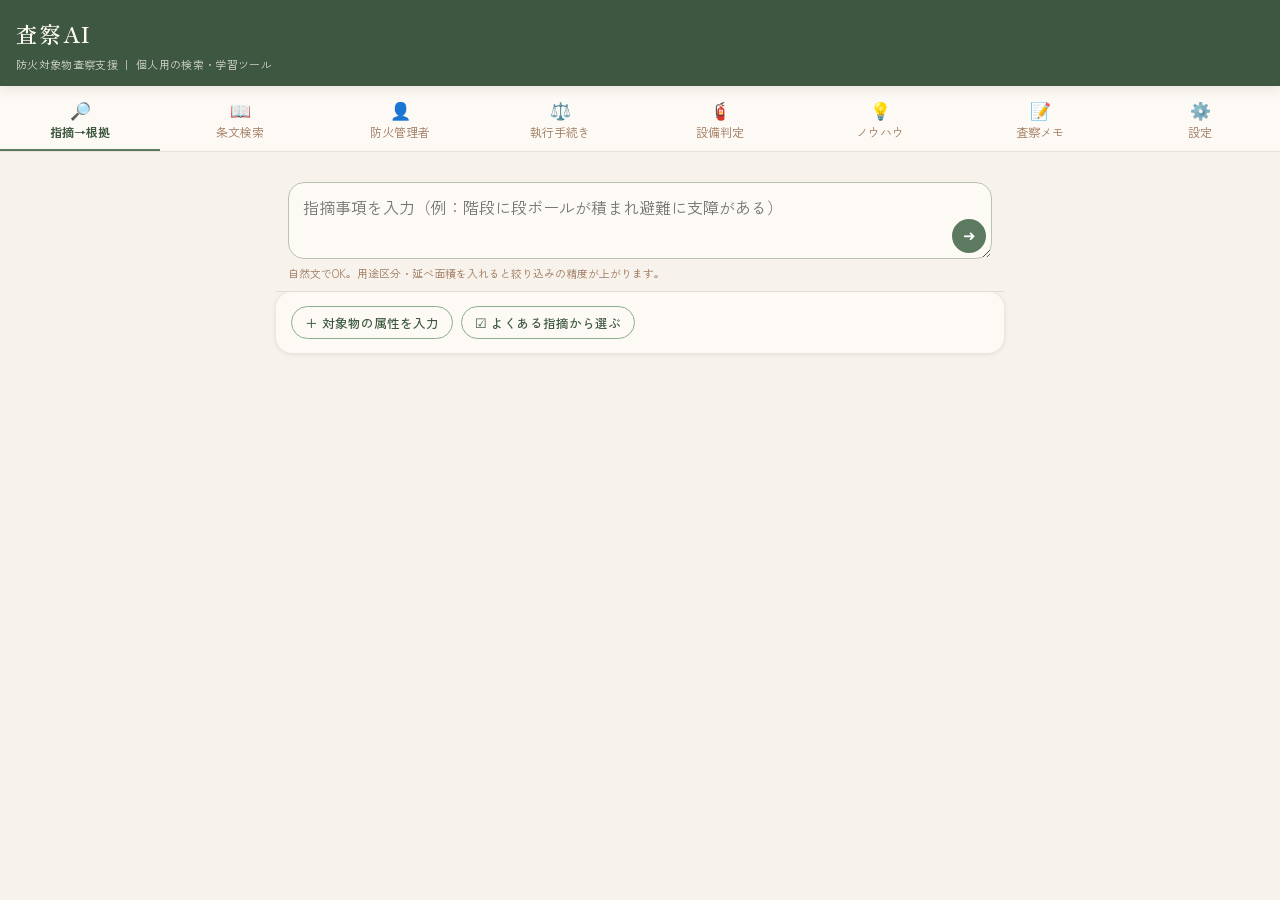
==== index.html @ 0864321a "feat: 点検報告の期限計算と収容人員の計算補助を追加 ⑥ 点検・報告の期限（data/tenken.json） 消防用設備等の点検報告（法第17条の3の3）と防火対象物点検報告（法第8条の2の2）" ====
<!DOCTYPE html>
<html lang="ja">
<head>
<meta charset="UTF-8">
<meta name="viewport" content="width=device-width, initial-scale=1, viewport-fit=cover">
<title>査察AI｜防火対象物査察支援</title>
<meta name="description" content="立入検査の指摘事項から根拠法令を引くための個人用ツール">
<meta name="theme-color" content="#3D5740">
<link rel="manifest" href="manifest.json">
<meta name="apple-mobile-web-app-capable" content="yes">
<meta name="apple-mobile-web-app-status-bar-style" content="black-translucent">
<meta name="apple-mobile-web-app-title" content="査察AI">
<link rel="apple-touch-icon" href="icons/icon-192.png">
<link rel="icon" href="icons/icon-192.png">
<link rel="preconnect" href="https://fonts.googleapis.com">
<link rel="preconnect" href="https://fonts.gstatic.com" crossorigin>
<link href="https://fonts.googleapis.com/css2?family=Shippori+Mincho:wght@400;600;700&family=Zen+Kaku+Gothic+New:wght@300;400;500;700&display=swap" rel="stylesheet">
<style>
:root{
  --cream:#F7F3EC; --warm-white:#FDFAF5;
  --sage:#5C7A5F; --sage-light:#8AAE8D; --sage-dark:#3D5740;
  --terra:#C0714F; --terra-light:#DDA08A; --terra-pale:#F5E6DF;
  --ochre:#C89A3E; --ochre-light:#EDD98A;
  --bark:#6B4F3A; --bark-light:#A07A5F;
  --ink:#2A2118; --ink-soft:#4A3F35;
  --mist:#B8C4B0;
  --shadow:rgba(42,33,24,0.12);
  --radius-sm:8px; --radius-md:16px; --radius-lg:24px; --radius-xl:36px;
  --font-serif:'Shippori Mincho',serif;
  --font-sans:'Zen Kaku Gothic New',sans-serif;
}
*{box-sizing:border-box;margin:0;padding:0}
html{-webkit-text-size-adjust:100%}
body{
  font-family:var(--font-sans);background:var(--cream);color:var(--ink);
  line-height:1.75;font-size:15px;
  padding-bottom:calc(24px + env(safe-area-inset-bottom,0px));
  -webkit-font-smoothing:antialiased;
}

/* ---------- 起動画面 ---------- */
#app-loading{
  position:fixed;inset:0;z-index:2000;background:var(--sage-dark);color:var(--warm-white);
  display:flex;flex-direction:column;align-items:center;justify-content:center;gap:18px;padding:24px;text-align:center;
}
#app-loading .mark{font-family:var(--font-serif);font-size:30px;letter-spacing:.14em}
#app-loading .bar{width:min(280px,72vw);height:5px;border-radius:3px;background:rgba(255,255,255,.22);overflow:hidden}
#app-loading .bar span{display:block;height:100%;width:0;background:var(--ochre-light);transition:width .3s ease}
#app-loading .msg{font-size:13px;opacity:.85;min-height:1.6em}

/* ---------- ヘッダー ---------- */
.site-header{
  background:var(--sage-dark);color:var(--warm-white);
  padding-top:max(14px,calc(14px + env(safe-area-inset-top,0px)));
  padding-bottom:12px;padding-left:16px;padding-right:16px;
  position:sticky;top:0;z-index:60;box-shadow:0 2px 12px var(--shadow);
}
@media (display-mode:standalone){
  .site-header{padding-top:max(20px,calc(env(safe-area-inset-top,0px) + 10px))}
}
.site-header h1{font-family:var(--font-serif);font-size:19px;font-weight:600;letter-spacing:.06em}
.site-header .sub{font-size:11px;opacity:.78;margin-top:2px;letter-spacing:.03em}

/* ---------- 検索窓（最上部固定） ---------- */
.searchbar{
  position:sticky;top:0;z-index:55;background:var(--cream);
  padding:10px 12px 8px;border-bottom:1px solid rgba(107,79,58,.14);
}
.searchbar.stick-under{top:0}
.search-input-wrap{position:relative;display:flex;align-items:center}
.searchbar input[type=search],.searchbar textarea{
  width:100%;font-family:var(--font-sans);font-size:16px;color:var(--ink);
  background:var(--warm-white);border:1.5px solid var(--mist);border-radius:var(--radius-md);
  padding:12px 44px 12px 14px;outline:none;resize:vertical;line-height:1.6;
}
.searchbar textarea{min-height:76px}
.searchbar input[type=search]:focus,.searchbar textarea:focus{border-color:var(--sage)}
.search-go{
  position:absolute;right:6px;bottom:6px;border:none;cursor:pointer;
  width:34px;height:34px;border-radius:50%;background:var(--sage);color:#fff;font-size:15px;
}
.search-hint{font-size:11px;color:var(--bark-light);margin-top:6px;line-height:1.6}

/* ---------- ナビ ---------- */
.nav-bar{
  display:flex;background:var(--warm-white);border-bottom:1px solid rgba(107,79,58,.14);
  position:sticky;top:0;z-index:58;
}
.nav-tab{
  flex:1;text-align:center;padding:11px 4px 9px;font-size:12px;cursor:pointer;
  border:none;background:none;color:var(--bark-light);font-family:var(--font-sans);
  border-bottom:2.5px solid transparent;transition:.15s;
}
.nav-tab .ico{display:block;font-size:17px;margin-bottom:1px}
.nav-tab.active{color:var(--sage-dark);border-bottom-color:var(--sage);font-weight:700}

.main{max-width:760px;margin:0 auto;padding:14px 12px 40px}
.module{display:none}
.module.active{display:block}

/* ---------- 共通パーツ ---------- */
.card{
  background:var(--warm-white);border-radius:var(--radius-md);
  padding:14px 15px;margin-bottom:12px;box-shadow:0 1px 5px var(--shadow);
}
.card h3{font-family:var(--font-serif);font-size:15px;color:var(--sage-dark);margin-bottom:8px;font-weight:600}
.muted{color:var(--bark-light);font-size:12px;line-height:1.7}
.row{display:flex;gap:8px;flex-wrap:wrap;align-items:center}
label.fld{display:block;font-size:12px;color:var(--bark);margin:10px 0 4px;font-weight:500}
select,input[type=text],input[type=number],input[type=date],input[type=password],textarea.f{
  width:100%;font-family:var(--font-sans);font-size:15px;color:var(--ink);
  background:var(--warm-white);border:1.5px solid var(--mist);border-radius:var(--radius-sm);
  padding:9px 10px;outline:none;
}
select:focus,input:focus,textarea.f:focus{border-color:var(--sage)}
textarea.f{min-height:70px;line-height:1.7;resize:vertical}
.btn{
  font-family:var(--font-sans);font-size:14px;font-weight:500;cursor:pointer;
  border:none;border-radius:var(--radius-xl);padding:10px 18px;background:var(--sage);color:#fff;
}
.btn.sec{background:var(--warm-white);color:var(--sage-dark);border:1.5px solid var(--sage-light)}
.btn.warn{background:var(--terra)}
.btn.sm{padding:6px 13px;font-size:12.5px}
.btn:disabled{opacity:.5;cursor:not-allowed}

.chips{display:flex;gap:6px;flex-wrap:wrap;margin:8px 0}
.chip{
  font-size:12px;padding:5px 11px;border-radius:var(--radius-xl);cursor:pointer;
  border:1.5px solid var(--mist);background:var(--warm-white);color:var(--bark);font-family:var(--font-sans);
}
.chip.on{background:var(--sage);border-color:var(--sage);color:#fff}

.badge{
  display:inline-block;font-size:10.5px;padding:2px 8px;border-radius:var(--radius-xl);
  background:var(--sage-light);color:#fff;margin-right:5px;vertical-align:middle;letter-spacing:.02em;
}
.badge.law{background:var(--sage-dark)}
.badge.rule{background:var(--bark-light)}
.badge.kenchiku{background:var(--ochre)}
.badge.kiken{background:var(--terra)}
.badge.tokutei{background:var(--terra);}
.badge.ord{background:var(--bark)}
.badge.fdma{background:var(--sage)}
.badge.note{background:var(--ochre)}
.tbl-wrap{overflow-x:auto;-webkit-overflow-scrolling:touch;margin-top:6px}
.tbl{border-collapse:collapse;font-size:12px;min-width:100%}
.tbl th,.tbl td{border:1px solid var(--mist);padding:5px 7px;vertical-align:top;text-align:left;line-height:1.7}
.tbl th{background:var(--cream);font-weight:700;white-space:nowrap}
.tbl td{max-width:min(60vw,420px);white-space:pre-wrap}

/* ---------- 設備判定 ---------- */
.row2{display:grid;grid-template-columns:1fr 1fr;gap:10px}
@media (max-width:420px){ .row2{grid-template-columns:1fr} }
.chk{display:flex;align-items:center;gap:8px;margin-top:10px;font-size:13px;color:var(--ink-soft)}
.chk input{width:auto;margin:0}
.calc{background:var(--warm-white);border:1px solid var(--mist);border-radius:var(--radius-sm);padding:10px 12px;margin-top:8px}
.calc-row{display:flex;justify-content:space-between;gap:10px;font-size:13px;padding:3px 0;line-height:1.7}
.calc-row span:first-child{color:var(--bark-light);flex-shrink:0}
.calc-row span:last-child{text-align:right}
.calc-row.total{border-top:1px solid var(--mist);margin-top:5px;padding-top:7px;font-weight:700;color:var(--sage-dark)}
.calc-row.muted span{color:var(--bark-light)}
.hit-note{background:rgba(192,113,79,.12);border-left:3px solid var(--terra);border-radius:var(--radius-sm);padding:8px 11px;font-size:13px;color:var(--bark)}
.ok-note{background:rgba(92,122,95,.1);border-left:3px solid var(--sage);border-radius:var(--radius-sm);padding:8px 11px;font-size:13px;color:var(--sage-dark)}
.setsubi-row{border-top:1px solid var(--mist);padding:11px 0}
.setsubi-row:first-of-type{border-top:none}
.setsubi-row .s-name{font-weight:700;font-size:13.5px;color:var(--ink)}
.setsubi-row .s-verdict{font-size:12.5px;margin-top:3px;color:var(--bark-light)}
.setsubi-row.hit .s-verdict{color:var(--terra);font-weight:700}
.setsubi-row.ok .s-verdict{color:var(--sage-dark)}
.setsubi-row .s-note{font-size:11.5px;color:var(--bark-light);margin-top:4px;line-height:1.8}
.setsubi-row .s-refs{margin-top:6px;display:flex;flex-wrap:wrap;gap:5px}
.zumen-img{max-width:100%;border-radius:var(--radius-sm);border:1px solid var(--mist);margin-top:10px;display:block}

/* ---------- 防火管理者・執行手続き ---------- */
.row2{display:grid;grid-template-columns:1fr 1fr;gap:10px}
@media (max-width:420px){ .row2{grid-template-columns:1fr} }
.checkline{
  display:flex;align-items:center;gap:8px;margin-top:12px;
  font-size:13px;color:var(--ink-soft);line-height:1.6;cursor:pointer;
}
.checkline input{width:18px;height:18px;accent-color:var(--sage);flex:0 0 auto}
.verdict{
  border-radius:var(--radius-md);padding:14px 16px;margin-bottom:12px;
  border:1px solid transparent;
}
.verdict.need{background:rgba(192,113,79,.13);border-color:rgba(192,113,79,.42)}
.verdict.free{background:rgba(92,122,95,.13);border-color:rgba(92,122,95,.4)}
.verdict .big{font-family:var(--font-serif);font-size:19px;font-weight:700;color:var(--ink);line-height:1.5}
.verdict .sub{font-size:12.5px;color:var(--ink-soft);margin-top:7px;line-height:1.85}
.kv{display:flex;gap:8px;flex-wrap:wrap;margin-top:10px}
.kv span{
  background:var(--warm-white);border:1px solid var(--mist);border-radius:var(--radius-xl);
  padding:3px 11px;font-size:11.5px;color:var(--ink-soft);
}
.stage{
  border-left:2px solid var(--mist);padding:0 0 18px 16px;margin-left:8px;position:relative;
}
.stage:last-child{border-left-color:transparent;padding-bottom:4px}
.stage::before{
  content:'';position:absolute;left:-6px;top:3px;width:10px;height:10px;border-radius:50%;
  background:var(--sage);border:2px solid var(--cream);
}
.stage .sname{font-family:var(--font-serif);font-size:15px;font-weight:700;color:var(--ink)}
.stage .sdesc{font-size:12.5px;color:var(--ink-soft);line-height:1.9;margin-top:5px}
.reflink{
  display:inline-block;background:var(--warm-white);border:1px solid var(--sage-light);
  border-radius:var(--radius-xl);padding:3px 11px;font-size:11.5px;
  color:var(--sage-dark);text-decoration:none;
}
.reflink:hover{background:var(--terra-pale);border-color:var(--terra)}
.stage .scaution{
  background:rgba(200,154,62,.15);border-radius:var(--radius-sm);
  padding:7px 10px;margin-top:8px;font-size:11.5px;color:var(--bark);line-height:1.75;
}

/* ---------- 条文カード ---------- */
.art{
  background:var(--warm-white);border-left:3px solid var(--sage-light);
  border-radius:var(--radius-sm);padding:12px 13px;margin-bottom:10px;box-shadow:0 1px 4px var(--shadow);
}
.art .head{display:flex;justify-content:space-between;align-items:flex-start;gap:8px}
.art .title{font-family:var(--font-serif);font-size:14.5px;color:var(--sage-dark);font-weight:600;line-height:1.55}
.art .caption{font-size:12.5px;color:var(--bark);margin-top:2px}
.art .crumbs{font-size:10.5px;color:var(--bark-light);margin-top:4px}
.art .point{font-size:11.5px;color:var(--terra);margin-top:5px}
.art .body{
  margin-top:9px;font-size:14px;line-height:1.95;color:var(--ink-soft);
  border-top:1px dashed rgba(107,79,58,.2);padding-top:9px;display:none;white-space:pre-wrap;
}
.art .body.open{display:block}
.art .body .para{margin-bottom:9px}
.art .body .pn{color:var(--sage);font-weight:700;margin-right:5px}
.art .body .item{margin-left:1em;font-size:13.5px}
.art .body .sub{margin-left:2em;font-size:13px;color:var(--bark)}
.art .foot{
  display:flex;justify-content:space-between;align-items:center;gap:8px;margin-top:9px;flex-wrap:wrap;
}
.art .foot a{
  font-size:12px;color:var(--terra);text-decoration:none;border-bottom:1px solid var(--terra-light);
}
.art .fresh{font-size:10px;color:var(--bark-light)}
.toggle-body{
  background:none;border:none;color:var(--sage);font-size:12px;cursor:pointer;
  font-family:var(--font-sans);padding:2px 0;
}

/* ---------- 指摘結果 ---------- */
.finding{
  background:var(--terra-pale);border-radius:var(--radius-md);padding:13px 14px;margin-bottom:14px;
}
.finding h4{font-family:var(--font-serif);font-size:14.5px;color:var(--bark);margin-bottom:3px;font-weight:600}
.finding .meta{font-size:11px;color:var(--bark-light);margin-bottom:9px}
.finding .note{
  font-size:12px;color:var(--ink-soft);background:rgba(255,255,255,.6);
  padding:8px 10px;border-radius:var(--radius-sm);margin-top:9px;line-height:1.75;
}
.conf{display:inline-block;font-size:10.5px;color:#fff;background:var(--sage);padding:2px 8px;border-radius:var(--radius-xl)}
.conf.mid{background:var(--ochre)}
.conf.low{background:var(--bark-light)}

/* ---------- 注意書き ---------- */
.disclaimer{
  background:rgba(200,154,62,.13);border:1px solid rgba(200,154,62,.42);
  border-radius:var(--radius-sm);padding:9px 11px;font-size:11.5px;color:var(--bark);
  line-height:1.75;margin:10px 0;
}
.disclaimer strong{color:var(--terra)}

/* ---------- メモ ---------- */
.memo{background:var(--warm-white);border-radius:var(--radius-md);padding:12px 13px;margin-bottom:10px;box-shadow:0 1px 4px var(--shadow)}
.memo .top{display:flex;justify-content:space-between;gap:8px;align-items:flex-start}
.memo .name{font-family:var(--font-serif);font-size:14px;color:var(--sage-dark);font-weight:600}
.memo .date{font-size:11px;color:var(--bark-light);white-space:nowrap}
.memo .txt{font-size:13.5px;margin-top:6px;line-height:1.8;white-space:pre-wrap}
.memo .refs{font-size:11.5px;color:var(--bark);margin-top:6px;line-height:1.8}
.memo .acts{display:flex;gap:6px;margin-top:8px}
.status{display:inline-block;font-size:10.5px;padding:2px 8px;border-radius:var(--radius-xl);color:#fff}
.status.open{background:var(--terra)}
.status.doing{background:var(--ochre)}
.status.done{background:var(--sage)}

.empty{text-align:center;color:var(--bark-light);font-size:13px;padding:26px 12px;line-height:1.9}

/* ---------- 共有前の注意喚起 ---------- */
.attn{
  background:rgba(192,113,79,.12);border-left:3px solid var(--terra);
  border-radius:var(--radius-sm);padding:8px 10px;margin:8px 0 0;
  font-size:11.5px;color:var(--bark);line-height:1.75;
}
.attn strong{color:var(--terra)}
.attn .tok{
  display:inline-block;background:var(--terra-pale);border-radius:var(--radius-xl);
  padding:1px 8px;margin:2px 3px 0 0;font-size:11px;color:var(--bark);
}
.attn-sum{
  background:rgba(192,113,79,.14);border:1px solid rgba(192,113,79,.4);
  border-radius:var(--radius-md);padding:11px 13px;margin-bottom:12px;
  font-size:12.5px;color:var(--bark);line-height:1.8;
}
.memo.flagged{border-left:3px solid var(--terra)}

/* ---------- AI解説 ---------- */
.ai{
  background:linear-gradient(180deg,rgba(138,174,141,.13),rgba(138,174,141,.05));
  border:1px solid rgba(92,122,95,.3);border-radius:var(--radius-md);
  padding:12px 13px;margin-top:10px;font-size:13.5px;line-height:1.95;white-space:pre-wrap;
}
.ai .lbl{font-size:10.5px;color:var(--sage-dark);font-weight:700;letter-spacing:.06em;margin-bottom:6px;display:block}

/* ---------- モーダル ---------- */
.modal-overlay{
  position:fixed;inset:0;background:rgba(42,33,24,.5);z-index:900;
  display:none;align-items:flex-end;justify-content:center;
}
.modal-overlay.open{display:flex}
.modal{
  background:var(--cream);width:100%;max-width:640px;max-height:88vh;overflow-y:auto;
  border-radius:var(--radius-lg) var(--radius-lg) 0 0;padding:18px 16px calc(24px + env(safe-area-inset-bottom,0px));
}
.modal h3{font-family:var(--font-serif);font-size:16px;color:var(--sage-dark);margin-bottom:4px}
.modal .close{float:right;background:none;border:none;font-size:20px;color:var(--bark-light);cursor:pointer;line-height:1}

.toast{
  position:fixed;left:50%;transform:translateX(-50%);bottom:calc(22px + env(safe-area-inset-bottom,0px));
  background:var(--ink);color:var(--warm-white);font-size:13px;padding:10px 18px;border-radius:var(--radius-xl);
  z-index:1200;opacity:0;pointer-events:none;transition:opacity .25s;max-width:88vw;text-align:center;
}
.toast.show{opacity:.95}

@media (min-width:720px){
  body{font-size:15.5px}
  .main{padding:20px 16px 60px}
  .site-header h1{font-size:22px}
}

/* ---------- 印刷（F4：参照メモ・簡易帳票） ---------- */
@media print{
  body{background:#fff;padding:0;font-size:11pt}
  .site-header,.nav-bar,.searchbar,.modal-overlay,.toast,.no-print,.btn,.toggle-body{display:none !important}
  .module{display:none !important}
  .module.active{display:block !important}
  .card,.art,.memo,.finding{box-shadow:none;border:1px solid #bbb;break-inside:avoid;background:#fff}
  .art .body{display:block !important}
  .art .foot a{color:#000;border:none}
  .art .foot a::after{content:" (" attr(href) ")";font-size:8pt;color:#555;word-break:break-all}
  .print-foot{display:block !important;margin-top:14px;font-size:9pt;color:#333;border-top:1px solid #999;padding-top:8px}
}
.print-foot{display:none}
</style>
</head>
<body>

<!-- ============ 起動画面 ============ -->
<div id="app-loading">
  <div class="mark">査察AI</div>
  <div class="bar"><span id="load-bar"></span></div>
  <div class="msg" id="load-msg">法令データを読み込んでいます…</div>
</div>

<!-- ============ アプリ本体 ============ -->
<div id="app-main" style="display:none">

  <header class="site-header">
    <h1>査察AI</h1>
    <div class="sub">防火対象物査察支援 ｜ 個人用の検索・学習ツール</div>
  </header>

  <nav class="nav-bar">
    <button class="nav-tab active" data-mod="shiteki" onclick="showModule('shiteki')"><span class="ico">🔎</span>指摘→根拠</button>
    <button class="nav-tab" data-mod="jobun" onclick="showModule('jobun')"><span class="ico">📖</span>条文検索</button>
    <button class="nav-tab" data-mod="boka" onclick="showModule('boka')"><span class="ico">👤</span>防火管理者</button>
    <button class="nav-tab" data-mod="shikkou" onclick="showModule('shikkou')"><span class="ico">⚖️</span>執行手続き</button>
    <button class="nav-tab" data-mod="setsubi" onclick="showModule('setsubi')"><span class="ico">🧯</span>設備判定</button>
    <button class="nav-tab" data-mod="knowhow" onclick="showModule('knowhow')"><span class="ico">💡</span>ノウハウ</button>
    <button class="nav-tab" data-mod="memo" onclick="showModule('memo')"><span class="ico">📝</span>査察メモ</button>
    <button class="nav-tab" data-mod="settings" onclick="showModule('settings')"><span class="ico">⚙️</span>設定</button>
  </nav>

  <main class="main">

    <!-- ============ F1 指摘事項→根拠法令 ============ -->
    <section id="mod-shiteki" class="module active">
      <div class="searchbar">
        <div class="search-input-wrap">
          <textarea id="q-shiteki" placeholder="指摘事項を入力（例：階段に段ボールが積まれ避難に支障がある）" enterkeyhint="search"></textarea>
          <button class="search-go" onclick="runShiteki()" aria-label="検索">➜</button>
        </div>
        <div class="search-hint">自然文でOK。用途区分・延べ面積を入れると絞り込みの精度が上がります。</div>
      </div>

      <div class="card no-print">
        <div class="row">
          <button class="btn sec sm" onclick="toggleAttrs()" id="attr-toggle-btn">＋ 対象物の属性を入力</button>
          <button class="btn sec sm" onclick="openChecklist()">☑ よくある指摘から選ぶ</button>
        </div>
        <div id="attrs" style="display:none">
          <label class="fld" for="yoto">用途区分（令別表第一）</label>
          <select id="yoto"><option value="">（指定しない）</option></select>
          <div id="yoto-info" class="muted" style="margin-top:5px"></div>
          <label class="fld" for="area">延べ面積（㎡）</label>
          <input type="number" id="area" inputmode="numeric" placeholder="例：1200">
          <label class="fld" for="ninin">収容人員（人）</label>
          <input type="number" id="ninin" inputmode="numeric" placeholder="例：45">
        </div>
      </div>

      <div id="shiteki-result"></div>
    </section>

    <!-- ============ F3 条文検索・学習 ============ -->
    <section id="mod-jobun" class="module">
      <div class="searchbar">
        <div class="search-input-wrap">
          <input type="search" id="q-jobun" placeholder="キーワード / 条番号（例：誘導灯、令26条、法17の3の3）" enterkeyhint="search">
          <button class="search-go" onclick="runJobun()" aria-label="検索">➜</button>
        </div>
        <div class="chips" id="law-chips"></div>
      </div>
      <div id="jobun-result">
        <div class="empty">調べたい語句か条番号を入力してください。<br>「令10条」「消防法第8条」のような指定もできます。</div>
      </div>
    </section>

    <!-- ============ 防火管理者の判定 ============ -->
    <section id="mod-boka" class="module">
      <div class="card">
        <h3>防火管理者の要否と甲種・乙種の判定</h3>
        <div class="muted">令別表第一の項と収容人員・延べ面積から、選任義務の有無と資格の別を根拠条文つきで示します。</div>

        <label class="fld">用途区分（令別表第一）</label>
        <select id="bk-yoto" onchange="renderBokaSanteiHint();runBoka()"></select>

        <div class="row2">
          <div>
            <label class="fld">収容人員（人）</label>
            <input type="number" id="bk-nin" min="0" step="1" placeholder="例：45" oninput="runBoka()">
          </div>
          <div>
            <label class="fld">延べ面積（㎡）</label>
            <input type="number" id="bk-menseki" min="0" step="1" placeholder="例：420" oninput="runBoka()">
          </div>
        </div>

        <label class="checkline"><input type="checkbox" id="bk-kengen" onchange="runBoka()">
          管理について権原が分かれている（テナント・区分所有）</label>

        <div id="bk-santei"></div>
      </div>
      <div id="boka-result"></div>
    </section>

    <!-- ============ 設備判定 ============ -->
    <section id="mod-setsubi" class="module">
      <div class="card">
        <h3>図面から面積を読み取る（任意）</h3>
        <div class="disclaimer">
          <strong>図面は事業所を特定できる情報の塊です。</strong>社名・住所・設計者名が入っていることが多く、
          送信すると Anthropic に届きます。送信前に画像と警告を表示しますので、必ず確認してください。
          立入検査で知り得た関係者の秘密は、みだりに他に漏らしてはなりません（消防法第4条第4項）。<br>
          読み取れるのは<strong>図面に書かれている面積表・寸法の文字</strong>です。
          図面の輪郭から面積を測るものではありません。読み取った数値は必ずご自身で確認してください。
        </div>
        <input type="file" id="zumen-file" accept="image/*" onchange="onZumenPicked(event)">
        <div id="zumen-preview"></div>
      </div>

      <div class="card">
        <h3>対象物の条件</h3>
        <label class="fld">用途区分（令別表第一）</label>
        <select id="s-yoto" onchange="runSetsubi()"></select>
        <div class="row2">
          <div>
            <label class="fld">延べ面積（㎡）</label>
            <input type="number" id="s-area" inputmode="decimal" placeholder="例：850" oninput="runSetsubi()">
          </div>
          <div>
            <label class="fld">地階を除く階数</label>
            <input type="number" id="s-floors" inputmode="numeric" placeholder="例：3" oninput="runSetsubi()">
          </div>
        </div>
        <label class="fld">主要構造部</label>
        <select id="s-kouzou" onchange="runSetsubi()">
          <option value="other">耐火構造でない</option>
          <option value="taika">特定主要構造部が耐火構造</option>
          <option value="juntaika">準耐火構造</option>
        </select>
        <label class="chk"><input type="checkbox" id="s-nanen" onchange="runSetsubi()">
          壁及び天井の室内に面する部分の仕上げが難燃材料</label>
        <label class="chk"><input type="checkbox" id="s-chika" onchange="runSetsubi()">
          地階がある</label>
        <label class="chk"><input type="checkbox" id="s-musou" onchange="runSetsubi()">
          無窓階がある</label>
        <div class="row2">
          <div>
            <label class="fld">地階・無窓階・3階以上の階の床面積（最大・㎡）</label>
            <input type="number" id="s-kaimen" inputmode="decimal" placeholder="任意" oninput="runSetsubi()">
          </div>
          <div></div>
        </div>
        <div class="row2">
          <div>
            <label class="fld">電気設備がある場所の床面積（㎡）</label>
            <input type="number" id="s-denki" inputmode="decimal" placeholder="任意" oninput="runSetsubi()">
          </div>
          <div>
            <label class="fld">多量の火気を使用する場所の床面積（㎡）</label>
            <input type="number" id="s-kaki" inputmode="decimal" placeholder="任意" oninput="runSetsubi()">
          </div>
        </div>
      </div>
      <div id="setsubi-result"></div>

      <div class="card">
        <h3>⏳ 遡及適用（既存不適格）の判定</h3>
        <div class="muted">基準が改正されたとき、既存の対象物に新しい基準が及ぶかを当たり付けします。
          用途区分は上の「対象物の条件」で選んだものを使います。</div>
        <label class="fld">どちらの筋道か</label>
        <select id="sk-mode" onchange="runSokyu()">
          <option value="kaisei">基準が改正された（法第17条の2の5）</option>
          <option value="youto">用途を変更した（法第17条の3）</option>
        </select>
        <div class="row2">
          <div>
            <label class="fld">増築・改築部分の床面積（㎡）</label>
            <input type="number" id="sk-zou" inputmode="decimal" placeholder="無ければ空欄" oninput="runSokyu()">
          </div>
          <div>
            <label class="fld">基準時の延べ面積（㎡）</label>
            <input type="number" id="sk-base" inputmode="decimal" placeholder="無ければ空欄" oninput="runSokyu()">
          </div>
        </div>
        <label class="chk"><input type="checkbox" id="sk-shuzen" onchange="runSokyu()">
          主要構造部である壁の過半の修繕・模様替えをした</label>
        <label class="chk"><input type="checkbox" id="sk-tekigou" onchange="runSokyu()">
          いったん現行基準に適合させた</label>
        <label class="chk"><input type="checkbox" id="sk-futekigou" onchange="runSokyu()">
          変更前から基準に適合していなかった（用途変更のとき）</label>
        <div id="sokyu-result"></div>
      </div>

      <div class="card">
        <h3>📅 点検・報告の期限</h3>
        <div class="muted">用途区分は上の「対象物の条件」で選んだものを使います。</div>
        <label class="fld">前回の報告日</label>
        <input type="date" id="tk-last" oninput="runTenken()">
        <div id="tenken-result"></div>
      </div>
    </section>

    <!-- ============ ノウハウノート ============ -->
    <section id="mod-knowhow" class="module">
      <div class="searchbar">
        <div class="search-input-wrap">
          <input type="text" id="q-knowhow" placeholder="ノウハウを検索" oninput="renderKnowhow()">
        </div>
        <button class="btn sm" onclick="openKnowhowEditor()">＋ 追加</button>
      </div>
      <div class="disclaimer">
        自分で調べて理解したことを、<strong>自分の言葉で</strong>書き留める場所です。
        書いた内容は検索結果と「指摘→根拠」にも出ます。<br>
        市販の書籍や解説書の文章をそのまま書き写さないでください。要点を自分の言葉で整理したものを残す使い方を想定しています。
        <strong>このノートは端末内にのみ保存され、リポジトリには入りません。</strong>
      </div>
      <div id="knowhow-list"></div>
    </section>

    <!-- ============ 執行手続きの参照 ============ -->
    <section id="mod-shikkou" class="module">
      <div class="card">
        <h3>立入検査・違反処理の進め方</h3>
        <div class="muted">各段階の根拠条文と、標準マニュアルの該当箇所を並べます。実際の運用は所属の違反処理規程によります。</div>
        <div class="chips" id="flow-chips" style="margin-top:12px"></div>
      </div>
      <div id="shikkou-result"></div>
    </section>

    <!-- ============ F2 査察メモ ============ -->
    <section id="mod-memo" class="module">
      <div class="searchbar">
        <div class="search-input-wrap">
          <input type="search" id="q-memo" placeholder="メモを検索（事業所・指摘内容・法令）" oninput="renderMemos()">
        </div>
      </div>
      <div class="card no-print">
        <div class="row">
          <button class="btn sm" onclick="openMemoEditor()">＋ 新しいメモ</button>
          <button class="btn sec sm" onclick="window.print()">🖨 印刷 / PDF</button>
          <button class="btn sec sm" onclick="exportMemos()">⬇ 書き出し</button>
        </div>
        <div class="muted" style="margin-top:8px">
          事業所名・関係者名は仮名（A商店・甲ビル等）で記録することを勧めます。
        </div>
      </div>
      <div id="memo-list"></div>
      <div class="print-foot"></div>
    </section>

    <!-- ============ 設定 ============ -->
    <section id="mod-settings" class="module">
      <div class="card">
        <h3>収録している法令データ</h3>
        <div id="law-freshness"></div>
        <div class="disclaimer">
          表示している条文は取得時点のものです。<strong>法令改正への追随が遅れている可能性</strong>があるため、
          最終確認は必ず e-Gov法令検索の原典で行ってください。データを更新するには
          <code>scripts/fetch_laws.py</code> を再実行して再デプロイします。
        </div>
      </div>

      <div class="card">
        <h3>火災予防条例</h3>
        <div id="ord-status" class="muted"></div>
        <div class="disclaimer">
          市町村の火災予防条例は e-Gov法令検索に収録されていません。各自治体の例規集から取得したものを
          <code>scripts/anonymize_ordinance.py</code> で<strong>自治体名をマスクした状態</strong>にしてから同梱します。
        </div>
      </div>

      <div class="card">
        <h3>消防庁の通知・標準マニュアル</h3>
        <div id="fdma-status" class="muted"></div>
        <div class="disclaimer">
          出典：消防庁ホームページ（<a href="https://www.fdma.go.jp/" target="_blank" rel="noopener">https://www.fdma.go.jp/</a>）。
          <strong>本アプリの作成者がPDFからページ単位でテキストを抽出して再構成したもの</strong>であり、
          内容について消防庁が保証したものではありません。マニュアルは改正されるため、
          必ず原典PDFで最新版をご確認ください。
        </div>
      </div>

      <div class="card">
        <h3>AI解説（Claude API・任意）</h3>
        <div class="muted">
          APIキーを登録すると、検索結果に平易な解説を付けられます。未登録でも検索・条文表示は
          すべてオフラインで動作します。
        </div>
        <label class="fld" for="apikey">APIキー（sk-ant-… ／ この端末のブラウザにのみ保存）</label>
        <input type="password" id="apikey" placeholder="sk-ant-...">
        <div class="row" style="margin-top:10px">
          <button class="btn sm" onclick="saveApiKey()">保存</button>
          <button class="btn sec sm" onclick="clearApiKey()">削除</button>
        </div>
        <div id="api-status" class="muted" style="margin-top:8px"></div>
        <div class="disclaimer">
          APIキーはブラウザの localStorage に平文で保存され、ブラウザから直接 Anthropic に送信されます。
          共用端末では使わないでください。
        </div>
      </div>

      <div class="card">
        <h3>データの保存先</h3>
        <div id="sync-status" class="muted"></div>
        <div class="disclaimer">
          査察メモは<strong>この端末のブラウザ内にのみ</strong>保存され、リポジトリには入りません。
          固有名詞や所属固有の運用に触れる記述があるメモには、一覧と編集画面で
          <strong>⚠ の注意表示</strong>が出ます。書き出し・印刷・同期の前に確認してください。
        </div>
        <div class="row" style="margin-top:10px">
          <button class="btn sec sm" onclick="openFirebaseSetup()">Firebase同期を設定</button>
          <button class="btn sec sm" onclick="importMemos()">⬆ 読み込み</button>
        </div>
      </div>

      <div class="card">
        <h3>このツールについて</h3>
        <div class="muted">
          防火対象物査察支援AI v4.0（個人用版）<br>
          出典：e-Gov法令検索（<a href="https://laws.e-gov.go.jp/" target="_blank" rel="noopener">https://laws.e-gov.go.jp/</a>）<br>
          法令データは政府標準利用規約（第2.0版）／CC BY 4.0 互換のもとで利用しています。
        </div>
        <div class="disclaimer">
          <strong>加工の明示：</strong>本アプリは e-Gov法令検索が提供する法令データを、
          条単位に分解して再構成したうえで表示しています。火災予防条例は自治体の例規集から取得し、
          自治体を特定できる情報をマスクする加工を行っています。
          <strong>これらの加工は本アプリの作成者が独自に行ったものであり、内容について国・自治体が
          保証したものではありません。</strong>
        </div>
        <div class="disclaimer">
          <strong>本ツールは法解釈の最終判断を行うものではありません。</strong>
          提示される根拠法令は実務上の一般的な整理であり、個々の事案への当てはめと最終的な判断は
          利用者本人が行ってください。
        </div>
      </div>
    </section>

  </main>
</div>

<!-- ============ モーダル ============ -->
<div class="modal-overlay" id="modal-overlay" onclick="if(event.target===this)closeModal()">
  <div class="modal" id="modal-body"></div>
</div>
<div class="toast" id="toast"></div>

<script>
/* =====================================================================
   査察AI v4.0 — 単一HTML型PWA
   法令データは data/ 配下の静的JSON（ビルド時に e-Gov法令API から取得）
   ===================================================================== */

const PREFIX = 'sst_';
const AI_MODEL = 'claude-opus-5';

const DB = { index:null, laws:{}, articles:[], yoto:null, findings:null, ords:null };
const state = { lawFilter:new Set(), lastResult:null };

/* ---------------------------------------------------------------
   起動
   --------------------------------------------------------------- */
function setProgress(pct, msg){
  document.getElementById('load-bar').style.width = pct + '%';
  if (msg) document.getElementById('load-msg').textContent = msg;
}

async function boot(){
  try {
    setProgress(6, '法令の一覧を読み込み中…');
    DB.index = await getJSON('data/laws_index.json');

    const total = DB.index.laws.length;
    let done = 0;
    for (const meta of DB.index.laws){
      setProgress(10 + Math.round(70 * done / total), meta.law_title + ' を読み込み中…');
      const law = await getJSON(meta.file);
      DB.laws[law.law_id] = law;
      done++;
    }

    setProgress(84, '用途区分と指摘辞書を読み込み中…');
    DB.yoto = await getJSON('data/yoto.json');
    DB.findings = await getJSON('data/findings_map.json');
    DB.ords = await getJSON('data/ordinances.json').catch(() => null);

    setProgress(88, '消防庁の通知・マニュアルを読み込み中…');
    DB.fdma = await getJSON('data/fdma.json').catch(() => null);
    DB.setsubi = await getJSON('data/setsubi.json').catch(() => null);
    DB.syn = await getJSON('data/synonyms.json').catch(() => null);
    DB.sokyu = await getJSON('data/sokyu.json').catch(() => null);
    DB.tenken = await getJSON('data/tenken.json').catch(() => null);
    DB.jinin = await getJSON('data/jinin.json').catch(() => null);
    DB.boka = await getJSON('data/boka_kanri.json').catch(() => null);
    DB.enf  = await getJSON('data/enforcement.json').catch(() => null);

    setProgress(92, '検索用の索引を作成中…');
    buildIndex();

    setProgress(100, '準備ができました');
    initUI();
    document.getElementById('app-loading').style.display = 'none';
    document.getElementById('app-main').style.display = 'block';
  } catch (err){
    setProgress(100, '読み込みに失敗しました');
    document.getElementById('load-msg').innerHTML =
      '読み込みに失敗しました。<br>オンラインで一度開くとオフラインでも使えるようになります。<br><small>' +
      String(err.message || err) + '</small>';
  }
}

async function getJSON(path){
  const res = await fetch(path, { cache:'no-cache' });
  if (!res.ok) throw new Error(path + ' (' + res.status + ')');
  return res.json();
}

/* ---------------------------------------------------------------
   検索索引
   --------------------------------------------------------------- */
/* 条文は「千五百平方メートル」、実務では「1500㎡」と書く。
   検索語と条文の両方を同じ表記に寄せないと、面積や距離では永久に噛み合わない。
   ただし「一部」「一般」まで数字にすると壊れるので、
   単位や「第◯条」のように数として使われている箇所だけを変換する。 */
const KANJI_DIGITS = { '〇':0,'零':0,'一':1,'二':2,'三':3,'四':4,'五':5,'六':6,'七':7,'八':8,'九':9 };
const KANJI_UNITS  = { '十':10,'百':100,'千':1000 };

function kanjiNumToArabic(text){
  if (/^[〇零一二三四五六七八九]+$/.test(text)){
    let n = 0;
    for (const c of text) n = n * 10 + KANJI_DIGITS[c];
    return n;
  }
  let total = 0, cur = 0, man = 0;
  for (const c of text){
    if (c === '万'){ man += (total + cur) * 10000; total = 0; cur = 0; continue; }
    if (c in KANJI_DIGITS){ cur = KANJI_DIGITS[c]; continue; }
    if (c in KANJI_UNITS){ total += (cur || 1) * KANJI_UNITS[c]; cur = 0; continue; }
    return null;
  }
  return man + total + cur;
}

const K = '[〇零一二三四五六七八九十百千万]+';
const NUM_UNIT_RE  = new RegExp('(' + K + ')(?=平方メートル|メートル|平方米|平米|m2|㎡|坪|階|人|個|時間|分|年|月|日|倍)', 'g');
const NUM_ARTICLE_RE = new RegExp('第(' + K + ')(?=条|項|号|章|節|款|目|種|類)', 'g');

function normalizeNumbers(s){
  s = s.replace(NUM_ARTICLE_RE, (m, g) => {
    const n = kanjiNumToArabic(g);
    return n === null ? m : '第' + n;
  });
  return s.replace(NUM_UNIT_RE, (m, g) => {
    const n = kanjiNumToArabic(g);
    return n === null ? m : String(n);
  });
}

function normalize(s){
  s = (s || '').normalize('NFKC').toLowerCase();
  s = normalizeNumbers(s);
  return s
    .replace(/平方メートル|平方米|平米|m2|㎡/g, '㎡')
    .replace(/メートル/g, 'm')
    .replace(/[\s　]+/g, '')
    .replace(/[，、。．・「」（）()]/g, '');
}

function articleText(a){
  let t = '';
  for (const p of a.paras || []){
    t += p.text || '';
    for (const it of p.items || []){
      t += (it.text || '');
      for (const c of it.children || []){
        t += (c.text || '');
        for (const c2 of c.children || []) t += (c2.text || '');
      }
    }
  }
  return t;
}

function buildIndex(){
  for (const meta of DB.index.laws){
    const law = DB.laws[meta.law_id];
    for (const a of law.articles){
      if (a.deleted) continue;
      const body = articleText(a);
      DB.articles.push({
        lawId: law.law_id, lawTitle: law.law_title, short: law.short,
        enforcement: law.enforcement_date, fetched: law.fetched_at, sourceUrl: law.source_url,
        title: a.title, caption: a.caption, crumbs: a.crumbs || [],
        url: a.url, paras: a.paras || [],
        nTitle: normalize(a.title), nCaption: normalize(a.caption),
        nCrumbs: normalize((a.crumbs || []).join('')), nBody: normalize(body),
        num: parseArticleNumber(a.title)
      });
    }
  }

  buildAppdxIndex();
  buildOrdinanceIndex();
  buildFdmaIndex();

  // 辞書：指摘辞書のキーワード＋用途名＋条見出しの語
  const dict = new Set();
  for (const e of DB.findings.entries){
    for (const k of e.keywords) dict.add(normalize(k));
  }
  for (const y of DB.yoto.items){
    const n = normalize(y.name);
    if (n.length >= 2 && n.length <= 14) dict.add(n);
  }
  for (const a of DB.articles){
    const cap = (a.caption || '').replace(/[（）]/g, '');
    for (const part of cap.split(/[、・及びその他又は等に関する]+/)){
      const n = normalize(part);
      if (n.length >= 2 && n.length <= 12) dict.add(n);
    }
  }
  DB.dict = [...dict].filter(Boolean).sort((a, b) => b.length - a.length);
}

/* 別表（令別表第二の消火器の適応性、危政令別表第四の指定可燃物の数量など）を
   検索対象に加える。条文本体には数値が書かれておらず表にしかない基準が多いため、
   ここが引けないと「適応する消火器は何か」に答えられない。 */
function buildAppdxIndex(){
  for (const meta of DB.index.laws){
    const law = DB.laws[meta.law_id];
    if (!law || !law.appdx) continue;
    for (const t of law.appdx){
      if (!t.rows || !t.rows.length) continue;
      const flat = t.rows.map(r => r.join(' ')).join('\n');
      DB.articles.push({
        lawId: meta.law_id, groupId: 'appdx', lawTitle: law.law_title,
        short: law.short, isAppdx: true, rows: t.rows,
        enforcement: law.enforcement_date, fetched: law.fetched_at,
        sourceUrl: law.source_url,
        title: t.title, caption: t.related || '',
        crumbs: [], url: law.source_url,
        paras: [{ num: '1', text: flat }],
        nTitle: normalize(law.short + t.title),
        nCaption: normalize(t.related || ''), nCrumbs: '',
        nBody: normalize(flat), num: null
      });
    }
  }
}

/* 匿名化済みの火災予防条例を、法令と同じ形で検索対象に加える。
   条例には e-Gov のリンクが無いので url は空にし、表示側で出典の書き方を変える。 */
function buildOrdinanceIndex(){
  if (!DB.ords || !Array.isArray(DB.ords.ordinances)) return;
  for (const ord of DB.ords.ordinances){
    const kind = ord.kind || '条例';
    // 消防法施行規則と紛らわしくならないよう、条例側の規則は「条例規則」と表示する
    const badge = kind === '規則' ? '条例規則' : '条例';
    for (const a of ord.articles || []){
      if (!a.title || !a.text) continue;
      DB.articles.push({
        lawId: 'ord:' + ord.id, groupId: 'ordkind:' + kind,
        lawTitle: ord.title, short: badge, isOrd: true, ordKind: kind,
        muniType: ord.muni_type || '',
        enforcement: '', fetched: DB.ords.generated_at, sourceUrl: '',
        title: a.title, caption: '', crumbs: [], url: '',
        paras: [{ num: '1', text: a.text }],
        nTitle: normalize(a.title), nCaption: '', nCrumbs: '', nBody: normalize(a.text),
        num: parseArticleNumber(a.title)
      });
    }
  }
}

/* 消防庁の標準マニュアル（ページ単位）と通知・通達（書誌）を検索対象に加える。
   マニュアルは原典PDFの該当ページへ直接リンクする（#page=N）。 */
function buildFdmaIndex(){
  if (!DB.fdma) return;

  const FDMA_BADGE = { 'マニュアル': '消防庁', '執務資料': '執務資料', 'ガイドライン': 'ガイド' };

  for (const doc of DB.fdma.documents || []){
    const kind = doc.kind || 'マニュアル';
    for (const p of doc.pages || []){
      if (p.toc) continue;          // 目次は見出し語を全部含むので索引から外す
      DB.articles.push({
        lawId: 'fdma:' + doc.id, groupId: 'fdmakind:' + kind,
        lawTitle: doc.title, short: FDMA_BADGE[kind] || '消防庁',
        isFdma: true, kind: kind,
        noticeNo: doc.notice_no, noticeDate: doc.date,
        enforcement: '', fetched: DB.fdma.fetched_at, sourceUrl: doc.url,
        title: 'P.' + p.page, caption: p.heading || '',
        crumbs: [(doc.notice_no ? doc.notice_no + '　' : '') + (doc.date || '')],
        url: doc.url + '#page=' + p.page,
        paras: [{ num: '1', text: p.text }],
        nTitle: normalize(doc.title + ' P.' + p.page),
        nCaption: normalize(p.heading || ''), nCrumbs: '',
        nBody: normalize(p.text), num: null
      });
    }
  }

  // 本文を収録した通知は、書誌だけの項目と二重に出さない
  const fullTextUrls = new Set((DB.fdma.documents || []).map(d => d.url));

  for (const n of DB.fdma.notices || []){
    if (fullTextUrls.has(n.url)) continue;
    DB.articles.push({
      lawId: 'fdma:notice', lawTitle: '消防庁', short: '通知',
      isFdma: true, kind: '通知', noBody: true,
      noticeNo: n.no, noticeDate: n.date,
      enforcement: '', fetched: DB.fdma.fetched_at, sourceUrl: n.url,
      title: n.no || n.kind || '通知', caption: n.title,
      crumbs: n.date ? [n.date] : [],
      url: n.url, paras: [],
      nTitle: normalize(n.no || ''), nCaption: normalize(n.title),
      nCrumbs: '', nBody: normalize(n.title), num: null
    });
  }
}

/* 「第三十三条の二」→ {n:33, br:[2]} */
const KANJI = { '〇':0,'一':1,'二':2,'三':3,'四':4,'五':5,'六':6,'七':7,'八':8,'九':9 };
const KUNIT = { '十':10,'百':100,'千':1000 };
function kanjiToInt(s){
  if (!s) return null;
  let total = 0, cur = 0, seen = false;
  for (const ch of s){
    if (ch in KANJI){ cur = KANJI[ch]; seen = true; }
    else if (ch in KUNIT){ total += (cur || 1) * KUNIT[ch]; cur = 0; seen = true; }
    else return null;
  }
  return seen ? total + cur : null;
}
/* 法令は漢数字、条例は算用数字で書かれているので両方受ける */
function numOf(s){
  if (/^\d+$/.test(s)) return parseInt(s, 10);
  return kanjiToInt(s);
}
function parseArticleNumber(title){
  const K = '[〇一二三四五六七八九十百千]+|\\d+';
  const m = new RegExp('^第(' + K + ')条((?:の(?:' + K + '))*)$').exec(title || '');
  if (!m) return null;
  const n = numOf(m[1]);
  if (n === null) return null;
  const br = [];
  for (const bm of (m[2] || '').matchAll(/の([〇一二三四五六七八九十百千]+|\d+)/g)){
    const v = numOf(bm[1]);
    if (v === null) return null;
    br.push(v);
  }
  return { n, br };
}

/* ---------------------------------------------------------------
   クエリ解析
   --------------------------------------------------------------- */
/* 「建基令」が「令」に、「建築基準法」が「法」に食われないよう、
   長く具体的な略称から順に判定する。 */
const LAW_ALIAS = [
  { re:/(火災予防条例施行規則|条例施行規則|条例規則)/, id:'ordrule' },
  { re:/(火災予防条例|条例)/,            id:'ord' },
  { re:/(建築基準法施行令|建基令)/,       id:'325CO0000000338' },
  { re:/(建築基準法|建基法)/,            id:'325AC0000000201' },
  { re:/(危険物の規制に関する政令|危政令)/, id:'334CO0000000306' },
  { re:/(消防法施行規則|施行規則|規則)/, id:'336M50000008006' },
  { re:/(消防法施行令|施行令|令)/,       id:'336CO0000000037' },
  { re:/(消防法|法)/,                    id:'323AC1000000186' }
];

/** 「令10条」「消防法第17条の3の3」「規則23」等を拾う */
function parseArticleQuery(raw){
  const q = (raw || '').normalize('NFKC').replace(/[\s　]/g, '');
  const m = /(第?)(\d+)条?((?:の\d+)*)/.exec(q);
  if (!m) return null;
  const head = q.slice(0, m.index);
  let lawId = null;
  for (const al of LAW_ALIAS){ if (al.re.test(head)){ lawId = al.id; break; } }
  if (!lawId && !/条/.test(q)) return null;      // 法令名も「条」も無ければ番号指定とみなさない
  const n = parseInt(m[2], 10);
  const br = [...(m[3] || '').matchAll(/の(\d+)/g)].map(x => parseInt(x[1], 10));
  return { lawId, n, br };
}

function matchArticleNumber(a, spec){
  if (!a.num) return false;
  if (spec.lawId === 'ordrule'){ if (!a.isOrd || a.ordKind !== '規則') return false; }
  else if (spec.lawId === 'ord'){ if (!a.isOrd) return false; }
  else if (spec.lawId && a.lawId !== spec.lawId) return false;
  else if (!spec.lawId && a.isOrd) return false;   // 法令名の指定なしなら条例は出さない
  if (a.num.n !== spec.n) return false;
  if (spec.br.length === 0) return true;
  if (a.num.br.length < spec.br.length) return false;
  return spec.br.every((v, i) => a.num.br[i] === v);
}

/** クエリから検索語を取り出す（辞書一致＋文字種ラン） */
function extractTerms(raw){
  const q = normalize(raw);
  if (!q) return [];
  const terms = new Set();
  for (const d of DB.dict){ if (d.length >= 2 && q.includes(d)) terms.add(d); }
  for (const run of raw.normalize('NFKC').match(/[一-龥]{2,}|[ァ-ヴー]{2,}|[a-zA-Z0-9]{2,}/g) || []){
    const n = normalize(run);
    if (!n) continue;
    terms.add(n);
    if (n.length > 4){
      for (let len = 2; len <= 4; len++){
        for (let i = 0; i + len <= n.length; i++) terms.add(n.slice(i, i + len));
      }
    }
  }
  // 上位語に埋もれた短い語は落とす
  const list = [...terms].filter(t => t.length >= 2);
  return list.filter(t => !list.some(o => o !== t && o.length > t.length && o.includes(t)) || t.length >= 3);
}

function countOccurrences(hay, needle, cap){
  if (!hay || !needle) return 0;
  let n = 0, i = 0;
  while ((i = hay.indexOf(needle, i)) !== -1){ n++; i += needle.length; if (n >= cap) break; }
  return n;
}

/* 実務の言い方から条文へ橋を架ける。
   「既存不適格」「面積区画」のように条文に存在しない語は、
   同義語を足すだけでなく、確実に見せたい条を先頭に固定するのが早い。 */
function synonymLookup(raw){
  if (!DB.syn) return { terms: [], refs: [], words: [] };
  const q = normalize(raw);
  const terms = [], refs = [], words = [];
  for (const e of DB.syn.entries){
    const keys = [e.word].concat(e.also || []);
    if (!keys.some(k => q.includes(normalize(k)))) continue;
    words.push(e.word);
    for (const t of e.terms || []) terms.push(t);
    for (const r of e.refs || []) refs.push(r);
  }
  return { terms, refs, words };
}

function searchArticles(raw, opts){
  opts = opts || {};
  const spec = parseArticleQuery(raw);
  if (spec){
    const hits = DB.articles.filter(a => matchArticleNumber(a, spec));
    if (hits.length) return hits.map(a => ({ art:a, score:1000 }));
  }

  const syn = synonymLookup(raw);
  const terms = [...new Set(extractTerms(raw).concat(syn.terms.map(normalize)))].filter(Boolean);
  if (!terms.length) return [];

  const pinned = [];
  const pinnedIds = new Set();
  for (const r of syn.refs){
    // 基準が条文ではなく別表にしか書かれていないものがある（消火器の適応性など）
    const a = r.appdx
      ? DB.articles.find(x => x.isAppdx && x.lawId === r.law_id && x.title === r.appdx)
      : findArticle(r.law_id, r.article);
    if (a && !pinnedIds.has(a.lawId + a.title)){
      pinnedIds.add(a.lawId + a.title);
      pinned.push({ art: a, score: 900, pinned: true, point: r.point });
    }
  }

  const out = [];
  for (const a of DB.articles){
    if (state.lawFilter.size &&
        !state.lawFilter.has(a.lawId) && !state.lawFilter.has(a.groupId)) continue;
    let score = 0, matched = 0;
    for (const t of terms){
      const w = Math.min(t.length, 6);
      let s = 0;
      if (a.nCaption.includes(t)){
        // 見出しが「防火区画」そのものの条は、
        // 「技術的基準から除かれる防火区画…」のような枝葉の条より確実に上に出したい。
        // 一致した語が見出しに占める割合で重みを付ける。
        const cover = t.length / Math.max(a.nCaption.length, 1);
        s += 7 * w * (1 + cover * 1.6);
      }
      if (a.nTitle.includes(t))   s += 3 * w;
      if (a.nCrumbs.includes(t))  s += 2 * w;
      const bodyHits = countOccurrences(a.nBody, t, 4);
      if (bodyHits) s += w * (1 + Math.min(bodyHits, 3) * 0.5);
      if (s > 0){ matched++; score += s; }
    }
    if (!matched) continue;
    score *= (1 + (matched - 1) * 0.6);                 // 複数語一致を優遇
    score /= 1 + Math.log10(1 + a.nBody.length / 400);  // 長文条文の水増しを抑える
    out.push({ art:a, score });
  }
  out.sort((x, y) => y.score - x.score);
  const rest = out.filter(x => !pinnedIds.has(x.art.lawId + x.art.title));
  return pinned.concat(rest).slice(0, opts.limit || 25);
}

/* ---------------------------------------------------------------
   描画ヘルパ
   --------------------------------------------------------------- */
function esc(s){
  return String(s == null ? '' : s)
    .replace(/&/g,'&amp;').replace(/</g,'&lt;').replace(/>/g,'&gt;')
    .replace(/"/g,'&quot;').replace(/'/g,'&#39;');
}
function badgeClass(short){
  if (short === '法') return 'law';
  if (short === '令') return '';
  if (short === '規則') return 'rule';
  if (short === '危政令') return 'kiken';
  if (short === '条例' || short === '条例規則') return 'ord';
  if (short === 'ノート') return 'note';
  if (short === '通知' || short === '消防庁' || short === '執務資料' || short === 'ガイド') return 'fdma';
  return 'kenchiku';
}
function fmtDate(iso){ return (iso || '').slice(0, 10); }
/* Date を地方時のまま YYYY-MM-DD にする。
   toISOString() は UTC に直すため、JST の午前0時が前日になってしまう。 */
function fmtLocalDate(d){
  const p = n => String(n).padStart(2, '0');
  return d.getFullYear() + '-' + p(d.getMonth() + 1) + '-' + p(d.getDate());
}

let artSeq = 0;
function renderArticle(a, point){
  const id = 'art' + (artSeq++);
  let body = '';
  for (const p of a.paras){
    const pn = p.num && p.num !== '1' ? '<span class="pn">' + esc(p.num) + '</span>' : '';
    body += '<div class="para">' + pn + esc(p.text);
    for (const it of p.items || []){
      body += '<div class="item">' + esc(it.title) + '　' + esc(it.text);
      for (const c of it.children || []){
        body += '<div class="sub">' + esc(c.title) + '　' + esc(c.text) + '</div>';
      }
      body += '</div>';
    }
    body += '</div>';
  }
  if (a.isAppdx){
    body = '<div class="tbl-wrap"><table class="tbl">' +
      a.rows.map((r, i) =>
        '<tr>' + r.map(c =>
          '<' + (i === 0 ? 'th' : 'td') + '>' + esc(c) + '</' + (i === 0 ? 'th' : 'td') + '>'
        ).join('') + '</tr>').join('') +
      '</table></div>';
  }

  let foot;
  if (a.isOrd){
    foot = '<span class="fresh">出典：自治体の例規集（自治体名は非表示）。原典で確認してください</span>' +
           '<span class="fresh">取り込み ' + esc(fmtDate(a.fetched)) + '</span>';
  } else if (a.isAppdx){
    foot = '<a href="' + esc(a.url) + '" target="_blank" rel="noopener">e-Gov法令検索で開く ↗</a>' +
           '<span class="fresh">施行 ' + esc(a.enforcement) + '／取得 ' + esc(fmtDate(a.fetched)) + '</span>';
  } else if (a.isKnowhow){
    foot = '<span class="fresh">自分のノート（この端末にのみ保存）</span>' +
           '<span class="fresh">更新 ' + esc(fmtDate(a.fetched)) + '</span>';
  } else if (a.isFdma){
    foot = '<a href="' + esc(a.url) + '" target="_blank" rel="noopener">消防庁の原典PDFを開く ↗</a>' +
           '<span class="fresh">出典：消防庁' +
           (a.noticeDate ? '／' + esc(a.noticeDate) : '') +
           '／取得 ' + esc(fmtDate(a.fetched)) + '</span>';
  } else {
    foot = '<a href="' + esc(a.url) + '" target="_blank" rel="noopener">e-Gov法令検索で開く ↗</a>' +
           '<span class="fresh">施行 ' + esc(a.enforcement) + '／取得 ' + esc(fmtDate(a.fetched)) + '</span>';
  }

  const bodyLabel = a.isAppdx ? '表を表示 ▾' : (a.isFdma ? '本文を表示 ▾' : '条文を表示 ▾');

  return '' +
  '<div class="art">' +
    '<div class="head"><div>' +
      '<div class="title"><span class="badge ' + badgeClass(a.short) + '">' + esc(a.short) + '</span>' +
        esc(a.lawTitle) + ' ' + esc(a.title) + '</div>' +
      (a.caption ? '<div class="caption">' + esc(a.caption) + '</div>' : '') +
      (a.crumbs.length ? '<div class="crumbs">' + esc(a.crumbs.join(' ＞ ')) + '</div>' : '') +
      (point ? '<div class="point">▸ ' + esc(point) + '</div>' : '') +
    '</div></div>' +
    (a.noBody
      ? '<div class="muted" style="margin-top:6px">本文は収録していません。原典PDFでご確認ください。</div>'
      : '<button class="toggle-body no-print" onclick="toggleBody(\'' + id + '\',this)">' + bodyLabel + '</button>' +
        '<div class="body" id="' + id + '">' + body + '</div>') +
    '<div class="foot">' + foot + '</div>' +
  '</div>';
}

function toggleBody(id, btn){
  const el = document.getElementById(id);
  el.classList.toggle('open');
  btn.textContent = el.classList.contains('open') ? '条文を閉じる ▴' : '条文を表示 ▾';
}

function findArticle(lawId, title){
  return DB.articles.find(a => a.lawId === lawId && a.title === title) || null;
}

/* ---------------------------------------------------------------
   F1：指摘事項 → 根拠法令
   --------------------------------------------------------------- */
function scoreFinding(entry, raw){
  const q = normalize(raw);
  if (!q) return 0;
  let score = 0, hits = 0;
  for (const k of entry.keywords){
    const n = normalize(k);
    if (n && q.includes(n)){ score += n.length * 3; hits++; }
  }
  for (const part of entry.label.split(/[／・、（）]/)){
    const n = normalize(part);
    if (n.length >= 3 && q.includes(n)){ score += n.length * 2; hits++; }
  }
  if (!hits) return 0;
  return score * (1 + (hits - 1) * 0.35);
}

function runShiteki(){
  const raw = document.getElementById('q-shiteki').value.trim();
  const box = document.getElementById('shiteki-result');
  if (!raw){
    box.innerHTML = '<div class="empty">指摘事項を入力してください。</div>';
    return;
  }

  const scored = DB.findings.entries
    .map(e => ({ e, s: scoreFinding(e, raw) }))
    .filter(x => x.s > 0)
    .sort((a, b) => b.s - a.s)
    .slice(0, 4);

  const yotoVal = document.getElementById('yoto').value;
  const yoto = yotoVal ? DB.yoto.items[parseInt(yotoVal, 10)] : null;

  let html = '';
  html += '<div class="disclaimer no-print">' +
    '<strong>これは判断の補助です。</strong>該当条項の確定と法解釈は、必ず e-Gov の条文本文を確認したうえで' +
    'ご自身で判断してください。</div>';

  if (yoto){
    html += '<div class="card"><h3>対象物の前提</h3>' +
      '<div>' + (yoto.tokutei ? '<span class="badge tokutei">特定防火対象物</span>' : '') +
      esc(yoto.label) + '</div>';
    const area = document.getElementById('area').value;
    const nin  = document.getElementById('ninin').value;
    if (area || nin){
      html += '<div class="muted" style="margin-top:5px">' +
        (area ? '延べ面積 ' + esc(area) + '㎡　' : '') + (nin ? '収容人員 ' + esc(nin) + '人' : '') + '</div>';
    }
    if (yoto.tokutei){
      html += '<div class="muted" style="margin-top:6px">特定防火対象物のため、点検報告は1年に1回、' +
        '既存対象物への遡及適用など取扱いが変わる規定があります。</div>';
    }
    html += '</div>';
  }

  if (!scored.length){
    html += '<div class="card"><h3>該当する指摘パターンが見つかりませんでした</h3>' +
      '<div class="muted">辞書に無い指摘のようです。下の条文検索結果を手がかりにしてください。' +
      'よく使う指摘は data/findings_map.json に追記できます。</div>';
    // 辞書に無くても、自分のノートに書いてあるかもしれない
    const notes = knowhowHitsFor({ keywords: [], category: '' }, raw);
    for (const ka of notes) html += renderArticle(ka, '自分のノート');
    html += '</div>';
  } else {
    const top = scored[0].s;
    scored.forEach((x, i) => {
      const e = x.e;
      const ratio = x.s / top;
      const cls = i === 0 && ratio >= 0.999 ? '' : (ratio >= 0.6 ? 'mid' : 'low');
      const lbl = cls === '' ? '第1候補' : (cls === 'mid' ? '候補' : '関連の可能性');
      html += '<div class="finding">' +
        '<h4>' + esc(e.label) + '</h4>' +
        '<div class="meta"><span class="conf ' + cls + '">' + lbl + '</span> ' + esc(e.category) +
        (e.ordinance ? ' <span class="badge ord">条例の確認要</span>' : '') + '</div>';
      for (const ref of e.refs){
        const a = findArticle(ref.law_id, ref.article);
        html += a ? renderArticle(a, ref.point) :
          '<div class="muted">（未収録：' + esc(ref.law_id) + ' ' + esc(ref.article) + '）</div>';
      }
      if (e.note) html += '<div class="note">💡 ' + esc(e.note) + '</div>';
      // 自分のノートがあれば条文より先に見せる
      for (const ka of knowhowHitsFor(e, raw)) html += renderArticle(ka, '自分のノート');
      if (e.ordinance){
        html += '<div class="note">📕 この指摘は火災予防条例に基準が委任されている部分があります。' +
          '所属の条例本文を必ず併せて確認してください。' + ordHint() + '</div>';
        const ordHits = ordinanceHitsFor(e, raw);
        for (const oa of ordHits) html += renderArticle(oa, '条例側の該当箇所（候補）');
      }
      const manHits = manualHitsFor(e, raw);
      for (const ma of manHits){
        html += renderArticle(ma, (e.category === '執行手続き' ? '違反処理' : '立入検査') + 'の進め方（候補）');
      }
      const shiryoHits = shirioHitsFor(e, raw);
      for (const sa of shiryoHits){
        html += renderArticle(sa, sa.kind + 'の関係箇所（候補）');
      }
      html += '</div>';
    });
  }

  const extra = searchArticles(raw, { limit:8 });
  const shown = new Set();
  for (const x of scored) for (const r of x.e.refs) shown.add(r.law_id + ':' + r.article);
  const rest = extra.filter(r => !shown.has(r.art.lawId + ':' + r.art.title)).slice(0, 5);
  if (rest.length){
    html += '<div class="card"><h3>語句が一致したその他の条文</h3>' +
      rest.map(r => renderArticle(r.art)).join('') + '</div>';
  }

  html += '<div class="card no-print"><div class="row">' +
    '<button class="btn sm" onclick="explainShiteki()">🤖 AIで解説を補足</button>' +
    '<button class="btn sec sm" onclick="memoFromResult()">📝 メモに残す</button>' +
    '<button class="btn sec sm" onclick="window.print()">🖨 印刷 / PDF</button>' +
    '</div><div id="ai-shiteki"></div></div>';

  html += '<div class="print-foot">査察AI v4.0／出典：e-Gov法令検索。本資料は判断の補助であり、' +
    '最終的な法令適用の判断は作成者本人が行うものです。</div>';

  box.innerHTML = html;
  state.lastResult = { raw, entries: scored.map(x => x.e), yoto, extra: rest.map(r => r.art) };
  window.scrollTo({ top:0, behavior:'smooth' });
}

/* 指摘の種類に応じて、参照すべき標準マニュアルのページを拾う。
   執行手続きなら違反処理標準マニュアル、それ以外は立入検査標準マニュアル。 */
function manualHitsFor(entry, raw){
  if (!DB.fdma) return [];
  const wantIhan = entry.category === '執行手続き';
  const docId = wantIhan ? 'fdma:manual_ihan' : 'fdma:manual_tachiiri';
  const pages = DB.articles.filter(a => a.lawId === docId);
  if (!pages.length) return [];

  const terms = [...new Set(entry.keywords.concat(extractTerms(raw)).map(normalize))]
    .filter(t => t.length >= 2);
  if (!terms.length) return [];

  const scored = [];
  for (const a of pages){
    let s = 0, matched = 0;
    for (const t of terms){
      const hits = countOccurrences(a.nBody, t, 3);
      if (hits){ s += Math.min(t.length, 6) * (1 + hits * 0.4); matched++; }
      if (a.nCaption.includes(t)) s += t.length * 2;
    }
    if (matched >= 2) scored.push({ a, s: s * (1 + (matched - 1) * 0.4) });
  }
  scored.sort((x, y) => y.s - x.s);
  return scored.slice(0, 2).map(x => x.a);
}

/* 執務資料（消防庁の質疑応答）とガイドラインから、その指摘に関係しそうな箇所を拾う。
   条文だけでは判断できない「この場合どう扱うか」に効く。 */
function shirioHitsFor(entry, raw){
  const pages = DB.articles.filter(a =>
    a.isFdma && (a.kind === '執務資料' || a.kind === 'ガイドライン'));
  if (!pages.length) return [];

  const terms = [...new Set(entry.keywords.concat(extractTerms(raw)).map(normalize))]
    .filter(t => t.length >= 2);
  if (!terms.length) return [];

  const scored = [];
  for (const a of pages){
    let s = 0, matched = 0;
    for (const t of terms){
      const hits = countOccurrences(a.nBody, t, 3);
      if (hits){ s += Math.min(t.length, 6) * (1 + hits * 0.4); matched++; }
      if (a.nTitle.includes(t)) s += t.length * 1.5;
    }
    if (matched >= 2) scored.push({ a, s: s * (1 + (matched - 1) * 0.5) });
  }
  scored.sort((x, y) => y.s - x.s);

  // 同じ資料から何ページも並べても仕方ないので、資料ごとに1ページに絞る
  const seen = new Set();
  const out = [];
  for (const x of scored){
    if (seen.has(x.a.lawId)) continue;
    seen.add(x.a.lawId);
    out.push(x.a);
    if (out.length >= 2) break;
  }
  return out;
}

/* 条例に基準が委任されている指摘について、条例側の候補条文を拾う */
function ordinanceHitsFor(entry, raw){
  const ordArts = DB.articles.filter(a => a.isOrd);
  if (!ordArts.length) return [];
  const terms = [...new Set(entry.keywords.concat(extractTerms(raw)).map(normalize))]
    .filter(t => t.length >= 2);
  if (!terms.length) return [];
  const scored = [];
  for (const a of ordArts){
    let s = 0, matched = 0;
    for (const t of terms){
      const hits = countOccurrences(a.nBody, t, 3);
      if (hits){ s += Math.min(t.length, 6) * (1 + hits * 0.4); matched++; }
    }
    if (matched >= 1) scored.push({ a, s: s * (1 + (matched - 1) * 0.5) });
  }
  scored.sort((x, y) => y.s - x.s);
  return scored.slice(0, 3).map(x => x.a);
}

function ordHint(){
  const n = DB.ords && DB.ords.ordinances ? DB.ords.ordinances.length : 0;
  return n ? '（このツールには匿名化済みの条例が' + n + '件入っています）'
           : '（このツールにはまだ条例データが入っていません）';
}

function toggleAttrs(){
  const el = document.getElementById('attrs');
  const on = el.style.display === 'none';
  el.style.display = on ? 'block' : 'none';
  document.getElementById('attr-toggle-btn').textContent = on ? '－ 属性を閉じる' : '＋ 対象物の属性を入力';
}

function openChecklist(){
  const byCat = {};
  for (const e of DB.findings.entries){ (byCat[e.category] = byCat[e.category] || []).push(e); }
  let html = '<button class="close" onclick="closeModal()">✕</button><h3>よくある指摘</h3>' +
    '<div class="muted">選ぶと入力欄に入ります。</div>';
  for (const cat of Object.keys(byCat)){
    html += '<div style="margin-top:12px"><div class="badge">' + esc(cat) + '</div>';
    for (const e of byCat[cat]){
      html += '<div style="margin:7px 0"><button class="chip" style="text-align:left;white-space:normal" ' +
        'onclick="pickFinding(\'' + e.id + '\')">' + esc(e.label) + '</button></div>';
    }
    html += '</div>';
  }
  openModal(html);
}

function pickFinding(id){
  const e = DB.findings.entries.find(x => x.id === id);
  if (!e) return;
  document.getElementById('q-shiteki').value = e.label;
  closeModal();
  runShiteki();
}

/* ---------------------------------------------------------------
   F3：条文検索
   --------------------------------------------------------------- */
function runJobun(){
  const raw = document.getElementById('q-jobun').value.trim();
  const box = document.getElementById('jobun-result');
  if (!raw){
    box.innerHTML = '<div class="empty">調べたい語句か条番号を入力してください。</div>';
    return;
  }
  const hits = searchArticles(raw, { limit:25 });
  if (!hits.length){
    box.innerHTML = '<div class="empty">見つかりませんでした。<br>語句を短くするか、別の言い方を試してください。</div>';
    return;
  }
  let html = '<div class="muted" style="margin:4px 0 10px">' + hits.length + '件（上位から表示）</div>';
  html += hits.map(h => renderArticle(h.art)).join('');
  html += '<div class="card no-print"><div class="row">' +
    '<button class="btn sm" onclick="explainJobun()">🤖 この語句をやさしく解説</button>' +
    '<button class="btn sec sm" onclick="window.print()">🖨 印刷 / PDF</button>' +
    '</div><div id="ai-jobun"></div></div>';
  html += '<div class="print-foot">査察AI v4.0／出典：e-Gov法令検索。最終確認は原典で行ってください。</div>';
  box.innerHTML = html;
  state.lastJobun = { raw, arts: hits.slice(0, 6).map(h => h.art) };
}

function renderLawChips(){
  const wrap = document.getElementById('law-chips');
  let html = DB.index.laws.map(l =>
    '<button class="chip" data-law="' + l.law_id + '" onclick="toggleLawFilter(\'' + l.law_id + '\')">' +
    esc(l.short) + '</button>').join('');
  for (const ord of (DB.ords && DB.ords.ordinances) || []){
    const id = 'ord:' + ord.id;
    const lbl = (ord.kind || '条例') === '規則' ? '条例規則' : '条例';
    html += '<button class="chip" data-law="' + esc(id) + '" onclick="toggleLawFilter(\'' + esc(id) + '\')">' + lbl + '</button>';
  }
  if (DB.fdma){
    // 標準マニュアルは個別に、執務資料・ガイドラインは種別でまとめて絞り込む
    for (const doc of DB.fdma.documents || []){
      if ((doc.kind || 'マニュアル') !== 'マニュアル') continue;
      const id = 'fdma:' + doc.id;
      const lbl = doc.title.includes('立入検査') ? '立入検査M' : '違反処理M';
      html += '<button class="chip" data-law="' + esc(id) + '" onclick="toggleLawFilter(\'' + esc(id) + '\')">' + lbl + '</button>';
    }
    for (const kind of ['執務資料', 'ガイドライン']){
      if (!(DB.fdma.documents || []).some(d => d.kind === kind)) continue;
      const gid = 'fdmakind:' + kind;
      html += '<button class="chip" data-law="' + esc(gid) + '" onclick="toggleLawFilter(\'' + esc(gid) + '\')">' + esc(kind) + '</button>';
    }
    if ((DB.fdma.notices || []).length){
      html += '<button class="chip" data-law="fdma:notice" onclick="toggleLawFilter(\'fdma:notice\')">通知</button>';
    }
  }
  wrap.innerHTML = html;
}
function toggleLawFilter(id){
  if (state.lawFilter.has(id)) state.lawFilter.delete(id); else state.lawFilter.add(id);
  document.querySelectorAll('#law-chips .chip').forEach(c => {
    c.classList.toggle('on', state.lawFilter.has(c.dataset.law));
  });
  if (document.getElementById('q-jobun').value.trim()) runJobun();
}

/* ---------------------------------------------------------------
   F2：査察メモ（localStorage / Firebase同期に拡張可能な構造）
   --------------------------------------------------------------- */
function getMemos(){
  try { return JSON.parse(localStorage.getItem(PREFIX + 'memos') || '[]'); }
  catch(e){ return []; }
}
function setMemos(list){
  localStorage.setItem(PREFIX + 'memos', JSON.stringify(list));
  if (window.Sync && Sync.enabled) Sync.pushAll(list);
}

function openMemoEditor(id){
  const m = id ? getMemos().find(x => x.id === id) : null;
  const yotoOpts = ['<option value="">（指定しない）</option>'].concat(
    DB.yoto.items.map((y, i) =>
      '<option value="' + i + '"' + (m && m.yotoIdx === i ? ' selected' : '') + '>' + esc(y.label) + '</option>')
  ).join('');
  const html =
   '<button class="close" onclick="closeModal()">✕</button>' +
   '<h3>' + (m ? 'メモを編集' : '新しいメモ') + '</h3>' +
   '<label class="fld">対象物（仮名で記録することを勧めます）</label>' +
   '<input type="text" id="m-name" placeholder="例：A商店ビル" oninput="checkMemoInput()" value="' + esc(m ? m.name : '') + '">' +
   '<label class="fld">用途区分</label><select id="m-yoto">' + yotoOpts + '</select>' +
   '<label class="fld">検査日</label>' +
   '<input type="date" id="m-date" value="' + esc(m ? m.date : new Date().toISOString().slice(0,10)) + '">' +
   '<label class="fld">指摘事項</label>' +
   '<textarea class="f" id="m-text" placeholder="発見した事項" oninput="checkMemoInput()">' + esc(m ? m.text : '') + '</textarea>' +
   '<label class="fld">根拠法令（自由記述）</label>' +
   '<textarea class="f" id="m-refs" placeholder="例：法第8条第1項、令第1条の2" oninput="checkMemoInput()">' + esc(m ? m.refs : '') + '</textarea>' +
   '<div id="m-attn"></div>' +
   '<label class="fld">是正状況</label>' +
   '<select id="m-status">' +
     ['open:未是正','doing:是正中','done:是正済'].map(s => {
       const [v, t] = s.split(':');
       return '<option value="' + v + '"' + (m && m.status === v ? ' selected' : '') + '>' + t + '</option>';
     }).join('') +
   '</select>' +
   '<div class="row" style="margin-top:16px">' +
     '<button class="btn" onclick="saveMemo(' + (m ? "'" + m.id + "'" : 'null') + ')">保存</button>' +
     '<button class="btn sec" onclick="closeModal()">キャンセル</button>' +
     (m ? '<button class="btn warn sm" onclick="deleteMemo(\'' + m.id + '\')">削除</button>' : '') +
   '</div>';
  openModal(html);
}

/* 入力中に、共有すると問題になりうる記述を知らせる */
function checkMemoInput(){
  const box = document.getElementById('m-attn');
  if (!box) return;
  const text = ['m-name', 'm-text', 'm-refs']
    .map(id => (document.getElementById(id) || {}).value || '').join('\n');
  const hits = detectSensitiveMemo(text);
  box.innerHTML = hits.length ? attnBlock(hits) : '';
}

function saveMemo(id){
  const yi = document.getElementById('m-yoto').value;
  const rec = {
    id: id || ('m' + Date.now()),
    name: document.getElementById('m-name').value.trim(),
    yotoIdx: yi === '' ? null : parseInt(yi, 10),
    yotoLabel: yi === '' ? '' : DB.yoto.items[parseInt(yi, 10)].label,
    date: document.getElementById('m-date').value,
    text: document.getElementById('m-text').value.trim(),
    refs: document.getElementById('m-refs').value.trim(),
    status: document.getElementById('m-status').value,
    updatedAt: new Date().toISOString()
  };
  if (!rec.text){ toast('指摘事項を入力してください'); return; }
  const list = getMemos();
  const i = list.findIndex(x => x.id === rec.id);
  if (i >= 0) list[i] = rec; else list.unshift(rec);
  setMemos(list);
  closeModal(); renderMemos(); toast('保存しました');
}

function deleteMemo(id){
  if (!confirm('このメモを削除します。よろしいですか？')) return;
  setMemos(getMemos().filter(x => x.id !== id));
  closeModal(); renderMemos(); toast('削除しました');
}

function renderMemos(){
  const q = normalize(document.getElementById('q-memo').value || '');
  const list = getMemos().filter(m =>
    !q || normalize(m.name + m.text + m.refs + (m.yotoLabel || '')).includes(q));
  const box = document.getElementById('memo-list');
  if (!list.length){
    box.innerHTML = '<div class="empty">' +
      (q ? '一致するメモがありません。' : 'まだメモがありません。<br>「＋ 新しいメモ」から追加できます。') +
      '</div>';
    return;
  }
  const label = { open:'未是正', doing:'是正中', done:'是正済' };
  let flaggedCount = 0;

  const cards = list.map(m => {
    const hits = detectSensitiveMemo(memoSensitiveText(m));
    if (hits.length) flaggedCount++;
    return '<div class="memo' + (hits.length ? ' flagged' : '') + '">' +
      '<div class="top"><div>' +
        '<div class="name">' + esc(m.name || '（対象物名なし）') + '</div>' +
        '<div><span class="status ' + esc(m.status) + '">' + esc(label[m.status] || '') + '</span>' +
        (m.yotoLabel ? ' <span class="muted">' + esc(m.yotoLabel.slice(0, 24)) + '</span>' : '') + '</div>' +
      '</div><div class="date">' + esc(m.date) + '</div></div>' +
      '<div class="txt">' + esc(m.text) + '</div>' +
      (m.refs ? '<div class="refs">📘 ' + esc(m.refs) + '</div>' : '') +
      (hits.length ? attnBlock(hits) : '') +
      '<div class="acts no-print">' +
        '<button class="btn sec sm" onclick="openMemoEditor(\'' + m.id + '\')">編集</button>' +
        '<button class="btn sec sm" onclick="searchFromMemo(\'' + m.id + '\')">根拠を調べる</button>' +
      '</div>' +
    '</div>';
  }).join('');

  const summary = flaggedCount
    ? '<div class="attn-sum">⚠ <strong>' + flaggedCount + '件</strong>のメモに、' +
      '固有名詞や所属固有の運用に触れる記述が見つかりました。<br>' +
      '端末内に置いておく分には問題ありませんが、<strong>書き出し・印刷・同期で外に出るとき</strong>は' +
      '内容をご確認ください。立入検査で知り得た関係者の秘密は、みだりに他に漏らしてはなりません' +
      '（消防法第4条第4項）。</div>'
    : '';

  box.innerHTML = summary + cards;
}

function attnBlock(hits){
  return '<div class="attn no-print"><strong>⚠ 共有前に確認</strong>' +
    '（自動判定。端末内に保存する分には支障ありません）<br>' +
    hits.slice(0, 10).map(h => '<span class="tok">' + esc(h.token) + '｜' + esc(h.label) + '</span>').join('') +
    '</div>';
}

function searchFromMemo(id){
  const m = getMemos().find(x => x.id === id);
  if (!m) return;
  document.getElementById('q-shiteki').value = m.text;
  if (m.yotoIdx !== null && m.yotoIdx !== undefined){
    document.getElementById('yoto').value = String(m.yotoIdx);
    onYotoChange();
  }
  showModuleByName('shiteki');
  runShiteki();
}

function memoFromResult(){
  const r = state.lastResult;
  if (!r) return;
  openMemoEditor();
  setTimeout(() => {
    document.getElementById('m-text').value = r.raw;
    const refs = [];
    for (const e of r.entries){
      for (const ref of e.refs){
        const law = DB.laws[ref.law_id];
        refs.push((law ? law.short : '') + ref.article + (ref.point ? '（' + ref.point + '）' : ''));
      }
    }
    document.getElementById('m-refs').value = [...new Set(refs)].join('、');
    if (r.yoto){
      const idx = DB.yoto.items.indexOf(r.yoto);
      if (idx >= 0) document.getElementById('m-yoto').value = String(idx);
    }
  }, 30);
}

function exportMemos(){
  const memos = getMemos();
  const flagged = memos.filter(m => detectSensitiveMemo(memoSensitiveText(m)).length);
  if (flagged.length){
    const ok = confirm(
      flagged.length + '件のメモに、固有名詞や所属固有の運用に触れる記述が含まれています。\n' +
      'このファイルは端末の外に出ます。書き出しますか？');
    if (!ok) return;
  }
  const blob = new Blob([JSON.stringify({ app:'sasatsu-ai', version:4, memos }, null, 1)],
    { type:'application/json' });
  const a = document.createElement('a');
  a.href = URL.createObjectURL(blob);
  a.download = 'sasatsu-memos-' + new Date().toISOString().slice(0,10) + '.json';
  a.click();
  URL.revokeObjectURL(a.href);
}

function importMemos(){
  const inp = document.createElement('input');
  inp.type = 'file'; inp.accept = 'application/json';
  inp.onchange = () => {
    const f = inp.files[0];
    if (!f) return;
    const rd = new FileReader();
    rd.onload = () => {
      try {
        const data = JSON.parse(rd.result);
        const incoming = data.memos || [];
        const cur = getMemos();
        const byId = new Map(cur.map(m => [m.id, m]));
        for (const m of incoming) byId.set(m.id, m);
        setMemos([...byId.values()].sort((a, b) => (b.date || '').localeCompare(a.date || '')));
        renderMemos();
        toast(incoming.length + '件を読み込みました');
      } catch(e){ toast('読み込めませんでした'); }
    };
    rd.readAsText(f);
  };
  inp.click();
}

/* ---------------------------------------------------------------
   Claude API（任意・未設定でもアプリは動作する）
   --------------------------------------------------------------- */
function getApiKey(){ return localStorage.getItem(PREFIX + 'apikey') || ''; }
function saveApiKey(){
  const k = document.getElementById('apikey').value.trim();
  if (!k.startsWith('sk-ant-')){ toast('APIキーは sk-ant- で始まります'); return; }
  localStorage.setItem(PREFIX + 'apikey', k);
  document.getElementById('apikey').value = '';
  updateApiStatus(); toast('保存しました');
}
function clearApiKey(){
  localStorage.removeItem(PREFIX + 'apikey');
  updateApiStatus(); toast('削除しました');
}
function updateApiStatus(){
  document.getElementById('api-status').textContent =
    getApiKey() ? '✅ 登録済み（AI解説が使えます）' : '未登録（ローカル検索のみで動作します）';
}

/* ---------------------------------------------------------------
   送信前のガードレール
   立入検査で知り得た関係者の秘密は、みだりに他に漏らしてはならない
   （消防法第4条第4項）。外部送信の前に必ず内容を確認できるようにする。
   --------------------------------------------------------------- */
/* 助詞・記号は語の切れ目とみなし、警告に余計な文字が混ざらないようにする */
const PII_STOP = '、。，．・「」（）()\\s のはがをにでとやもへよりからまで';
const PII_PATTERNS = [
  { re:/[一-龥ァ-ヶー々]{1,6}(?:市|町|村|区)(?![域分画内間場政策民])/g, label:'自治体名らしき語' },
  { re:new RegExp('(?:株式会社|有限会社|合同会社|㈱|㈲)[^' + PII_STOP + ']{0,14}', 'g'), label:'法人名' },
  { re:new RegExp('[^' + PII_STOP + ']{1,12}(?:ビル|マンション|ハイツ|コーポ|荘|会館|団地)', 'g'), label:'建物名らしき語' },
  { re:/\d{2,4}-\d{2,4}-\d{3,4}/g,                                     label:'電話番号らしき数字' },
  { re:/〒?\d{3}-\d{4}/g,                                              label:'郵便番号' },
  { re:/[一-龥]{1,3}[都道府県][^、。\s]{0,10}[市区町村][^、。\s]{0,12}\d/g, label:'住所らしき記述' }
];

/* 一般的な法令用語は自治体名ではない */
const PII_SAFE = new Set([
  '市町村','都道府県','各市町村','当該市町村','市街','都市','町内','村落','特別区',
  '指定都市','中核市','政令指定都市','市区町村'
]);

/* 所属固有の運用や、事案が特定できる記述の手がかり。
   査察メモは端末内に留まるが、Firebase同期・書き出し・印刷で外に出うるため、
   書いた本人が気づけるように印を付ける。 */
const INTERNAL_PATTERNS = [
  { re:/当本部|当署|当消防本部|当市|当町|当村|本市|本町|本村|わが市|うちの(?:本部|署)/g,
    label:'所属を指す語' },
  { re:/内規|申し?合わせ|申合せ|運用指針|運用基準|事務処理要領|事務処理基準|査察規程|予防規程集|例規集/g,
    label:'内部運用の呼称' },
  { re:/[一-龥]{2,4}(?:氏|さん|様)|代表者[^、。\s]{0,8}|担当者[^、。\s]{0,8}/g,
    label:'人名らしき語' },
  { re:/事案番号|受理番号|整理番号|台帳番号|第\d{1,5}号事案/g,
    label:'事案を特定する番号' }
];

/** 長い語に含まれる短い語は落とす（「サンライズ本町ビル」と「本町」を両方出さない） */
function dedupeTokens(found){
  return found.filter(f =>
    !found.some(o => o !== f && o.token.length > f.token.length && o.token.includes(f.token)));
}

/** メモ用：固有名詞（PII）と所属固有の記述をまとめて検知する */
function detectSensitiveMemo(text){
  const found = detectPersonalInfo(text);
  for (const p of INTERNAL_PATTERNS){
    for (const m of String(text || '').matchAll(p.re)){
      const token = m[0].trim();
      if (!token) continue;
      if (!found.some(f => f.token === token)) found.push({ token, label: p.label });
    }
  }
  return dedupeTokens(found);
}

function memoSensitiveText(m){
  return [m.name, m.text, m.refs].filter(Boolean).join('\n');
}

/* 「A商店ビル」「甲ビル」のような仮名は、こちらが推奨している書き方なので警告しない。
   英字1〜2文字か甲乙丙…で始まる短い名称を仮名とみなす。 */
const PSEUDONYM_RE = /^(?:[A-Za-z]{1,2}|[甲乙丙丁戊己庚辛])[^、。\s]{0,10}$/;
const PSEUDONYM_OK_LABELS = new Set(['建物名らしき語', '法人名']);

function detectPersonalInfo(text){
  const found = [];
  for (const p of PII_PATTERNS){
    for (const m of String(text || '').matchAll(p.re)){
      const token = m[0].trim();
      if (!token || PII_SAFE.has(token)) continue;
      if (PSEUDONYM_OK_LABELS.has(p.label) && PSEUDONYM_RE.test(token)) continue;
      if (!found.some(f => f.token === token)) found.push({ token, label: p.label });
    }
  }
  return dedupeTokens(found);
}

/**
 * 送信内容を見せて同意を取る。OKなら resolve(true)。
 * userText には利用者が自分で打った文字だけを渡す（条文には市町村長等が頻出するため）。
 */
function confirmSend(payload, userText){
  return new Promise((resolve) => {
    const risky = detectPersonalInfo(userText);
    let html = '<button class="close" onclick="closeModal();__sendResolve(false)">✕</button>' +
      '<h3>この内容を送信します</h3>' +
      '<div class="muted">送信先は Anthropic（Claude API）です。送信されるのは下の全文だけで、' +
      '査察メモは含まれません。</div>';

    if (risky.length){
      html += '<div class="disclaimer"><strong>固有名詞らしい語が含まれています。</strong><br>' +
        risky.slice(0, 8).map(r => '「' + esc(r.token) + '」（' + esc(r.label) + '）').join('　') +
        '<br>立入検査で知り得た関係者の秘密は、みだりに他に漏らしてはなりません（消防法第4条第4項）。' +
        '事業所名・所在地・関係者名が入っている場合は、閉じて入力から消してください。</div>';
    } else {
      html += '<div class="disclaimer">入力文に固有名詞らしき語は見つかりませんでした。' +
        'ただし自動判定なので、最終確認はご自身でお願いします。</div>';
    }

    html += '<label class="fld">送信する全文</label>' +
      '<textarea class="f" readonly style="min-height:190px;font-size:12.5px">' + esc(payload) + '</textarea>' +
      '<div class="row" style="margin-top:14px">' +
        '<button class="btn' + (risky.length ? ' warn' : '') + '" onclick="closeModal();__sendResolve(true)">' +
          (risky.length ? 'それでも送信する' : '送信する') + '</button>' +
        '<button class="btn sec" onclick="closeModal();__sendResolve(false)">やめる</button>' +
      '</div>';

    window.__sendResolve = (ok) => { window.__sendResolve = () => {}; resolve(ok); };
    openModal(html);
  });
}

async function askClaude(prompt){
  const key = getApiKey();
  if (!key) throw new Error('nokey');
  const res = await fetch('https://api.anthropic.com/v1/messages', {
    method:'POST',
    headers:{
      'Content-Type':'application/json',
      'x-api-key':key,
      'anthropic-version':'2023-06-01',
      'anthropic-dangerous-direct-browser-access':'true'
    },
    body: JSON.stringify({
      model: AI_MODEL,
      max_tokens: 1600,
      output_config: { effort: 'low' },
      system:
        'あなたは日本の消防本部予防課の職員が使う、立入検査の実務支援ツールの解説担当です。' +
        '与えられた条文だけを根拠に、消防職員向けに簡潔な日本語で説明してください。' +
        '守ること：(1)条文に書かれていないことは推測で断定しない。(2)述べる内容は「実務上の一般的な解釈」であると明記する。' +
        '(3)条・項・号を示すときは与えられた条文の表記をそのまま使う。(4)条文の逐語引用は避け、自分の言葉で要約する。' +
        '(5)最終的な判断は利用者本人が原典で確認すべきことを最後に一文添える。(6)全体で400字程度に収める。',
      messages: [{ role:'user', content: prompt }]
    })
  });
  if (!res.ok){
    const t = await res.text().catch(() => '');
    throw new Error('API ' + res.status + ' ' + t.slice(0, 200));
  }
  const data = await res.json();
  if (data.stop_reason === 'refusal') throw new Error('refusal');
  const block = (data.content || []).find(b => b.type === 'text');
  return block ? block.text : '（応答が空でした）';
}

function articleDigest(a, limit){
  let t = a.lawTitle + ' ' + a.title + (a.caption ? ' ' + a.caption : '') + '：' + articleText(a);
  return t.slice(0, limit || 700);
}

async function explainShiteki(){
  const r = state.lastResult;
  const box = document.getElementById('ai-shiteki');
  if (!r) return;
  if (!getApiKey()){
    box.innerHTML = '<div class="ai"><span class="lbl">AI解説</span>' +
      '設定タブでAPIキーを登録すると、この結果に平易な解説を付けられます。' +
      'キーが無くても検索と条文表示はそのまま使えます。</div>';
    return;
  }
  const arts = [];
  for (const e of r.entries) for (const ref of e.refs){
    const a = findArticle(ref.law_id, ref.article);
    if (a) arts.push(articleDigest(a, 600));
  }
  const prompt =
    '【指摘事項】' + r.raw + '\n' +
    (r.yoto ? '【用途区分】' + r.yoto.label + (r.yoto.tokutei ? '（特定防火対象物）' : '') + '\n' : '') +
    '【候補として抽出された条文】\n' + arts.slice(0, 6).join('\n---\n') + '\n\n' +
    'この指摘がどの条文のどの部分に当たるのか、確認すべき順序が分かるように説明してください。' +
    '判断が分かれうる点があれば、その分かれ目も示してください。';

  if (!await confirmSend(prompt, r.raw)) return;
  box.innerHTML = '<div class="ai"><span class="lbl">AI解説</span>作成中です…</div>';
  try {
    box.innerHTML = '<div class="ai"><span class="lbl">AI解説（実務上の一般的な解釈）</span>' +
      esc(await askClaude(prompt)) + '</div>';
  } catch(e){
    box.innerHTML = '<div class="ai"><span class="lbl">AI解説</span>取得できませんでした：' +
      esc(e.message) + '</div>';
  }
}

async function explainJobun(){
  const r = state.lastJobun;
  const box = document.getElementById('ai-jobun');
  if (!r) return;
  if (!getApiKey()){
    box.innerHTML = '<div class="ai"><span class="lbl">AI解説</span>' +
      '設定タブでAPIキーを登録すると解説を表示できます。</div>';
    return;
  }
  const prompt = '【調べている語句】' + r.raw + '\n【関連する条文】\n' +
    r.arts.map(a => articleDigest(a, 600)).join('\n---\n') +
    '\n\nこの語句が法令上どう位置づけられているのかを、査察実務でどこを見ればよいかが分かるように説明してください。';

  if (!await confirmSend(prompt, r.raw)) return;
  box.innerHTML = '<div class="ai"><span class="lbl">AI解説</span>作成中です…</div>';
  try {
    box.innerHTML = '<div class="ai"><span class="lbl">AI解説（実務上の一般的な解釈）</span>' +
      esc(await askClaude(prompt)) + '</div>';
  } catch(e){
    box.innerHTML = '<div class="ai"><span class="lbl">AI解説</span>取得できませんでした：' +
      esc(e.message) + '</div>';
  }
}

/* ---------------------------------------------------------------
   Firebase同期（設定が入っていれば有効化する）
   --------------------------------------------------------------- */
const Sync = {
  enabled:false, cfg:null, app:null, auth:null, db:null, uid:null,
  getConfig(){
    try { return JSON.parse(localStorage.getItem(PREFIX + 'fbcfg') || 'null'); }
    catch(e){ return null; }
  },
  async init(){
    const cfg = this.getConfig();
    if (!cfg) { updateSyncStatus(); return; }
    try {
      const [{ initializeApp }, authMod, fsMod] = await Promise.all([
        import('https://www.gstatic.com/firebasejs/10.12.2/firebase-app.js'),
        import('https://www.gstatic.com/firebasejs/10.12.2/firebase-auth.js'),
        import('https://www.gstatic.com/firebasejs/10.12.2/firebase-firestore.js')
      ]);
      this.app = initializeApp(cfg);
      this.auth = authMod.getAuth(this.app);
      this.db = fsMod.getFirestore(this.app);
      this.authMod = authMod; this.fsMod = fsMod;
      authMod.onAuthStateChanged(this.auth, async (user) => {
        this.uid = user ? user.uid : null;
        this.enabled = !!user;
        updateSyncStatus();
        if (user) await this.pullAll();
      });
    } catch(e){
      console.warn('Firebase初期化に失敗', e);
      updateSyncStatus('初期化に失敗しました：' + e.message);
    }
  },
  async signIn(email, pass, isNew){
    const m = this.authMod;
    if (isNew) await m.createUserWithEmailAndPassword(this.auth, email, pass);
    else await m.signInWithEmailAndPassword(this.auth, email, pass);
  },
  async signOut(){ await this.authMod.signOut(this.auth); },
  async pushAll(list){
    if (!this.enabled) return;
    const { doc, setDoc } = this.fsMod;
    try {
      await setDoc(doc(this.db, 'users', this.uid, 'data', 'memos'),
        { memos:list, updatedAt:new Date().toISOString() });
    } catch(e){ console.warn('同期に失敗', e); }
  },
  async pullAll(){
    const { doc, getDoc } = this.fsMod;
    try {
      const snap = await getDoc(doc(this.db, 'users', this.uid, 'data', 'memos'));
      if (!snap.exists()) { await this.pushAll(getMemos()); return; }
      const remote = snap.data().memos || [];
      const byId = new Map(getMemos().map(m => [m.id, m]));
      for (const m of remote){
        const cur = byId.get(m.id);
        if (!cur || (m.updatedAt || '') > (cur.updatedAt || '')) byId.set(m.id, m);
      }
      const merged = [...byId.values()].sort((a, b) => (b.date || '').localeCompare(a.date || ''));
      localStorage.setItem(PREFIX + 'memos', JSON.stringify(merged));
      renderMemos();
      await this.pushAll(merged);
    } catch(e){ console.warn('取得に失敗', e); }
  }
};

function updateSyncStatus(extra){
  const el = document.getElementById('sync-status');
  if (!el) return;
  if (Sync.enabled){
    const flagged = getMemos().filter(m => detectSensitiveMemo(memoSensitiveText(m)).length).length;
    el.innerHTML = '✅ Firebaseと同期中（PC・スマホで同じ内容になります）' +
      (flagged ? '<div class="attn">⚠ 同期対象のうち<strong>' + flagged + '件</strong>に固有名詞や' +
        '所属固有の記述があります。クラウドに保存されている状態です。</div>' : '');
  }
  else if (Sync.getConfig()) el.textContent = 'Firebase設定済み・未ログインです。' + (extra || '');
  else el.textContent = 'この端末のブラウザにのみ保存しています（同期なし）。' + (extra || '');
}

function openFirebaseSetup(){
  const cfg = Sync.getConfig();
  const html =
   '<button class="close" onclick="closeModal()">✕</button>' +
   '<h3>Firebase同期の設定</h3>' +
   '<div class="muted">PCとスマホで査察メモを同期したい場合に設定します。設定しなくてもツールは動きます。</div>' +
   '<div class="disclaimer" style="margin-top:10px">' +
     '<strong>先にFirebase側の準備が必要です。</strong><br>' +
     '① console.firebase.google.com でプロジェクトを作成<br>' +
     '② Authentication →「メール/パスワード」を有効にする<br>' +
     '③ Firestore Database を作成（ロケーション asia-northeast1、本番環境モード）<br>' +
     '④「ルール」タブに下のセキュリティルールを貼って公開<br>' +
     '⑤ プロジェクト設定 → ウェブアプリを追加して firebaseConfig をコピー' +
   '</div>' +
   '<label class="fld">firebaseConfig（{ ... } の中身をそのまま貼り付け）</label>' +
   '<textarea class="f" id="fb-cfg" style="min-height:120px" placeholder=\'{"apiKey":"...","authDomain":"...","projectId":"...","appId":"..."}\'>' +
     esc(cfg ? JSON.stringify(cfg, null, 1) : '') + '</textarea>' +
   '<div class="row" style="margin-top:10px">' +
     '<button class="btn sm" onclick="saveFirebaseCfg()">保存して有効化</button>' +
     (cfg ? '<button class="btn sec sm" onclick="openFirebaseLogin()">ログイン</button>' : '') +
     (Sync.enabled ? '<button class="btn warn sm" onclick="Sync.signOut().then(()=>{closeModal();toast(\'ログアウトしました\')})">ログアウト</button>' : '') +
   '</div>' +
   '<label class="fld">Firestore セキュリティルール（コピーして貼り付け）</label>' +
   '<textarea class="f" style="min-height:150px;font-size:12px" readonly>' + esc(
     "rules_version = '2';\n" +
     "service cloud.firestore {\n" +
     "  match /databases/{database}/documents {\n" +
     "    match /users/{userId}/{document=**} {\n" +
     "      allow read, write: if request.auth != null && request.auth.uid == userId;\n" +
     "    }\n" +
     "  }\n" +
     "}") + '</textarea>';
  openModal(html);
}

function saveFirebaseCfg(){
  const raw = document.getElementById('fb-cfg').value.trim();
  try {
    const cfg = JSON.parse(raw);
    if (!cfg.apiKey || !cfg.projectId) throw new Error('apiKey と projectId が必要です');
    localStorage.setItem(PREFIX + 'fbcfg', JSON.stringify(cfg));
    toast('保存しました。ログインしてください');
    closeModal();
    Sync.init().then(() => openFirebaseLogin());
  } catch(e){ toast('設定を読み取れません：' + e.message); }
}

function openFirebaseLogin(){
  openModal(
    '<button class="close" onclick="closeModal()">✕</button>' +
    '<h3>ログイン</h3>' +
    '<div class="muted">初回は「新規登録」でアカウントを作ります（自分ひとり用）。</div>' +
    '<label class="fld">メールアドレス</label><input type="text" id="fb-mail" inputmode="email">' +
    '<label class="fld">パスワード</label><input type="password" id="fb-pass">' +
    '<div class="row" style="margin-top:14px">' +
      '<button class="btn sm" onclick="doFirebaseAuth(false)">ログイン</button>' +
      '<button class="btn sec sm" onclick="doFirebaseAuth(true)">新規登録</button>' +
    '</div><div id="fb-msg" class="muted" style="margin-top:8px"></div>');
}

async function doFirebaseAuth(isNew){
  const mail = document.getElementById('fb-mail').value.trim();
  const pass = document.getElementById('fb-pass').value;
  const msg = document.getElementById('fb-msg');
  msg.textContent = '処理中…';
  try {
    await Sync.signIn(mail, pass, isNew);
    closeModal(); toast('ログインしました');
  } catch(e){ msg.textContent = 'できませんでした：' + e.message; }
}

/* ---------------------------------------------------------------
   UI 基本
   --------------------------------------------------------------- */
function showModule(name){
  showModuleByName(name);
}
function showModuleByName(name){
  document.querySelectorAll('.module').forEach(m => m.classList.remove('active'));
  document.querySelectorAll('.nav-tab').forEach(t => t.classList.remove('active'));
  const mod = document.getElementById('mod-' + name);
  if (mod) mod.classList.add('active');
  const tab = document.querySelector('.nav-tab[data-mod="' + name + '"]');
  if (tab) tab.classList.add('active');
  window.scrollTo({ top:0 });
}

function openModal(html){
  document.getElementById('modal-body').innerHTML = html;
  document.getElementById('modal-overlay').classList.add('open');
}
function closeModal(){
  document.getElementById('modal-overlay').classList.remove('open');
}

let toastTimer = null;
function toast(msg){
  const el = document.getElementById('toast');
  el.textContent = msg;
  el.classList.add('show');
  if (toastTimer) clearTimeout(toastTimer);
  toastTimer = setTimeout(() => el.classList.remove('show'), 2200);
}

function onYotoChange(){
  const v = document.getElementById('yoto').value;
  const info = document.getElementById('yoto-info');
  if (v === ''){ info.textContent = ''; return; }
  const y = DB.yoto.items[parseInt(v, 10)];
  const detail = (y.detail && y.detail.length) ? y.detail.slice(0, 2).join(' / ') : y.name;
  info.innerHTML = (y.tokutei ? '<span class="badge tokutei">特定防火対象物</span>' : '') +
    esc(detail.slice(0, 150));
}

function renderFreshness(){
  const box = document.getElementById('law-freshness');
  box.innerHTML = DB.index.laws.map(l =>
    '<div style="margin:7px 0;font-size:13px">' +
      '<span class="badge ' + badgeClass(l.short) + '">' + esc(l.short) + '</span>' + esc(l.law_title) +
      '<div class="muted">施行日 ' + esc(l.enforcement_date) + '／最終改正 ' + esc(l.last_amendment_date) +
      '／条文 ' + l.article_count + '件</div>' +
    '</div>').join('') +
    '<div class="muted" style="margin-top:8px">最終取得日：' + esc(fmtDate(DB.index.fetched_at)) + '</div>';

  renderFdmaStatus();

  const os = document.getElementById('ord-status');
  const ords = (DB.ords && DB.ords.ordinances) || [];
  if (!ords.length){
    os.textContent = '条例データはまだ入っていません。';
    return;
  }
  os.innerHTML = ords.map(o =>
    '<div style="margin:7px 0;font-size:13px">' +
      '<span class="badge ord">' + ((o.kind || '条例') === '規則' ? '条例規則' : '条例') + '</span>' + esc(o.title) +
      (o.muni_type ? '（類型：' + esc(o.muni_type) + '）' : '') +
      '<div class="muted">本則 ' + (o.article_count || 0) + '条／自治体名 ' +
      ((o.masked_counts && o.masked_counts['自治体名']) || 0) + '件・消防本部等 ' +
      ((o.masked_counts && o.masked_counts['消防本部等']) || 0) + '件・様式番号 ' +
      ((o.masked_counts && o.masked_counts['様式・要綱番号']) || 0) + '件をマスク済み</div>' +
    '</div>').join('') +
    '<div class="muted" style="margin-top:6px">附則の経過措置は含めていません。取り込み日：' +
    esc(fmtDate(DB.ords.generated_at)) + '</div>';
}

/* =====================================================================
   設備判定
   延べ面積・用途・構造から、消火器具の必要能力単位と主要な消防用設備の
   設置義務に当たりを付ける。条文の主要な要件だけを見ており、
   ただし書・緩和・特例は入っていないため、最後は必ず条文にあたる前提。
   ===================================================================== */

/** ルールの kou 一覧に該当するか（「（一）項」と書かれていれば枝番すべてを含む）
    ※ yotoKey は防火管理者モジュールと共用（第2引数で枝番の有無を切り替える） */
function kouMatches(list, item){
  const full = yotoKey(item, true);
  const plain = yotoKey(item, false);
  return list.some(k => k === full || k === plain);
}

function initSetsubi(){
  const sel = document.getElementById('s-yoto');
  if (!sel || !DB.yoto) return;
  sel.innerHTML = '<option value="">用途を選んでください</option>' +
    DB.yoto.items.map((it, i) =>
      '<option value="' + i + '">' + esc(it.label.slice(0, 40)) + '</option>').join('');
}

function runSetsubi(){
  const box = document.getElementById('setsubi-result');
  if (!box || !DB.setsubi) return;

  const yv = document.getElementById('s-yoto').value;
  const yoto = yv === '' ? null : DB.yoto.items[parseInt(yv, 10)];
  const area = parseFloat(document.getElementById('s-area').value) || 0;

  if (!yoto || !area){
    box.innerHTML = '<div class="empty">用途区分と延べ面積を入れると、' +
      '消火器具の必要能力単位と主要な消防用設備の当たりを表示します。</div>';
    return;
  }

  const kouzou = document.getElementById('s-kouzou').value;
  const nanen = document.getElementById('s-nanen').checked;
  const floors = parseInt(document.getElementById('s-floors').value, 10) || 0;
  const denki = parseFloat(document.getElementById('s-denki').value) || 0;
  const kaki = parseFloat(document.getElementById('s-kaki').value) || 0;
  const chika = document.getElementById('s-chika').checked;
  const musou = document.getElementById('s-musou').checked;
  const kaimen = parseFloat(document.getElementById('s-kaimen').value) || 0;
  const floorCond = { chika, musou, kaimen, floors };

  let html = '<div class="disclaimer no-print"><strong>これは当たり付けです。</strong>' +
    'ただし書・緩和・特例・階ごとの基準は入っていません。設置義務の確定は必ず条文本文で判断してください。</div>';

  html += '<div class="card"><h3>前提</h3><div>' +
    (yoto.tokutei ? '<span class="badge tokutei">特定防火対象物</span>' : '') +
    esc(yoto.label.slice(0, 48)) + '</div>' +
    '<div class="muted" style="margin-top:5px">延べ面積 ' + area.toLocaleString() + '㎡' +
    (floors ? '／地階を除く階数 ' + floors : '') +
    '／' + (kouzou === 'taika' ? '耐火構造' : kouzou === 'juntaika' ? '準耐火構造' : '耐火構造でない') +
    (nanen ? '・内装難燃' : '') +
    (chika ? '／地階あり' : '') + (musou ? '／無窓階あり' : '') +
    (kaimen ? '／該当階の床面積 ' + kaimen.toLocaleString() + '㎡' : '') + '</div></div>';

  if (zumenReading) html += renderZumenSetsubi(zumenReading);
  html += renderShokaki(yoto, area, kouzou, nanen, denki, kaki, floorCond);
  html += renderSetsubiList(yoto, area, floors);
  html += renderShuyouJinin(yoto);
  box.innerHTML = html;
  runSokyu();
  runTenken();
  renderJininForm();
  return;
}

/* 令第10条第1項第5号：地階・無窓階・3階以上の階で床面積50㎡以上の部分。
   延べ面積の要件を満たさない対象物でも、ここに当たれば消火器具が要る。
   延べ面積だけ見ていると落としやすい見落としなので、独立して判定する。 */
function renderGokan(fc){
  if (!fc) return '';
  const target = fc.chika || fc.musou || (fc.floors >= 3);
  if (!target){
    return '<div class="muted" style="margin-top:6px">地階・無窓階・3階以上の階に該当しないため、' +
      '令第10条第1項第5号による設置義務はありません。</div>';
  }
  const which = [fc.chika ? '地階' : '', fc.musou ? '無窓階' : '', fc.floors >= 3 ? '3階以上の階' : '']
    .filter(Boolean).join('・');
  if (!fc.kaimen){
    return '<div class="note" style="margin-top:6px"><strong>' + esc(which) + '</strong>があります。' +
      'その階の床面積が50㎡以上なら、令第10条第1項第5号により消火器具が必要です。' +
      '該当階の床面積を入れると判定します。</div>';
  }
  if (fc.kaimen >= 50){
    return '<div class="hit-note" style="margin-top:6px"><strong>令第10条第1項第5号に該当します</strong><br>' +
      esc(which) + 'の床面積 ' + fc.kaimen.toLocaleString() + '㎡ ≧ 50㎡ のため、' +
      'その部分に消火器具が必要です。延べ面積の要件とは別に判断します。</div>';
  }
  return '<div class="ok-note" style="margin-top:6px">' + esc(which) + 'の床面積 ' +
    fc.kaimen.toLocaleString() + '㎡ は50㎡未満のため、令第10条第1項第5号には当たりません。</div>';
}

function renderShokaki(yoto, area, kouzou, nanen, denki, kaki, fc){
  const S = DB.setsubi.shokaki;

  // 設置義務
  let gimu = null;
  for (const g of S.setti_gimu){
    if (kouMatches(g.kou, yoto)){ gimu = g; break; }
  }

  let html = '<div class="card"><h3>🧯 消火器具</h3>';
  if (!gimu){
    html += '<div class="muted">この用途は令第10条第1項第1号〜第3号の一覧に見当たりません。' +
      '少量危険物・指定可燃物の有無（第4号）、地階・無窓階・3階以上の階（第5号）で判断してください。</div>';
  } else if (area < gimu.area){
    html += '<div class="ok-note">延べ面積 ' + area.toLocaleString() + '㎡ は ' +
      gimu.area.toLocaleString() + '㎡ 未満のため、' + esc(gimu.ref) +
      'による設置義務には当たりません。</div>' + renderGokan(fc) +
      '<div class="muted" style="margin-top:6px">少量危険物・指定可燃物がある場合（令第10条第1項第4号）も別途必要です。</div>';
  } else {
    html += '<div class="hit-note"><strong>設置義務あり</strong>　' + esc(gimu.ref) + '（' + esc(gimu.desc) + '）</div>';

    // 能力単位
    let base = null;
    for (const k of S.kijun_menseki){
      if (kouMatches(k.kou, yoto)){ base = k; break; }
    }
    if (!base){
      html += '<div class="muted" style="margin-top:8px">基準面積の区分が特定できませんでした。規則第6条第1項の表で確認してください。</div>';
    } else {
      const doubled = (kouzou === 'taika' && nanen);
      const eff = doubled ? base.m2 * 2 : base.m2;
      const units = Math.ceil(area / eff);
      html += '<div class="calc">' +
        '<div class="calc-row"><span>基準面積</span><span>' + base.m2 + '㎡（' + esc(base.ref) + '）</span></div>' +
        (doubled
          ? '<div class="calc-row"><span>2倍読み</span><span>' + base.m2 + '㎡ × 2 = ' + eff + '㎡（規則第6条第2項）</span></div>'
          : '<div class="calc-row muted"><span>2倍読み</span><span>該当しない（耐火構造かつ内装難燃のときのみ）</span></div>') +
        '<div class="calc-row"><span>計算</span><span>' + area.toLocaleString() + '㎡ ÷ ' + eff + '㎡ = ' +
          (area / eff).toFixed(2) + '</span></div>' +
        '<div class="calc-row total"><span>必要な能力単位</span><span>' + units + ' 以上</span></div>' +
        '</div>';

      const adds = [];
      if (denki) adds.push('電気設備：' + denki.toLocaleString() + '㎡ ÷ 100㎡ = <strong>' +
        Math.ceil(denki / 100) + '個</strong>の消火器を追加（規則第6条第4項）');
      if (kaki) adds.push('多量の火気を使用する場所：' + kaki.toLocaleString() + '㎡ ÷ 25㎡ = <strong>' +
        Math.ceil(kaki / 25) + '</strong>の能力単位を追加（規則第6条第5項）');
      if (adds.length){
        html += '<div class="note" style="margin-top:8px">' + adds.join('<br>') + '</div>';
      }
    }
  }

  html += renderGokan(fc);

  html += '<div class="note" style="margin-top:10px">' +
    S.extras.map(e => '<strong>' + esc(e.label) + '</strong>（' + esc(e.ref) + '）<br>' + esc(e.desc)).join('<br><br>') +
    '</div>';
  html += S.refs.map(r => {
    const a = findArticle(r.law_id, r.article);
    return a ? renderArticle(a, r.point) : '';
  }).join('');
  return html + '</div>';
}

/** 設備ごとの判定を作る。表示と図面との突き合わせで同じ結果を使う。 */
function computeSetsubiVerdicts(yoto, area, floors){
  return DB.setsubi.setsubi.map(s => {
    let verdict = '', cls = 'muted', required = 'unknown';
    if (s.occupant_based){
      verdict = '収容人員で決まります';
    } else if (s.floor_based){
      verdict = floors ? ('階数 ' + floors + ' — 条文の階数要件を確認') : '階数の入力が必要';
    } else if (!s.rules.length){
      verdict = '面積だけでは決まりません';
    } else {
      const rule = s.rules.find(r => kouMatches(r.kou, yoto));
      if (!rule){
        verdict = 'この用途は一覧にありません — 条文で確認';
      } else if (area >= rule.area){
        verdict = '設置義務に当たる可能性が高い（' + rule.desc + '）';
        cls = 'hit'; required = 'yes';
      } else {
        verdict = rule.desc + ' に満たない';
        cls = 'ok'; required = 'no';
      }
    }
    return { s, verdict, cls, required };
  });
}

function renderSetsubiList(yoto, area, floors){
  let html = '<div class="card"><h3>主要な消防用設備の当たり</h3>';
  for (const v of computeSetsubiVerdicts(yoto, area, floors)){
    const s = v.s, verdict = v.verdict, cls = v.cls;
    html += '<div class="setsubi-row ' + cls + '">' +
      '<div class="s-name">' + esc(s.label) + '</div>' +
      '<div class="s-verdict">' + esc(verdict) + '</div>' +
      '<div class="s-note">' + esc(s.note) + '</div>' +
      '<div class="s-refs">' + s.refs.map(r =>
        '<button class="btn sec sm" onclick="jumpToArticle(\'' + r.law_id + '\',\'' + r.article + '\')">' +
        esc(shortOf(r.law_id)) + esc(r.article) + '</button>').join('') + '</div>' +
      '</div>';
  }
  return html + '</div>';
}

function shortOf(lawId){
  const l = (DB.index.laws || []).find(x => x.law_id === lawId);
  return l ? l.short : '';
}
function jumpToArticle(lawId, article){
  showModuleByName('jobun');
  document.getElementById('q-jobun').value = shortOf(lawId) + article;
  runJobun();
}

/** 規則第1条の3の表から、その用途の収容人員の算定方法を取り出す */
function renderShuyouJinin(yoto){
  const art = findArticle('336M50000008006', '第一条の三');
  const rows = art && art.paras && art.paras[0] && art.paras[0].tables;
  if (!rows) return '';

  // 表は結合セルのため、項を示す行と、そのサブ区分の行に分かれている。
  // 項の見出し行が現れたら「いまどの項を読んでいるか」を切り替え、
  // 目当ての項に属する行だけを集める。
  const kouNum = yoto.kou.replace(/[（）]/g, '');
  const target = '（' + kouNum + '）項';
  let current = null;
  let matched = [];
  for (const row of rows){
    const head = row[0] || '';
    if (head.startsWith('令別表第一') || head.startsWith('令第')) current = head;
    if (current && current.includes(target)) matched.push(row);
  }

  // 「イに掲げるもの」「ロ及びハに掲げるもの」のように枝番で分かれている項は、
  // 選ばれた枝番の行だけに絞る（（六）項でイ〜ニが全部出るのを防ぐ）
  if (yoto.branch && matched.length > 1){
    const branchRows = matched.filter(row => {
      const sub = row.length >= 3 ? row[1] : row[0];
      if (!/に掲げるもの/.test(sub)) return true;     // 「遊技場」「その他のもの」等は残す
      return sub.includes(yoto.branch);
    });
    if (branchRows.length) matched = branchRows;
  }

  let html = '<div class="card"><h3>収容人員の算定方法</h3>';
  if (!matched.length){
    // 「（十二）項から（十四）項まで」のような範囲指定の行は拾えないため、その旨を出す
    const a0 = findArticle('336M50000008006', '第一条の三');
    return html +
      '<div class="muted">' + esc(target) + ' は、表の範囲指定の行（「◯項から◯項まで」）に' +
      '含まれている可能性があります。下の条文で表を直接ご確認ください。</div>' +
      (a0 ? renderArticle(a0, '収容人員の算定方法') : '') + '</div>';
  }
  html += '<div class="muted">' + esc(yoto.label.slice(0, 40)) + ' に適用される算定方法です（規則第1条の3第1項の表）。</div>';
  for (const row of matched){
    const method = row[row.length - 1];
    const sub = row.length >= 3 ? row[1] : '';
    html += '<div class="calc" style="margin-top:8px">' +
      (sub ? '<div class="calc-row"><span>区分</span><span>' + esc(sub) + '</span></div>' : '') +
      '<div style="white-space:pre-wrap;font-size:12.5px;line-height:1.9">' + esc(method) + '</div></div>';
  }
  html += '<div id="jinin-form" style="margin-top:10px"></div>';
  html += '<div class="note" style="margin-top:8px">従業者数や客席数は図面からは分かりません。' +
    '現地で確認した数を使ってください。（十六）項・（十六の二）項は用途ごとに算定して合算します（同条第2項）。</div>';
  const a = findArticle('336M50000008006', '第一条の三');
  if (a) html += renderArticle(a, '収容人員の算定方法');
  return html + '</div>';
}

/* ---------- 図面の読み取り（Claude Vision） ---------- */
let zumenData = null;
let zumenReading = null;

function onZumenPicked(ev){
  const file = ev.target.files && ev.target.files[0];
  const box = document.getElementById('zumen-preview');
  if (!file){ zumenData = null; box.innerHTML = ''; return; }
  if (file.size > 5 * 1024 * 1024){
    box.innerHTML = '<div class="disclaimer">画像が大きすぎます（5MBまで）。撮り直すか縮小してください。</div>';
    zumenData = null;
    return;
  }
  const reader = new FileReader();
  reader.onload = () => {
    zumenData = { dataUrl: reader.result, type: file.type, name: file.name };
    box.innerHTML = '<img src="' + reader.result + '" class="zumen-img" alt="選んだ図面">' +
      '<div class="row" style="margin-top:10px">' +
      '<button class="btn" onclick="readZumen()">この図面から面積を読み取る</button>' +
      '<button class="btn sec" onclick="clearZumen()">取り消す</button></div>';
  };
  reader.readAsDataURL(file);
}

function clearZumen(){
  zumenData = null;
  zumenReading = null;
  document.getElementById('zumen-file').value = '';
  document.getElementById('zumen-preview').innerHTML = '';
  runSetsubi();
}

/** 画像の送信前に、実物を見せて同意を取る */
function confirmSendImage(dataUrl){
  return new Promise((resolve) => {
    const html = '<button class="close" onclick="closeModal();__sendResolve(false)">✕</button>' +
      '<h3>この画像を送信します</h3>' +
      '<div class="disclaimer"><strong>図面には事業所名・住所・設計者名が写り込んでいることがあります。</strong><br>' +
      '送信先は Anthropic（Claude API）です。立入検査で知り得た関係者の秘密は、' +
      'みだりに他に漏らしてはなりません（消防法第4条第4項）。<br>' +
      '固有名詞が写っている場合は、閉じてトリミングしてから読み込ませてください。</div>' +
      '<img src="' + dataUrl + '" class="zumen-img">' +
      '<div class="row" style="margin-top:14px">' +
        '<button class="btn warn" onclick="closeModal();__sendResolve(true)">確認した・送信する</button>' +
        '<button class="btn sec" onclick="closeModal();__sendResolve(false)">やめる</button>' +
      '</div>';
    window.__sendResolve = (ok) => { window.__sendResolve = () => {}; resolve(ok); };
    openModal(html);
  });
}

async function readZumen(){
  if (!zumenData) return;
  if (!getApiKey()){
    alert('図面の読み取りには Claude APIキーが必要です。設定タブで登録してください。\n' +
          'キーが無くても、面積を手で入力すれば計算は使えます。');
    return;
  }
  if (!await confirmSendImage(zumenData.dataUrl)) return;

  const box = document.getElementById('zumen-preview');
  const keep = box.innerHTML;
  box.innerHTML = '<div class="ai"><span class="lbl">読み取り中</span>図面の文字を読んでいます…</div>';

  const base64 = zumenData.dataUrl.split(',')[1];
  const mediaType = zumenData.type === 'image/png' ? 'image/png' : 'image/jpeg';
  const prompt =
    'これは日本の建物の消防用設備等に関する図面です。次の2つを読み取ってください。\n' +
    '(1) 図面に「書かれている文字」（面積表・寸法・凡例の文字）。' +
    '図形の形状から面積を推定してはいけません。\n' +
    '(2) 凡例（レジェンド）に載っている記号と、その記号が平面図に描かれているかどうか。\n' +
    '重要：個数は「数え漏れや重複があり得る参考値」として扱います。' +
    '自信が持てないときは kosuu_sanko を null にしてください。' +
    '存在するかどうか（aru）だけは慎重に判断してください。' +
    '凡例に無い記号を推測で設備名に結びつけないでください。\n' +
    '次のJSONだけを返してください（説明文は不要）:\n' +
    '{"nobe_menseki": 数値またはnull, "kaisuu": 数値またはnull, ' +
    '"kai_menseki": [{"kai": "1階", "menseki": 数値}], ' +
    '"youto": "図面に書かれている用途またはnull", "sunpou": ["読み取れた寸法の文字列"], ' +
    '"hanrei": [{"kigou": "記号の見た目の説明", "imi": "凡例に書かれた意味"}], ' +
    '"setsubi": [{"shurui": "消防用設備等の名称", "aru": true/false, ' +
    '"kosuu_sanko": 数値またはnull, "konkyo": "そう判断した理由（凡例にあった等）"}], ' +
    '"memo": "面積表や凡例が見当たらない等の気づき"}\n' +
    '面積の単位は㎡に揃えてください。';

  try {
    const res = await fetch('https://api.anthropic.com/v1/messages', {
      method: 'POST',
      headers: {
        'Content-Type': 'application/json',
        'x-api-key': getApiKey(),
        'anthropic-version': '2023-06-01',
        'anthropic-dangerous-direct-browser-access': 'true'
      },
      body: JSON.stringify({
        model: AI_MODEL,
        max_tokens: 1200,
        messages: [{ role: 'user', content: [
          { type: 'image', source: { type: 'base64', media_type: mediaType, data: base64 } },
          { type: 'text', text: prompt }
        ]}]
      })
    });
    if (!res.ok) throw new Error('APIエラー ' + res.status);
    const data = await res.json();
    const text = (data.content || []).map(c => c.text || '').join('');
    const m = text.match(/\{[\s\S]*\}/);
    if (!m) throw new Error('読み取り結果を解釈できませんでした');
    renderZumenResult(JSON.parse(m[0]), keep);
  } catch (e){
    box.innerHTML = keep +
      '<div class="disclaimer">読み取りに失敗しました：' + esc(e.message) +
      '<br>面積を手で入力すれば計算は使えます。</div>';
  }
}

/* 図面から読み取った設備名を、こちらの設備IDに寄せる */
function matchZumenSetsubi(shurui){
  const t = normalize(String(shurui || ''));
  if (!t) return null;
  const pools = [];
  if (DB.setsubi.shokaki.aliases) pools.push({ id: 'shokaki', label: '消火器具', aliases: DB.setsubi.shokaki.aliases });
  for (const s of DB.setsubi.setsubi) if (s.aliases) pools.push(s);
  for (const s of DB.setsubi.other_zumen_setsubi || []) pools.push(s);

  let best = null, bestLen = 0;
  for (const p of pools){
    for (const a of p.aliases || []){
      const na = normalize(a);
      if (na && t.includes(na) && na.length > bestLen){ best = p; bestLen = na.length; }
    }
  }
  return best;
}

/** 「法令が要求する設備」と「図面に描かれている設備」を突き合わせる */
function renderZumenSetsubi(reading){
  const list = Array.isArray(reading.setsubi) ? reading.setsubi : [];
  const hanrei = Array.isArray(reading.hanrei) ? reading.hanrei : [];
  if (!list.length && !hanrei.length) return '';

  const yv = document.getElementById('s-yoto').value;
  const yoto = yv === '' ? null : DB.yoto.items[parseInt(yv, 10)];
  const area = parseFloat(document.getElementById('s-area').value) || 0;
  const floors = parseInt(document.getElementById('s-floors').value, 10) || 0;

  // 図面側：設備IDごとに「描かれている」情報をまとめる
  const drawn = {};
  for (const item of list){
    const m = matchZumenSetsubi(item.shurui);
    const key = m ? m.id : ('other:' + item.shurui);
    if (!drawn[key] || item.aru) {
      drawn[key] = { label: m ? m.label : String(item.shurui || ''),
                     aru: !!item.aru, kosuu: item.kosuu_sanko,
                     konkyo: item.konkyo || '', matched: !!m };
    }
  }

  let html = '<div class="card"><h3>図面との突き合わせ</h3>' +
    '<div class="disclaimer">' + esc(DB.setsubi.zumen_note) + '</div>';

  if (hanrei.length){
    html += '<div class="calc"><div class="calc-row"><span>凡例から読み取った記号</span><span>' +
      hanrei.length + '件</span></div>' +
      hanrei.slice(0, 20).map(h =>
        '<div class="calc-row"><span>' + esc(String(h.kigou || '')).slice(0, 28) + '</span><span>' +
        esc(String(h.imi || '')).slice(0, 34) + '</span></div>').join('') + '</div>';
  }

  if (!yoto || !area){
    html += '<div class="note" style="margin-top:8px">用途区分と延べ面積を入れると、' +
      '法令が要求する設備と突き合わせます。</div>';
  } else {
    const verdicts = computeSetsubiVerdicts(yoto, area, floors);
    // 消火器具も比較対象に加える（設置義務は別ロジックなので簡易に判定）
    const shokakiGimu = DB.setsubi.shokaki.setti_gimu.find(g => kouMatches(g.kou, yoto));
    const rows = [];
    if (shokakiGimu){
      rows.push({ id: 'shokaki', label: '消火器具',
                  required: area >= shokakiGimu.area ? 'yes' : 'no',
                  verdict: shokakiGimu.ref });
    }
    for (const v of verdicts){
      rows.push({ id: v.s.id, label: v.s.label, required: v.required, verdict: v.verdict });
    }

    const missing = [], ok = [], extra = [];
    for (const row of rows){
      const d = drawn[row.id];
      if (row.required === 'yes'){
        if (d && d.aru) ok.push({ row, d }); else missing.push({ row, d });
      } else if (d && d.aru){
        extra.push({ row, d });
      }
    }
    // 当たり付けの一覧に無い設備（スプリンクラー等）も、図面にあれば拾う
    const rowIds = new Set(rows.map(r => r.id));
    for (const [key, d] of Object.entries(drawn)){
      if (!rowIds.has(key) && d.aru){
        extra.push({ row: { label: d.label, verdict: '当たり付けの対象外' }, d });
      }
    }

    if (missing.length){
      html += '<div class="hit-note" style="margin-top:10px"><strong>図面に見当たりません（要確認）</strong><br>' +
        missing.map(x => esc(x.row.label) + '　<span class="muted">' + esc(x.row.verdict) + '</span>').join('<br>') +
        '</div>' +
        '<div class="muted" style="margin-top:6px">図面の範囲外（別図・別階）に描かれていることもあります。' +
        '現地と他の図面で確認してください。</div>';
    }
    if (ok.length){
      html += '<div class="ok-note" style="margin-top:10px"><strong>図面に描かれています</strong><br>' +
        ok.map(x => esc(x.row.label) +
          (x.d.kosuu != null ? '　<span class="muted">参考：' + esc(String(x.d.kosuu)) + '（判定には使いません）</span>' : '')
        ).join('<br>') + '</div>';
    }
    if (extra.length){
      html += '<div class="note" style="margin-top:10px"><strong>図面にあるが、当たり付けでは義務と判定していないもの</strong><br>' +
        extra.map(x => esc(x.row.label)).join('、') +
        '<br>任意設置か、階ごと・部分ごとの基準による設置が考えられます。条文で確認してください。</div>';
    }
    if (!missing.length && !ok.length && !extra.length){
      html += '<div class="muted" style="margin-top:8px">突き合わせできる設備が読み取れませんでした。</div>';
    }
  }
  return html + '</div>';
}

function renderZumenResult(r, keep){
  const box = document.getElementById('zumen-preview');
  const kai = Array.isArray(r.kai_menseki) ? r.kai_menseki.filter(x => x && x.menseki) : [];
  const sum = kai.reduce((n, x) => n + (parseFloat(x.menseki) || 0), 0);
  zumenReading = r;

  let html = keep +
    '<div class="card" style="margin-top:12px"><h3>読み取った内容（必ず確認してください）</h3>' +
    '<div class="disclaimer">これは図面に書かれていた文字の読み取り結果です。' +
    '<strong>誤読があり得ます。</strong>面積が違えば能力単位も設備判定も変わるので、必ず図面と突き合わせてください。</div>';

  if (kai.length){
    html += '<div class="calc">' + kai.map(x =>
      '<div class="calc-row"><span>' + esc(String(x.kai || '')) + '</span><span>' +
      esc(String(x.menseki)) + '㎡</span></div>').join('') +
      '<div class="calc-row total"><span>合計</span><span>' + sum.toLocaleString() + '㎡</span></div></div>';
  }
  html += '<label class="fld">延べ面積（㎡）</label>' +
    '<input type="number" id="z-area" value="' + esc(String(r.nobe_menseki || (sum || ''))) + '">' +
    '<label class="fld">地階を除く階数</label>' +
    '<input type="number" id="z-floors" value="' + esc(String(r.kaisuu || '')) + '">' +
    (r.youto ? '<div class="muted" style="margin-top:6px">図面に書かれていた用途：' + esc(String(r.youto)) + '</div>' : '') +
    (r.memo ? '<div class="note" style="margin-top:6px">' + esc(String(r.memo)) + '</div>' : '') +
    (Array.isArray(r.sunpou) && r.sunpou.length
      ? '<div class="muted" style="margin-top:6px">読み取れた寸法：' + esc(r.sunpou.slice(0, 8).join('、')) + '</div>' : '');

  const setsubiRead = Array.isArray(r.setsubi) ? r.setsubi.filter(x => x && x.aru) : [];
  if (setsubiRead.length){
    html += '<label class="fld">図面に描かれている設備（読み取り結果）</label>' +
      '<div class="calc">' + setsubiRead.map(x =>
        '<div class="calc-row"><span>' + esc(String(x.shurui || '')) + '</span><span>' +
        (x.kosuu_sanko != null ? '参考 ' + esc(String(x.kosuu_sanko)) : '有') + '</span></div>').join('') +
      '</div>' +
      '<div class="muted" style="margin-top:4px">個数は参考値です。設置義務の判定には使いません。</div>';
  }

  html += '<div class="row" style="margin-top:12px">' +
      '<button class="btn" onclick="applyZumen()">確認した・この値を使う</button>' +
      '<button class="btn sec" onclick="clearZumen()">破棄する</button></div></div>';
  box.innerHTML = html;
}

function applyZumen(){
  const a = document.getElementById('z-area').value;
  const f = document.getElementById('z-floors').value;
  if (a) document.getElementById('s-area').value = a;
  if (f) document.getElementById('s-floors').value = f;
  runSetsubi();
  document.getElementById('setsubi-result').scrollIntoView({ behavior: 'smooth', block: 'start' });
}

/* =====================================================================
   遡及適用（既存不適格）の判定
   基準が改正されても既存の対象物には及ばない、というのが原則で、
   その例外に当たるかどうかを見る。実務で最も間違えやすい論点なので、
   「原則」と「例外に当たったか」を分けて見せることを優先している。
   ===================================================================== */
function runSokyu(){
  const box = document.getElementById('sokyu-result');
  if (!box || !DB.sokyu) return;

  const yv = document.getElementById('s-yoto').value;
  const yoto = yv === '' ? null : DB.yoto.items[parseInt(yv, 10)];
  if (!yoto){
    box.innerHTML = '<div class="empty">上で用途区分を選んでください。</div>';
    return;
  }

  const S = DB.sokyu;
  const mode = document.getElementById('sk-mode').value;
  const zou  = parseFloat(document.getElementById('sk-zou').value) || 0;
  const base = parseFloat(document.getElementById('sk-base').value) || 0;
  const shuzen = document.getElementById('sk-shuzen').checked;
  const tekigou = document.getElementById('sk-tekigou').checked;
  const futekigou = document.getElementById('sk-futekigou').checked;

  const block = mode === 'kaisei' ? S.kaisei : S.youto;
  let html = '<div class="disclaimer no-print">これは当たり付けです。' +
    '実際の遡及の有無は、当該改正の<strong>附則の経過措置</strong>で決まることが多いため、' +
    '必ず改正法令の附則を確認してください。</div>';

  // 1. そもそも適用除外にならない設備
  const AR = S.always_retroactive;
  const always = AR.items.filter(it => !it.kou || kouMatches(it.kou, yoto));
  html += '<div class="hit-note" style="margin-top:10px"><strong>' + esc(AR.label) + '</strong>（' +
    esc(AR.ref) + '）<br>' +
    always.map(it => '・' + esc(it.label) + '<span class="muted">（' + esc(it.num) + '）</span>').join('<br>') +
    '<br>・' + esc(AR.law_excluded.label) + '<span class="muted">（' + esc(AR.law_excluded.note) + '）</span>' +
    '</div><div class="muted" style="margin-top:5px">' + esc(AR.note) + '</div>';

  // 2. 原則と例外
  html += '<div class="ok-note" style="margin-top:12px"><strong>原則</strong>　' + esc(block.principle) + '</div>';

  const hit = [], miss = [], unknown = [];
  for (const ex of block.exceptions){
    let state = 'unknown', why = '';
    if (ex.auto === 'tokutei' || ex.auto === 'tokutei_after'){
      state = yoto.tokutei ? 'hit' : 'miss';
      why = yoto.tokutei ? esc(yoto.label.slice(0, 26)) + ' は特定防火対象物です'
                         : '選んだ用途は特定防火対象物ではありません';
    } else if (ex.id === 'zouchiku' || ex.id === 'zouchiku_go'){
      if (!zou){ state = 'unknown'; why = '増築・改築の面積が未入力です'; }
      else if (zou >= 1000){ state = 'hit'; why = '増改築 ' + zou.toLocaleString() + '㎡ ≧ 1,000㎡'; }
      else if (base && zou >= base / 2){
        state = 'hit';
        why = '増改築 ' + zou.toLocaleString() + '㎡ ≧ 基準時の延べ面積の2分の1（' + (base / 2).toLocaleString() + '㎡）';
      } else if (!base){ state = 'unknown'; why = '基準時の延べ面積が未入力のため2分の1の判定ができません'; }
      else { state = 'miss'; why = '1,000㎡未満かつ基準時の2分の1未満'; }
    } else if (ex.id === 'shuzen'){
      state = shuzen ? 'hit' : 'miss';
      why = shuzen ? '壁の過半の修繕・模様替えに当たる' : '該当なし';
    } else if (ex.id === 'tekigou' || ex.id === 'tekigou_go'){
      state = tekigou ? 'hit' : 'miss';
      why = tekigou ? '適合させた後は現行基準で維持する' : '該当なし';
    } else if (ex.id === 'futekigou'){
      state = futekigou ? 'hit' : 'miss';
      why = futekigou ? '変更前から違反状態だった' : '該当なし';
    }
    const row = { ex, why };
    (state === 'hit' ? hit : state === 'miss' ? miss : unknown).push(row);
  }

  if (hit.length){
    html += '<div class="hit-note" style="margin-top:12px"><strong>遡及する可能性が高い</strong>' +
      '（' + esc(block.label) + 'の例外に当たります）<br>' +
      hit.map(r => '・' + esc(r.ex.label) + '<span class="muted">（' + esc(r.ex.num) + '）— ' +
        esc(r.why) + '</span><br>　' + esc(r.ex.detail)).join('<br><br>') + '</div>';
  } else if (unknown.length){
    html += '<div class="note" style="margin-top:12px"><strong>判定できていない項目があります</strong><br>' +
      unknown.map(r => '・' + esc(r.ex.label) + ' — ' + esc(r.why)).join('<br>') + '</div>';
  } else {
    html += '<div class="ok-note" style="margin-top:12px"><strong>例外に当たりません</strong><br>' +
      '原則どおり、従前の基準のままでよい可能性が高いです。' +
      'ただし上に挙げた「適用除外にならない消防用設備等」は別途、現行基準で判断します。</div>';
  }

  if (miss.length){
    html += '<div class="muted" style="margin-top:8px">当たらなかった例外：' +
      miss.map(r => esc(r.ex.label)).join('、') + '</div>';
  }

  html += S.refs.map(r => {
    const a = findArticle(r.law_id, r.article);
    return a ? renderArticle(a, r.point) : '';
  }).join('');
  box.innerHTML = html;
}

/* =====================================================================
   点検・報告の期限
   消防用設備等の点検報告（法第17条の3の3）と防火対象物点検報告（法第8条の2の2）は
   別制度で周期も対象も違う。査察のたびに確認する項目なので、並べて出す。
   ===================================================================== */
function addMonths(date, months){
  const d = new Date(date.getTime());
  const day = d.getDate();
  d.setMonth(d.getMonth() + months);
  if (d.getDate() < day) d.setDate(0);   // 月末調整
  return d;
}

function runTenken(){
  const box = document.getElementById('tenken-result');
  if (!box || !DB.tenken) return;

  const yv = document.getElementById('s-yoto').value;
  const yoto = yv === '' ? null : DB.yoto.items[parseInt(yv, 10)];
  if (!yoto){
    box.innerHTML = '<div class="empty">上で用途区分を選んでください。</div>';
    return;
  }

  const lastStr = document.getElementById('tk-last').value;
  const last = lastStr ? new Date(lastStr + 'T00:00:00') : null;
  const today = new Date(); today.setHours(0, 0, 0, 0);

  let html = '';
  for (const kind of DB.tenken.kinds){
    const rule = kind.rules.find(r => !r.kou.length || kouMatches(r.kou, yoto));
    html += '<div class="card" style="margin-top:10px"><h3>' + esc(kind.label) + '</h3>';
    if (!rule){
      html += '<div class="muted">この用途は報告義務の一覧にありません。条文で確認してください。</div>';
    } else {
      html += '<div class="calc">' +
        '<div class="calc-row"><span>報告の周期</span><span>' + esc(rule.label) +
        '（' + esc(rule.ref) + '）</span></div>';
      if (last){
        const next = addMonths(last, rule.months);
        const days = Math.round((next - today) / 86400000);
        html += '<div class="calc-row"><span>前回の報告</span><span>' + esc(fmtLocalDate(last)) + '</span></div>' +
          '<div class="calc-row total"><span>次回の期限</span><span>' + esc(fmtLocalDate(next)) + '</span></div>';
        html += '</div>';
        if (days < 0){
          const kon = kind.id === 'bokataishobutsu' ? '法第8条の2の2' : '法第17条の3の3';
          html += '<div class="hit-note" style="margin-top:8px"><strong>期限を ' + Math.abs(days) +
            '日 超過しています</strong><br>未報告であれば、' + kon +'に基づく報告義務違反として整理できます。</div>';
        } else if (days <= 60){
          html += '<div class="note" style="margin-top:8px">期限まであと ' + days + '日です。</div>';
        } else {
          html += '<div class="ok-note" style="margin-top:8px">期限まであと ' + days + '日です。</div>';
        }
      } else {
        html += '</div><div class="muted" style="margin-top:6px">前回の報告日を入れると次回の期限を計算します。</div>';
      }
      if (kind.id === 'bokataishobutsu' && !yoto.tokutei){
        html += '<div class="muted" style="margin-top:6px">この用途は特定防火対象物ではないため、' +
          '防火対象物点検の対象外である可能性が高いです（令第4条の2の2）。</div>';
      }
    }
    html += '<div class="muted" style="margin-top:6px">' + esc(kind.tenken_note) + '</div>';
    html += kind.refs.map(r => {
      const a = findArticle(r.law_id, r.article);
      return a ? renderArticle(a, r.point) : '';
    }).join('');
    html += '</div>';
  }
  box.innerHTML = html;
}

/* =====================================================================
   収容人員の計算補助
   規則第1条の3の算定方法のうち、床面積や個数から機械的に出せる部分を計算する。
   従業者数や客席数は図面から分からないので利用者に入れてもらう。
   ここで出した数は防火管理者の選任義務と避難器具の判定に直結する。
   ===================================================================== */
function jininRuleFor(yoto){
  if (!DB.jinin) return null;
  return DB.jinin.rules.find(r => kouMatches(r.kou, yoto)) || null;
}

function renderJininForm(){
  const box = document.getElementById('jinin-form');
  if (!box) return;
  const yv = document.getElementById('s-yoto').value;
  const yoto = yv === '' ? null : DB.yoto.items[parseInt(yv, 10)];
  if (!yoto){
    box.innerHTML = '<div class="empty">上で用途区分を選んでください。</div>';
    return;
  }
  const nf = DB.jinin && DB.jinin.no_formula;
  if (nf && kouMatches(nf.kou, yoto)){
    box.innerHTML = '<div class="note">' + esc(nf.note) + '</div>';
    return;
  }
  const rule = jininRuleFor(yoto);
  if (!rule){
    box.innerHTML = '<div class="muted">この用途は計算式を用意していません。' +
      '上の「収容人員の算定方法」に出ている条文で確認してください。</div>';
    return;
  }
  box.innerHTML =
    (rule.label ? '<div class="muted">区分：' + esc(rule.label) + '</div>' : '') +
    rule.fields.map(f =>
      '<label class="fld">' + esc(f.label) + '（' + esc(f.unit) + '）' +
      (f.divisor !== 1 ? '<span class="muted"> ÷ ' + f.divisor + '</span>' : '') + '</label>' +
      '<input type="number" inputmode="decimal" data-jinin="' + esc(f.id) +
      '" placeholder="0" oninput="runJinin()">').join('') +
    '<div id="jinin-result"></div>';
  runJinin();
}

function runJinin(){
  const box = document.getElementById('jinin-result');
  if (!box) return;
  const yv = document.getElementById('s-yoto').value;
  const yoto = yv === '' ? null : DB.yoto.items[parseInt(yv, 10)];
  const rule = yoto ? jininRuleFor(yoto) : null;
  if (!rule) return;

  let total = 0;
  const rows = [];
  for (const f of rule.fields){
    const el = document.querySelector('[data-jinin="' + f.id + '"]');
    const v = el ? (parseFloat(el.value) || 0) : 0;
    if (!v) continue;
    // 「1未満の端数は切り捨て」が原則。長いす席も床面積も同じ扱い。
    const n = Math.floor(v / f.divisor);
    total += n;
    rows.push('<div class="calc-row"><span>' + esc(f.label.slice(0, 22)) + '</span><span>' +
      (f.divisor === 1 ? v : v + ' ÷ ' + f.divisor + ' = ' + n) + (f.divisor === 1 ? '' : '') + '</span></div>');
  }
  if (!rows.length){ box.innerHTML = ''; return; }

  let html = '<div class="calc">' + rows.join('') +
    '<div class="calc-row total"><span>収容人員</span><span>' + total + ' 人</span></div></div>' +
    '<div class="muted" style="margin-top:5px">端数は切り捨てて合算しています（規則第1条の3）。</div>';

  // 防火管理者の選任義務にそのまま繋げる
  if (DB.boka){
    const rule2 = DB.boka.rules.find(r =>
      kouMatches(r.kou, yoto) || (r.kou_conditional && kouMatches(r.kou_conditional, yoto)));
    if (rule2){
      const need = total >= rule2.threshold;
      html += '<div class="' + (need ? 'hit-note' : 'ok-note') + '" style="margin-top:8px">' +
        (need
          ? '<strong>防火管理者の選任義務あり</strong>　収容人員 ' + total + '人 ≧ ' + rule2.threshold + '人（' + esc(rule2.ref) + '）'
          : '収容人員 ' + total + '人 は ' + rule2.threshold + '人未満のため、' + esc(rule2.ref) + 'による選任義務には当たりません') +
        '</div>';
      if (need){
        html += '<div class="muted" style="margin-top:5px">甲種・乙種の別は「防火管理者」タブで延べ面積と併せて判定できます。</div>';
      }
    }
  }
  html += '<div class="muted" style="margin-top:5px">避難器具の必要個数も収容人員で決まります（令第25条）。</div>';
  box.innerHTML = html;
}

/* =====================================================================
   ノウハウノート
   市販の実務書で調べたことを自分の言葉で残す場所。端末内にのみ保存し、
   検索と「指摘→根拠」の結果にも自分のノートが出るようにする。
   ===================================================================== */
const KNOWHOW_KEY = 'sst_knowhow';
const KNOWHOW_TOPICS = ['防火管理', '消防用設備等', '避難・防火区画', '火気設備・危険物',
                        '点検・届出', '執行手続き', '用途判定', 'その他'];

function getKnowhow(){
  try { return JSON.parse(localStorage.getItem(KNOWHOW_KEY) || '[]'); }
  catch (e){ return []; }
}
function setKnowhow(list){
  localStorage.setItem(KNOWHOW_KEY, JSON.stringify(list));
  refreshKnowhowIndex();
}

/** ノウハウを検索索引に反映する（保存・削除のたびに入れ替える） */
function refreshKnowhowIndex(){
  for (let i = DB.articles.length - 1; i >= 0; i--){
    if (DB.articles[i].isKnowhow) DB.articles.splice(i, 1);
  }
  for (const k of getKnowhow()){
    DB.articles.push({
      lawId: 'knowhow:' + k.id, groupId: 'knowhow', lawTitle: 'ノウハウ', short: 'ノート',
      isKnowhow: true, kind: 'ノウハウ',
      enforcement: '', fetched: k.updatedAt, sourceUrl: '',
      title: k.title, caption: k.topic || '', crumbs: k.source ? ['出典メモ：' + k.source] : [],
      url: '', paras: [{ num: '1', text: k.body }],
      nTitle: normalize(k.title), nCaption: normalize(k.topic || ''), nCrumbs: '',
      nBody: normalize(k.title + ' ' + k.body + ' ' + (k.tags || '')), num: null
    });
  }
}

function renderKnowhow(){
  const box = document.getElementById('knowhow-list');
  const q = normalize(document.getElementById('q-knowhow').value.trim());
  let list = getKnowhow().sort((a, b) => (b.updatedAt || '').localeCompare(a.updatedAt || ''));
  if (q) list = list.filter(k => normalize(k.title + k.body + (k.tags || '') + (k.topic || '')).includes(q));

  if (!list.length){
    box.innerHTML = '<div class="empty">' + (q ? '見つかりませんでした。' :
      'まだノートがありません。<br>「＋ 追加」から、調べて分かったことを残していけます。') + '</div>';
    return;
  }

  box.innerHTML = list.map(k => {
    const hits = detectSensitiveMemo([k.title, k.body, k.source].filter(Boolean).join('\n'));
    return '<div class="memo' + (hits.length ? ' flagged' : '') + '">' +
      '<div class="top"><div>' +
        '<div class="name">' + esc(k.title) + '</div>' +
        (k.topic ? '<div><span class="badge fdma">' + esc(k.topic) + '</span>' +
          (k.tags ? '<span class="muted"> ' + esc(k.tags) + '</span>' : '') + '</div>' : '') +
      '</div><div class="date">' + esc(fmtDate(k.updatedAt)) + '</div></div>' +
      '<div class="txt">' + esc(k.body) + '</div>' +
      (k.refs ? '<div class="refs">📘 ' + esc(k.refs) + '</div>' : '') +
      (k.source ? '<div class="crumbs">出典メモ：' + esc(k.source) + '</div>' : '') +
      (hits.length ? attnBlock(hits) : '') +
      '<div class="acts no-print">' +
        '<button class="btn sec sm" onclick="openKnowhowEditor(\'' + k.id + '\')">編集</button>' +
        '<button class="btn sec sm" onclick="searchFromKnowhow(\'' + k.id + '\')">条文を調べる</button>' +
        '<button class="btn sec sm" onclick="deleteKnowhow(\'' + k.id + '\')">削除</button>' +
      '</div></div>';
  }).join('');
}

function openKnowhowEditor(id){
  const k = getKnowhow().find(x => x.id === id);
  openModal(
    '<button class="close" onclick="closeModal()">✕</button>' +
    '<h3>' + (k ? 'ノートを編集' : 'ノートを追加') + '</h3>' +
    '<label class="fld">見出し</label>' +
    '<input type="text" id="kh-title" placeholder="例：みなし従属の判断で毎回迷う点" value="' + esc(k ? k.title : '') + '">' +
    '<label class="fld">分野</label>' +
    '<select id="kh-topic">' + KNOWHOW_TOPICS.map(t =>
      '<option' + (k && k.topic === t ? ' selected' : '') + '>' + esc(t) + '</option>').join('') + '</select>' +
    '<label class="fld">内容（自分の言葉で）</label>' +
    '<textarea class="f" id="kh-body" style="min-height:150px" placeholder="調べて分かったこと、判断の順序、間違えやすい点など" oninput="checkKnowhowInput()">' + esc(k ? k.body : '') + '</textarea>' +
    '<label class="fld">関係する条文（自由記述）</label>' +
    '<input type="text" id="kh-refs" placeholder="例：令第1条の2第2項、立入検査M P.20" value="' + esc(k ? k.refs : '') + '">' +
    '<label class="fld">出典メモ（何で調べたか）</label>' +
    '<input type="text" id="kh-source" placeholder="例：建築消防advice 2026 / 執務資料 消防予第359号" value="' + esc(k ? k.source : '') + '" oninput="checkKnowhowInput()">' +
    '<label class="fld">タグ</label>' +
    '<input type="text" id="kh-tags" placeholder="例：用途判定 複合用途" value="' + esc(k ? k.tags : '') + '">' +
    '<div id="kh-attn"></div>' +
    '<div class="row" style="margin-top:14px">' +
      '<button class="btn" onclick="saveKnowhow(' + (k ? "'" + k.id + "'" : 'null') + ')">保存</button>' +
      '<button class="btn sec" onclick="closeModal()">やめる</button>' +
    '</div>');
  checkKnowhowInput();
}

function checkKnowhowInput(){
  const box = document.getElementById('kh-attn');
  if (!box) return;
  const text = ['kh-title', 'kh-body', 'kh-source']
    .map(id => (document.getElementById(id) || {}).value || '').join('\n');
  const hits = detectSensitiveMemo(text);
  box.innerHTML = hits.length ? attnBlock(hits) : '';
}

function saveKnowhow(id){
  const title = document.getElementById('kh-title').value.trim();
  const body = document.getElementById('kh-body').value.trim();
  if (!title || !body){ alert('見出しと内容を入れてください。'); return; }

  const list = getKnowhow();
  const rec = {
    id: id || ('k' + Date.now()),
    title: title,
    topic: document.getElementById('kh-topic').value,
    body: body,
    refs: document.getElementById('kh-refs').value.trim(),
    source: document.getElementById('kh-source').value.trim(),
    tags: document.getElementById('kh-tags').value.trim(),
    updatedAt: new Date().toISOString()
  };
  const i = list.findIndex(x => x.id === rec.id);
  if (i >= 0) list[i] = rec; else list.unshift(rec);

  setKnowhow(list);
  closeModal();
  renderKnowhow();
}

function deleteKnowhow(id){
  if (!confirm('このノートを削除します。よろしいですか？')) return;
  setKnowhow(getKnowhow().filter(k => k.id !== id));
  renderKnowhow();
}

function searchFromKnowhow(id){
  const k = getKnowhow().find(x => x.id === id);
  if (!k) return;
  showModuleByName('jobun');
  document.getElementById('q-jobun').value = k.refs || k.title;
  runJobun();
}

/** 指摘に関係する自分のノートを拾う */
function knowhowHitsFor(entry, raw){
  const notes = DB.articles.filter(a => a.isKnowhow);
  if (!notes.length) return [];
  const terms = [...new Set(entry.keywords.concat(extractTerms(raw)).map(normalize))]
    .filter(t => t.length >= 2);
  if (!terms.length) return [];
  const scored = [];
  for (const a of notes){
    let s = 0, matched = 0;
    for (const t of terms){
      if (a.nBody.includes(t)){ s += Math.min(t.length, 6); matched++; }
      if (a.nCaption === normalize(entry.category)) s += 3;
    }
    if (matched) scored.push({ a, s });
  }
  scored.sort((x, y) => y.s - x.s);
  return scored.slice(0, 2).map(x => x.a);
}

/* =====================================================================
   防火管理者の要否・甲種乙種の判定
   消防法第8条第1項／令第1条の2第3項／令第3条第1項に基づく。
   収容人員は規則第1条の3の算定方法を示したうえで利用者が入力する。
   ===================================================================== */

/** 令別表第一の項（「（六）項ロ」形式）を作る */
function yotoKey(y, withBranch){
  return y.kou + '項' + (withBranch ? y.branch : '');
}

/** 用途がどのルール（イ／ロ／ハ）に当たるかを返す */
function bokaRuleFor(y){
  if (!DB.boka) return null;
  const withBranch = yotoKey(y, true);
  const plain = yotoKey(y, false);
  if (DB.boka.excluded_kou.includes(withBranch) || DB.boka.excluded_kou.includes(plain)) {
    return { excluded: true };
  }
  for (const rule of DB.boka.rules){
    const list = rule.kou.concat(rule.kou_conditional || []);
    if (list.includes(withBranch) || list.includes(plain)) return { rule };
  }
  return null;
}

/** 規則第1条の3の表から、その用途の算定方法を探す */
function santeiHouhouFor(y){
  const art = findArticle('336M50000008006', '第一条の三');
  if (!art) return null;
  const rows = (art.paras[0] && art.paras[0].tables) || [];
  const kou = y.kou;                       // 例：（六）
  let lastLabel = '';
  const out = [];
  for (const cells of rows){
    if (!cells.length) continue;
    if (cells[0].includes('令別表第一')) lastLabel = cells[0];
    const label = cells[0].includes('令別表第一') ? cells[0] : lastLabel;
    if (!label.includes(kou)) continue;
    // 最後のセルが算定方法。手前にサブ区分（遊技場／その他のもの）が入ることがある
    const method = cells[cells.length - 1];
    const subLabel = cells.length >= 3 ? cells[1] : (cells[0].includes('令別表第一') ? '' : cells[0]);
    out.push({ label: label, sub: subLabel, method: method });
  }
  return out.length ? out : null;
}

function renderBokaSanteiHint(){
  const box = document.getElementById('bk-santei');
  const y = selectedBokaYoto();
  if (!y){ box.innerHTML = ''; return; }
  const santei = santeiHouhouFor(y);
  if (!santei){ box.innerHTML = ''; return; }
  box.innerHTML =
    '<div class="note" style="margin-top:12px">' +
      '<strong>収容人員の算定方法</strong>（規則第1条の3）<br>' +
      santei.map(s =>
        (s.sub ? '<em>' + esc(s.sub) + '</em><br>' : '') +
        esc(s.method).replace(/\n/g, '<br>')).join('<hr style="border:none;border-top:1px solid var(--mist);margin:8px 0">') +
    '</div>';
}

function selectedBokaYoto(){
  const v = document.getElementById('bk-yoto').value;
  if (v === '') return null;
  return DB.yoto.items[Number(v)];
}

function runBoka(){
  const box = document.getElementById('boka-result');
  const y = selectedBokaYoto();
  const nin = parseInt(document.getElementById('bk-nin').value, 10);
  const area = parseFloat(document.getElementById('bk-menseki').value);
  const kengen = document.getElementById('bk-kengen').checked;

  if (!y){
    box.innerHTML = '<div class="empty">用途区分を選ぶと判定します。</div>';
    return;
  }

  const found = bokaRuleFor(y);
  if (found && found.excluded){
    box.innerHTML = '<div class="verdict free"><div class="big">選任義務の対象外です</div>' +
      '<div class="sub">' + esc(y.label) + ' は、令第1条の2第3項第1号のかっこ書により' +
      '防火管理者を定めなければならない防火対象物から除かれています。</div></div>' +
      renderRefList(DB.boka.source_refs.slice(0, 2));
    return;
  }
  if (!found){
    box.innerHTML = '<div class="empty">この用途はルールに該当しませんでした。原典で確認してください。</div>';
    return;
  }

  const rule = found.rule;
  let html = '';

  if (isNaN(nin)){
    html += '<div class="verdict need"><div class="big">収容人員を入力してください</div>' +
      '<div class="sub">' + esc(y.label.slice(0, 40)) + ' は <strong>' + rule.threshold + '人以上</strong>で' +
      '防火管理者の選任が必要になります（' + esc(rule.ref) + '）。<br>' +
      '上の算定方法にしたがって収容人員を出してから入力してください。</div></div>';
    box.innerHTML = html;
    return;
  }

  const need = nin >= rule.threshold;
  if (!need){
    html += '<div class="verdict free">' +
      '<div class="big">防火管理者の選任義務はありません</div>' +
      '<div class="sub">収容人員 ' + nin + '人は、' + esc(rule.ref) + ' の基準' +
      '（' + rule.threshold + '人以上）に達していません。' +
      '<br>ただし収容人員の算定に誤りがないか、用途の判定（従属的な部分・みなし従属）が' +
      '適切かを確認してください。</div>' +
      '<div class="kv"><span>' + esc(yotoKey(y, true)) + '</span>' +
      '<span>収容人員 ' + nin + '人</span><span>基準 ' + rule.threshold + '人</span>' +
      (y.tokutei ? '<span>★特定防火対象物</span>' : '') + '</div></div>';
    box.innerHTML = html + renderRefList(DB.boka.source_refs);
    return;
  }

  // 甲種・乙種の別
  let kind, kindWhy;
  if (rule.always_kousyu){
    kind = '甲種';
    kindWhy = esc(rule.kousyu_note);
  } else if (isNaN(area)){
    kind = '延べ面積の入力待ち';
    kindWhy = '延べ面積が ' + rule.kousyu_area + '㎡以上なら甲種、未満なら乙種でも可です（令第3条第1項第2号）。';
  } else if (area >= rule.kousyu_area){
    kind = '甲種';
    kindWhy = '延べ面積 ' + area + '㎡ が ' + rule.kousyu_area + '㎡以上のため甲種防火対象物です（令第3条第1項第1号）。';
  } else {
    kind = '乙種でも可';
    kindWhy = '延べ面積 ' + area + '㎡ が ' + rule.kousyu_area + '㎡未満のため乙種防火対象物です（令第3条第1項第2号）。甲種の資格者でも差し支えありません。';
  }

  html += '<div class="verdict need">' +
    '<div class="big">防火管理者の選任が必要です　／　' + esc(kind) + '</div>' +
    '<div class="sub">収容人員 ' + nin + '人は、' + esc(rule.ref) + ' の基準（' + rule.threshold + '人以上）' +
    'に達しています。<br>' + kindWhy + '</div>' +
    '<div class="kv"><span>' + esc(yotoKey(y, true)) + '</span>' +
    '<span>収容人員 ' + nin + '人</span>' +
    (isNaN(area) ? '' : '<span>延べ面積 ' + area + '㎡</span>') +
    (y.tokutei ? '<span>★特定防火対象物</span>' : '<span>非特定</span>') + '</div></div>';

  // 併せて確認すること
  const ups = DB.boka.follow_ups.filter(f =>
    f.condition === 'always' ||
    (f.condition === 'tokutei' && y.tokutei) ||
    (f.condition === 'kengen' && kengen));

  html += '<div class="card"><h3>併せて確認すること</h3>' +
    ups.map(f => '<div style="margin:12px 0">' +
      '<div style="font-weight:700;font-size:13.5px">' + esc(f.label) + '</div>' +
      '<div class="muted" style="margin-top:3px">' + esc(f.text) + '</div>' +
      renderRefList(f.refs) + '</div>').join('') +
    '</div>';

  html += '<div class="disclaimer">この判定は令別表第一の項・収容人員・延べ面積だけから機械的に出したものです。' +
    '複合用途における従属的な部分の扱いや、同一敷地内の複数棟の扱いによって結論が変わります。' +
    '最終的な判断は原典と所属の運用で確認してください。</div>';

  box.innerHTML = html;
}

/** 条文参照のリンク一覧 */
function renderRefList(refs){
  if (!refs || !refs.length) return '';
  const items = refs.map(r => {
    const a = findArticle(r.law_id, r.article);
    if (!a) return '';
    return '<a href="' + esc(a.url) + '" target="_blank" rel="noopener" class="reflink">' +
      esc(a.short) + esc(a.title) + (r.point ? '（' + esc(r.point) + '）' : '') + ' ↗</a>';
  }).filter(Boolean);
  return items.length ? '<div class="kv" style="margin-top:8px">' + items.join('') + '</div>' : '';
}

/* =====================================================================
   立入検査・違反処理の進め方
   マニュアルのページは検索して解決するので、改訂しても追従する。
   ===================================================================== */
function renderFlowChips(){
  const wrap = document.getElementById('flow-chips');
  if (!DB.enf) { wrap.innerHTML = ''; return; }
  wrap.innerHTML = DB.enf.flows.map((f, i) =>
    '<button class="chip' + (i === 0 ? ' on' : '') + '" data-flow="' + esc(f.id) + '" ' +
    'onclick="showFlow(\'' + esc(f.id) + '\')">' + esc(f.title) + '</button>').join('');
}

function showFlow(id){
  document.querySelectorAll('#flow-chips .chip').forEach(c =>
    c.classList.toggle('on', c.dataset.flow === id));
  const flow = DB.enf.flows.find(f => f.id === id);
  const box = document.getElementById('shikkou-result');
  if (!flow){ box.innerHTML = ''; return; }

  let html = '<div class="card"><h3>' + esc(flow.title) + '</h3>' +
    '<div class="muted">根拠：' + esc(flow.manual_title) + '（消防庁）と関係法令</div>' +
    '<div style="margin-top:16px">';

  for (const st of flow.stages){
    html += '<div class="stage">' +
      '<div class="sname">' + esc(st.name) + '</div>' +
      '<div class="sdesc">' + esc(st.desc) + '</div>' +
      (st.caution ? '<div class="scaution">⚠ ' + esc(st.caution) + '</div>' : '') +
      renderRefList(st.refs) +
      renderManualLinks(flow.manual, st.keywords) +
      '</div>';
  }
  html += '</div></div>';
  html += '<div class="disclaimer">実際の運用は所属の違反処理規程によります。' +
    '命令は不利益処分であり、要件・名宛人・履行期限・理由の提示を誤ると効力に影響します。' +
    '各段階で必ず原典とマニュアルを確認してください。</div>';
  box.innerHTML = html;
}

/** 段階の検索語から、標準マニュアルの該当ページを探してリンクにする */
function renderManualLinks(manualId, keywords){
  const pages = DB.articles.filter(a => a.lawId === 'fdma:' + manualId);
  if (!pages.length || !keywords || !keywords.length) return '';
  const terms = keywords.map(normalize);
  const scored = [];
  for (const a of pages){
    let s = 0, matched = 0;
    for (const t of terms){
      const hits = countOccurrences(a.nBody, t, 3);
      if (hits){ s += Math.min(t.length, 8) * (1 + hits * 0.5); matched++; }
      if (a.nCaption.includes(t)) s += t.length;
    }
    if (matched) scored.push({ a, s: s * (1 + (matched - 1) * 0.6) });
  }
  if (!scored.length) return '';
  scored.sort((x, y) => y.s - x.s);
  return '<div class="kv" style="margin-top:8px">' +
    scored.slice(0, 3).map(x =>
      '<a href="' + esc(x.a.url) + '" target="_blank" rel="noopener" class="reflink">' +
      '📘 ' + esc(x.a.lawTitle) + ' ' + esc(x.a.title) + ' ↗</a>').join('') + '</div>';
}

function renderFdmaStatus(){
  const el = document.getElementById('fdma-status');
  if (!el) return;
  if (!DB.fdma){
    el.textContent = '消防庁のデータはまだ入っていません。';
    return;
  }
  const docs = DB.fdma.documents || [];
  const notices = DB.fdma.notices || [];
  const manuals = docs.filter(d => (d.kind || 'マニュアル') === 'マニュアル');
  const byKind = k => docs.filter(d => d.kind === k);
  const pagesOf = list => list.reduce((n, d) => n + d.page_count, 0);

  let html = manuals.map(d =>
    '<div style="margin:7px 0;font-size:13px">' +
      '<span class="badge fdma">' + (d.title.includes('立入検査') ? '立入検査' : '違反処理') + '</span>' +
      esc(d.title) +
      '<div class="muted">' + esc(d.notice_no) + '（' + esc(d.date) + '改正）／全文 ' +
      d.page_count + 'ページを収録</div>' +
    '</div>').join('');

  for (const kind of ['執務資料', 'ガイドライン']){
    const list = byKind(kind);
    if (!list.length) continue;
    html += '<div style="margin:7px 0;font-size:13px">' +
      '<span class="badge fdma">' + esc(kind) + '</span>' + esc(kind) + ' ' + list.length + '件' +
      '<div class="muted">本文 ' + pagesOf(list) + 'ページを収録。最新は ' +
      esc(list[0].notice_no || '') + '（' + esc(list[0].date) + '）</div></div>';
  }

  html += '<div style="margin:7px 0;font-size:13px">' +
      '<span class="badge fdma">通知</span>予防関係の通知・通達 ' + notices.length + '件' +
      '<div class="muted">件名・番号・日付で検索できます（本文未収録のものはリンクから原典PDFへ）</div>' +
    '</div>' +
    '<div class="muted" style="margin-top:6px">取得日：' + esc(fmtDate(DB.fdma.fetched_at)) + '</div>';
  el.innerHTML = html;
}

function initUI(){
  const sel = document.getElementById('yoto');
  sel.innerHTML = '<option value="">（指定しない）</option>' +
    DB.yoto.items.map((y, i) =>
      '<option value="' + i + '">' + esc(y.label.slice(0, 46)) + (y.tokutei ? ' ★特定' : '') + '</option>').join('');
  sel.addEventListener('change', onYotoChange);

  // 防火管理者タブの用途プルダウン
  const bkSel = document.getElementById('bk-yoto');
  bkSel.innerHTML = '<option value="">（用途を選ぶ）</option>' +
    DB.yoto.items.map((y, i) =>
      '<option value="' + i + '">' + esc(y.label.slice(0, 46)) + (y.tokutei ? ' ★特定' : '') + '</option>').join('');
  runBoka();
  initSetsubi();
  runSetsubi();
  runSokyu();
  runTenken();
  refreshKnowhowIndex();
  renderKnowhow();
  renderFlowChips();
  if (DB.enf && DB.enf.flows.length) showFlow(DB.enf.flows[0].id);

  renderLawChips();
  renderFreshness();
  renderMemos();
  updateApiStatus();
  updateSyncStatus();

  document.getElementById('q-jobun').addEventListener('keydown', e => {
    if (e.key === 'Enter'){ e.preventDefault(); runJobun(); }
  });
  document.getElementById('q-shiteki').addEventListener('keydown', e => {
    if (e.key === 'Enter' && (e.ctrlKey || e.metaKey)){ e.preventDefault(); runShiteki(); }
  });

  Sync.init();
}

/* Service Worker */
if ('serviceWorker' in navigator){
  window.addEventListener('load', () => {
    navigator.serviceWorker.register('sw.js').catch(e => console.warn('SW登録失敗', e));
  });
}

boot();
</script>
</body>
</html>
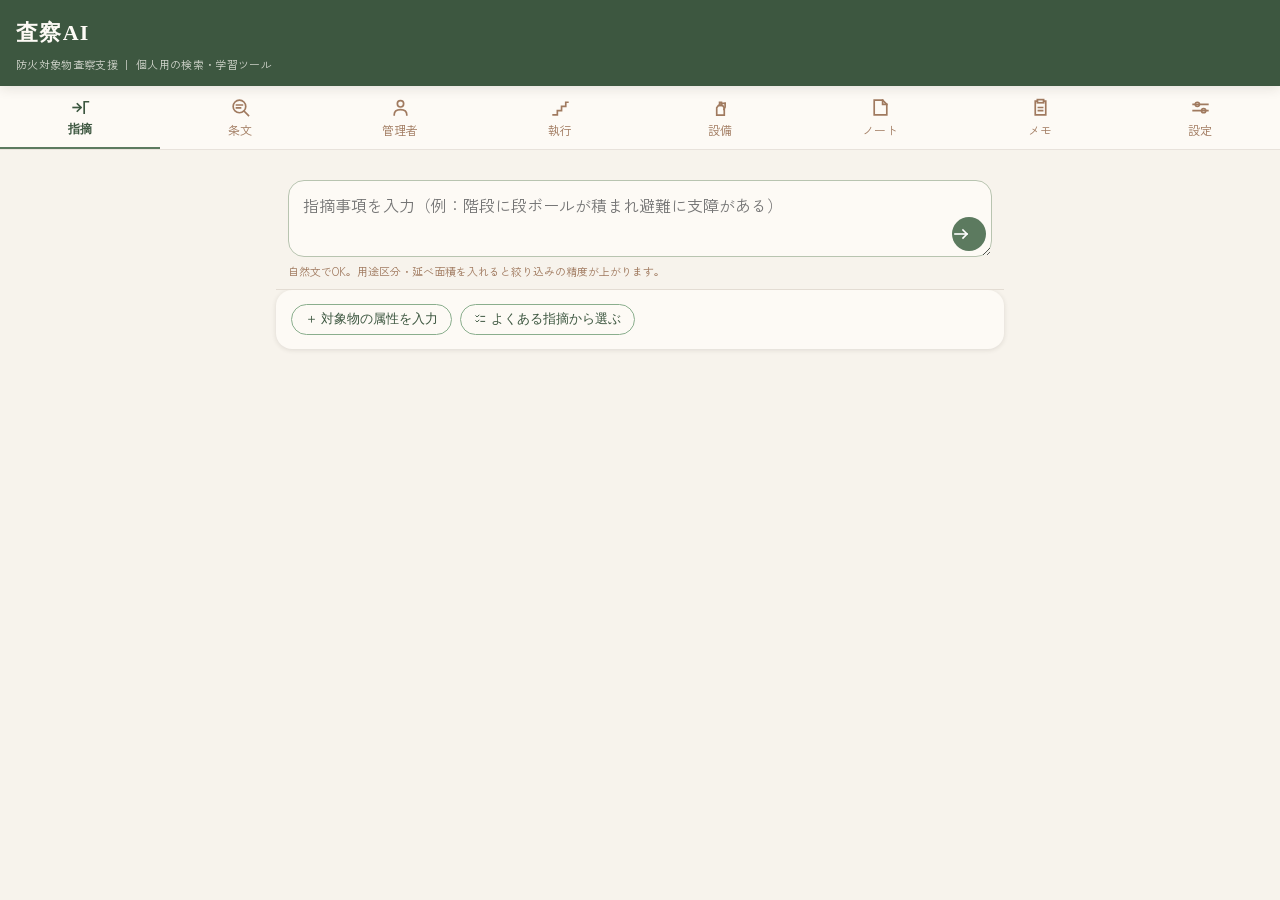
==== commit b0b2feea: "design: 絵文字アイコンを図面の語彙で描いた線画に置き換え 絵文字は端末の絵文字フォントによって形も色も変わるうえ、 法令の参照ツールとしては register が軽すぎた。 利用者が毎日見てい" ====
--- a/index.html
+++ b/index.html
@@ -90,8 +90,16 @@
   flex:1;text-align:center;padding:11px 4px 9px;font-size:12px;cursor:pointer;
   border:none;background:none;color:var(--bark-light);font-family:var(--font-sans);
   border-bottom:2.5px solid transparent;transition:.15s;
-}
-.nav-tab .ico{display:block;font-size:17px;margin-bottom:1px}
+;white-space:nowrap}
+.sprite{position:absolute;width:0;height:0;overflow:hidden}
+/* 図面の記号に寄せた線画。色はテキストから継承させ、選択状態の変化にそのまま追従させる */
+.ico,.mk{fill:none;stroke:currentColor;stroke-width:1.6;stroke-linecap:square;stroke-linejoin:miter}
+.nav-tab .ico{display:block;width:21px;height:21px;margin:0 auto 3px}
+.mk{width:1em;height:1em;vertical-align:-.14em;margin-right:.35em;flex:none}
+.mk.terra{color:var(--terra)}
+.mk.sage{color:var(--sage-dark)}
+h3 .mk{width:1.08em;height:1.08em;margin-right:.4em}
+.search-go .ico{width:20px;height:20px;display:block}
 .nav-tab.active{color:var(--sage-dark);border-bottom-color:var(--sage);font-weight:700}
 
 .main{max-width:760px;margin:0 auto;padding:14px 12px 40px}
@@ -349,6 +357,30 @@
 </style>
 </head>
 <body>
+<svg class="sprite" aria-hidden="true" focusable="false"><defs>
+<symbol id="i-shiteki" viewBox="0 0 20 20"><path d="M3 10h7"/><path d="M7 6.5 10.5 10 7 13.5"/><path d="M17.5 4.5h-4v11"/></symbol>
+<symbol id="i-jobun" viewBox="0 0 20 20"><circle cx="9" cy="9" r="6"/><path d="M6.2 7.6h5.6M6.2 10.4h3.8"/><path d="m13.6 13.6 4 4"/></symbol>
+<symbol id="i-boka" viewBox="0 0 20 20"><circle cx="10" cy="6.5" r="3"/><path d="M4 17c0-3.3 2.7-5 6-5s6 1.7 6 5"/></symbol>
+<symbol id="i-shikkou" viewBox="0 0 20 20"><path d="M3 17h4v-4h4V9h4V5h2"/></symbol>
+<symbol id="i-setsubi" viewBox="0 0 20 20"><path d="M6.4 17.2v-7l1.7-2.2h3.8l1.7 2.2v7z"/><path d="M9.1 8V5.2h1.8V8"/><path d="M10.9 6H14.4"/><path d="M14.4 6v3.4c0 1.2-1.2 1.3-1.2 2.5"/></symbol>
+<symbol id="i-knowhow" viewBox="0 0 20 20"><path d="M4 3h8l4 4v10H4z"/><path d="M12 3v4h4"/></symbol>
+<symbol id="i-memo" viewBox="0 0 20 20"><path d="M7 4H5v13h10V4h-2"/><rect x="7" y="2.5" width="6" height="3"/><path d="M8 10h4M8 13h4"/></symbol>
+<symbol id="i-settings" viewBox="0 0 20 20"><path d="M3 7h14M3 13h14"/><circle cx="7" cy="7" r="2"/><circle cx="13" cy="13" r="2"/></symbol>
+<symbol id="i-law" viewBox="0 0 20 20"><rect x="3" y="4" width="14" height="13"/><path d="M6 8h8M6 11h8M6 14h5"/></symbol>
+<symbol id="i-cycle" viewBox="0 0 20 20"><path d="M16.2 10a6.2 6.2 0 1 1-1.9-4.5"/><path d="M11.4 3.4 14.7 5.7 12.4 9"/></symbol>
+<symbol id="i-timeline" viewBox="0 0 20 20"><path d="M3 10h13"/><path d="M13.5 6.5 17 10l-3.5 3.5"/><circle cx="6" cy="10" r="2"/></symbol>
+<symbol id="i-print" viewBox="0 0 20 20"><path d="M6 8V3h8v5"/><path d="M6 15H3V8h14v7h-3"/><path d="M6 12h8v5H6z"/></symbol>
+<symbol id="i-check" viewBox="0 0 20 20"><path d="m4 10.5 4 4L16 6"/></symbol>
+<symbol id="i-warn" viewBox="0 0 20 20"><path d="M10 3 18 17H2z"/><path d="M10 8v4"/><path d="M10 14.6h0" stroke-linecap="round"/></symbol>
+<symbol id="i-external" viewBox="0 0 20 20"><path d="M11 3h6v6"/><path d="M17 3 9.5 10.5"/><path d="M15 12v5H3V5h5"/></symbol>
+<symbol id="i-arrow" viewBox="0 0 20 20"><path d="M3 10h12"/><path d="m11 6 4 4-4 4"/></symbol>
+<symbol id="i-checklist" viewBox="0 0 20 20"><path d="m3 6 2 2 3-3"/><path d="m3 14 2 2 3-3"/><path d="M11 7h6M11 15h6"/></symbol>
+<symbol id="i-ai" viewBox="0 0 20 20"><path d="M3 4h14v9H8.5L5 16.5V13H3z"/><path d="M7.5 8.5h0M10 8.5h0M12.5 8.5h0" stroke-linecap="round"/></symbol>
+<symbol id="i-export" viewBox="0 0 20 20"><path d="M10 3v9"/><path d="m6.5 8.5 3.5 3.5 3.5-3.5"/><path d="M4 14v3h12v-3"/></symbol>
+<symbol id="i-import" viewBox="0 0 20 20"><path d="M10 12V3"/><path d="M6.5 6.5 10 3l3.5 3.5"/><path d="M4 14v3h12v-3"/></symbol>
+<symbol id="i-note" viewBox="0 0 20 20"><circle cx="10" cy="10" r="7.2"/><path d="M10 9.2v4.4"/><path d="M10 6.6h0" stroke-linecap="round"/></symbol>
+</defs></svg>
+
 
 <!-- ============ 起動画面 ============ -->
 <div id="app-loading">
@@ -366,14 +398,14 @@
   </header>
 
   <nav class="nav-bar">
-    <button class="nav-tab active" data-mod="shiteki" onclick="showModule('shiteki')"><span class="ico">🔎</span>指摘→根拠</button>
-    <button class="nav-tab" data-mod="jobun" onclick="showModule('jobun')"><span class="ico">📖</span>条文検索</button>
-    <button class="nav-tab" data-mod="boka" onclick="showModule('boka')"><span class="ico">👤</span>防火管理者</button>
-    <button class="nav-tab" data-mod="shikkou" onclick="showModule('shikkou')"><span class="ico">⚖️</span>執行手続き</button>
-    <button class="nav-tab" data-mod="setsubi" onclick="showModule('setsubi')"><span class="ico">🧯</span>設備判定</button>
-    <button class="nav-tab" data-mod="knowhow" onclick="showModule('knowhow')"><span class="ico">💡</span>ノウハウ</button>
-    <button class="nav-tab" data-mod="memo" onclick="showModule('memo')"><span class="ico">📝</span>査察メモ</button>
-    <button class="nav-tab" data-mod="settings" onclick="showModule('settings')"><span class="ico">⚙️</span>設定</button>
+    <button class="nav-tab active" data-mod="shiteki" onclick="showModule('shiteki')"><svg class="ico"><use href="#i-shiteki"/></svg>指摘</button>
+    <button class="nav-tab" data-mod="jobun" onclick="showModule('jobun')"><svg class="ico"><use href="#i-jobun"/></svg>条文</button>
+    <button class="nav-tab" data-mod="boka" onclick="showModule('boka')"><svg class="ico"><use href="#i-boka"/></svg>管理者</button>
+    <button class="nav-tab" data-mod="shikkou" onclick="showModule('shikkou')"><svg class="ico"><use href="#i-shikkou"/></svg>執行</button>
+    <button class="nav-tab" data-mod="setsubi" onclick="showModule('setsubi')"><svg class="ico"><use href="#i-setsubi"/></svg>設備</button>
+    <button class="nav-tab" data-mod="knowhow" onclick="showModule('knowhow')"><svg class="ico"><use href="#i-knowhow"/></svg>ノート</button>
+    <button class="nav-tab" data-mod="memo" onclick="showModule('memo')"><svg class="ico"><use href="#i-memo"/></svg>メモ</button>
+    <button class="nav-tab" data-mod="settings" onclick="showModule('settings')"><svg class="ico"><use href="#i-settings"/></svg>設定</button>
   </nav>
 
   <main class="main">
@@ -383,7 +415,7 @@
       <div class="searchbar">
         <div class="search-input-wrap">
           <textarea id="q-shiteki" placeholder="指摘事項を入力（例：階段に段ボールが積まれ避難に支障がある）" enterkeyhint="search"></textarea>
-          <button class="search-go" onclick="runShiteki()" aria-label="検索">➜</button>
+          <button class="search-go" onclick="runShiteki()" aria-label="検索"><svg class="ico"><use href="#i-arrow"/></svg></button>
         </div>
         <div class="search-hint">自然文でOK。用途区分・延べ面積を入れると絞り込みの精度が上がります。</div>
       </div>
@@ -391,7 +423,7 @@
       <div class="card no-print">
         <div class="row">
           <button class="btn sec sm" onclick="toggleAttrs()" id="attr-toggle-btn">＋ 対象物の属性を入力</button>
-          <button class="btn sec sm" onclick="openChecklist()">☑ よくある指摘から選ぶ</button>
+          <button class="btn sec sm" onclick="openChecklist()"><svg class="mk"><use href="#i-checklist"/></svg>よくある指摘から選ぶ</button>
         </div>
         <div id="attrs" style="display:none">
           <label class="fld" for="yoto">用途区分（令別表第一）</label>
@@ -412,7 +444,7 @@
       <div class="searchbar">
         <div class="search-input-wrap">
           <input type="search" id="q-jobun" placeholder="キーワード / 条番号（例：誘導灯、令26条、法17の3の3）" enterkeyhint="search">
-          <button class="search-go" onclick="runJobun()" aria-label="検索">➜</button>
+          <button class="search-go" onclick="runJobun()" aria-label="検索"><svg class="ico"><use href="#i-arrow"/></svg></button>
         </div>
         <div class="chips" id="law-chips"></div>
       </div>
@@ -511,7 +543,7 @@
       <div id="setsubi-result"></div>
 
       <div class="card">
-        <h3>⏳ 遡及適用（既存不適格）の判定</h3>
+        <h3><svg class="mk"><use href="#i-timeline"/></svg>遡及適用（既存不適格）の判定</h3>
         <div class="muted">基準が改正されたとき、既存の対象物に新しい基準が及ぶかを当たり付けします。
           用途区分は上の「対象物の条件」で選んだものを使います。</div>
         <label class="fld">どちらの筋道か</label>
@@ -539,7 +571,7 @@
       </div>
 
       <div class="card">
-        <h3>📅 点検・報告の期限</h3>
+        <h3><svg class="mk"><use href="#i-cycle"/></svg>点検・報告の期限</h3>
         <div class="muted">用途区分は上の「対象物の条件」で選んだものを使います。</div>
         <label class="fld">前回の報告日</label>
         <input type="date" id="tk-last" oninput="runTenken()">
@@ -584,8 +616,8 @@
       <div class="card no-print">
         <div class="row">
           <button class="btn sm" onclick="openMemoEditor()">＋ 新しいメモ</button>
-          <button class="btn sec sm" onclick="window.print()">🖨 印刷 / PDF</button>
-          <button class="btn sec sm" onclick="exportMemos()">⬇ 書き出し</button>
+          <button class="btn sec sm" onclick="window.print()"><svg class="mk"><use href="#i-print"/></svg>印刷 / PDF</button>
+          <button class="btn sec sm" onclick="exportMemos()"><svg class="mk"><use href="#i-export"/></svg>書き出し</button>
         </div>
         <div class="muted" style="margin-top:8px">
           事業所名・関係者名は仮名（A商店・甲ビル等）で記録することを勧めます。
@@ -652,11 +684,11 @@
         <div class="disclaimer">
           査察メモは<strong>この端末のブラウザ内にのみ</strong>保存され、リポジトリには入りません。
           固有名詞や所属固有の運用に触れる記述があるメモには、一覧と編集画面で
-          <strong>⚠ の注意表示</strong>が出ます。書き出し・印刷・同期の前に確認してください。
+          <strong><svg class="mk terra"><use href="#i-warn"/></svg>の注意表示</strong>が出ます。書き出し・印刷・同期の前に確認してください。
         </div>
         <div class="row" style="margin-top:10px">
           <button class="btn sec sm" onclick="openFirebaseSetup()">Firebase同期を設定</button>
-          <button class="btn sec sm" onclick="importMemos()">⬆ 読み込み</button>
+          <button class="btn sec sm" onclick="importMemos()"><svg class="mk"><use href="#i-import"/></svg>読み込み</button>
         </div>
       </div>
 
@@ -1144,6 +1176,12 @@
 /* ---------------------------------------------------------------
    描画ヘルパ
    --------------------------------------------------------------- */
+/* 記号は絵文字に頼らず、図面の語彙で描いた線画スプライトから引く。
+   端末ごとの絵文字フォントの差で見え方が変わるのを避ける狙いもある。 */
+function icon(name, cls){
+  return '<svg class="mk' + (cls ? ' ' + cls : '') + '" aria-hidden="true"><use href="#i-' + name + '"/></svg>';
+}
+
 function esc(s){
   return String(s == null ? '' : s)
     .replace(/&/g,'&amp;').replace(/</g,'&lt;').replace(/>/g,'&gt;')
@@ -1197,18 +1235,18 @@
     foot = '<span class="fresh">出典：自治体の例規集（自治体名は非表示）。原典で確認してください</span>' +
            '<span class="fresh">取り込み ' + esc(fmtDate(a.fetched)) + '</span>';
   } else if (a.isAppdx){
-    foot = '<a href="' + esc(a.url) + '" target="_blank" rel="noopener">e-Gov法令検索で開く ↗</a>' +
+    foot = '<a href="' + esc(a.url) + '" target="_blank" rel="noopener">' + icon('external') + 'e-Gov法令検索で開く</a>' +
            '<span class="fresh">施行 ' + esc(a.enforcement) + '／取得 ' + esc(fmtDate(a.fetched)) + '</span>';
   } else if (a.isKnowhow){
     foot = '<span class="fresh">自分のノート（この端末にのみ保存）</span>' +
            '<span class="fresh">更新 ' + esc(fmtDate(a.fetched)) + '</span>';
   } else if (a.isFdma){
-    foot = '<a href="' + esc(a.url) + '" target="_blank" rel="noopener">消防庁の原典PDFを開く ↗</a>' +
+    foot = '<a href="' + esc(a.url) + '" target="_blank" rel="noopener">' + icon('external') + '消防庁の原典PDFを開く</a>' +
            '<span class="fresh">出典：消防庁' +
            (a.noticeDate ? '／' + esc(a.noticeDate) : '') +
            '／取得 ' + esc(fmtDate(a.fetched)) + '</span>';
   } else {
-    foot = '<a href="' + esc(a.url) + '" target="_blank" rel="noopener">e-Gov法令検索で開く ↗</a>' +
+    foot = '<a href="' + esc(a.url) + '" target="_blank" rel="noopener">' + icon('external') + 'e-Gov法令検索で開く</a>' +
            '<span class="fresh">施行 ' + esc(a.enforcement) + '／取得 ' + esc(fmtDate(a.fetched)) + '</span>';
   }
 
@@ -1323,11 +1361,11 @@
         html += a ? renderArticle(a, ref.point) :
           '<div class="muted">（未収録：' + esc(ref.law_id) + ' ' + esc(ref.article) + '）</div>';
       }
-      if (e.note) html += '<div class="note">💡 ' + esc(e.note) + '</div>';
+      if (e.note) html += '<div class="note">' + icon('note') + esc(e.note) + '</div>';
       // 自分のノートがあれば条文より先に見せる
       for (const ka of knowhowHitsFor(e, raw)) html += renderArticle(ka, '自分のノート');
       if (e.ordinance){
-        html += '<div class="note">📕 この指摘は火災予防条例に基準が委任されている部分があります。' +
+        html += '<div class="note">' + icon('law','terra') + 'この指摘は火災予防条例に基準が委任されている部分があります。' +
           '所属の条例本文を必ず併せて確認してください。' + ordHint() + '</div>';
         const ordHits = ordinanceHitsFor(e, raw);
         for (const oa of ordHits) html += renderArticle(oa, '条例側の該当箇所（候補）');
@@ -1354,9 +1392,9 @@
   }
 
   html += '<div class="card no-print"><div class="row">' +
-    '<button class="btn sm" onclick="explainShiteki()">🤖 AIで解説を補足</button>' +
-    '<button class="btn sec sm" onclick="memoFromResult()">📝 メモに残す</button>' +
-    '<button class="btn sec sm" onclick="window.print()">🖨 印刷 / PDF</button>' +
+    '<button class="btn sm" onclick="explainShiteki()">' + icon('ai') + 'AIで解説を補足</button>' +
+    '<button class="btn sec sm" onclick="memoFromResult()">' + icon('memo') + 'メモに残す</button>' +
+    '<button class="btn sec sm" onclick="window.print()"><svg class="mk"><use href="#i-print"/></svg>印刷 / PDF</button>' +
     '</div><div id="ai-shiteki"></div></div>';
 
   html += '<div class="print-foot">査察AI v4.0／出典：e-Gov法令検索。本資料は判断の補助であり、' +
@@ -1504,8 +1542,8 @@
   let html = '<div class="muted" style="margin:4px 0 10px">' + hits.length + '件（上位から表示）</div>';
   html += hits.map(h => renderArticle(h.art)).join('');
   html += '<div class="card no-print"><div class="row">' +
-    '<button class="btn sm" onclick="explainJobun()">🤖 この語句をやさしく解説</button>' +
-    '<button class="btn sec sm" onclick="window.print()">🖨 印刷 / PDF</button>' +
+    '<button class="btn sm" onclick="explainJobun()">' + icon('ai') + 'この語句をやさしく解説</button>' +
+    '<button class="btn sec sm" onclick="window.print()"><svg class="mk"><use href="#i-print"/></svg>印刷 / PDF</button>' +
     '</div><div id="ai-jobun"></div></div>';
   html += '<div class="print-foot">査察AI v4.0／出典：e-Gov法令検索。最終確認は原典で行ってください。</div>';
   box.innerHTML = html;
@@ -1656,7 +1694,7 @@
         (m.yotoLabel ? ' <span class="muted">' + esc(m.yotoLabel.slice(0, 24)) + '</span>' : '') + '</div>' +
       '</div><div class="date">' + esc(m.date) + '</div></div>' +
       '<div class="txt">' + esc(m.text) + '</div>' +
-      (m.refs ? '<div class="refs">📘 ' + esc(m.refs) + '</div>' : '') +
+      (m.refs ? '<div class="refs">' + icon('law') + esc(m.refs) + '</div>' : '') +
       (hits.length ? attnBlock(hits) : '') +
       '<div class="acts no-print">' +
         '<button class="btn sec sm" onclick="openMemoEditor(\'' + m.id + '\')">編集</button>' +
@@ -1666,7 +1704,7 @@
   }).join('');
 
   const summary = flaggedCount
-    ? '<div class="attn-sum">⚠ <strong>' + flaggedCount + '件</strong>のメモに、' +
+    ? '<div class="attn-sum">' + icon('warn','terra') + '<strong>' + flaggedCount + '件</strong>のメモに、' +
       '固有名詞や所属固有の運用に触れる記述が見つかりました。<br>' +
       '端末内に置いておく分には問題ありませんが、<strong>書き出し・印刷・同期で外に出るとき</strong>は' +
       '内容をご確認ください。立入検査で知り得た関係者の秘密は、みだりに他に漏らしてはなりません' +
@@ -1677,7 +1715,7 @@
 }
 
 function attnBlock(hits){
-  return '<div class="attn no-print"><strong>⚠ 共有前に確認</strong>' +
+  return '<div class="attn no-print"><strong>' + icon('warn','terra') + '共有前に確認</strong>' +
     '（自動判定。端末内に保存する分には支障ありません）<br>' +
     hits.slice(0, 10).map(h => '<span class="tok">' + esc(h.token) + '｜' + esc(h.label) + '</span>').join('') +
     '</div>';
@@ -1775,7 +1813,7 @@
 }
 function updateApiStatus(){
   document.getElementById('api-status').textContent =
-    getApiKey() ? '✅ 登録済み（AI解説が使えます）' : '未登録（ローカル検索のみで動作します）';
+    getApiKey() ? icon('check','sage') + '登録済み（AI解説が使えます）' : '未登録（ローカル検索のみで動作します）';
 }
 
 /* ---------------------------------------------------------------
@@ -2025,30 +2063,80 @@
     else await m.signInWithEmailAndPassword(this.auth, email, pass);
   },
   async signOut(){ await this.authMod.signOut(this.auth); },
-  async pushAll(list){
+  /* 同期する箱の定義。査察メモとノウハウノートは別の性格のデータなので
+     Firestore 上も別ドキュメントに分けている。 */
+  kinds: {
+    memos:   { key: 'memos',   read: () => getMemos(),
+               write: (list) => localStorage.setItem(PREFIX + 'memos', JSON.stringify(list)),
+               after: () => renderMemos(),
+               sort: (a, b) => (b.date || '').localeCompare(a.date || '') },
+    knowhow: { key: 'knowhow', read: () => getKnowhow(),
+               write: (list) => localStorage.setItem(KNOWHOW_KEY, JSON.stringify(list)),
+               after: () => { refreshKnowhowIndex(); renderKnowhow(); },
+               sort: (a, b) => (b.updatedAt || '').localeCompare(a.updatedAt || '') }
+  },
+  lastError: null,
+  lastSyncedAt: null,
+  /* 失敗を黙って握り潰すと、同期できていないことに後で気づくことになる。
+     書き込みが通ったかどうかは画面に出す。 */
+  note(err, where){
+    if (err){
+      this.lastError = (err.code || '') + ' ' + (err.message || err);
+      console.warn('同期に失敗（' + where + '）', err);
+    } else {
+      this.lastError = null;
+      this.lastSyncedAt = new Date();
+    }
+    updateSyncStatus();
+  },
+  async push(kind, list){
     if (!this.enabled) return;
     const { doc, setDoc } = this.fsMod;
     try {
-      await setDoc(doc(this.db, 'users', this.uid, 'data', 'memos'),
-        { memos:list, updatedAt:new Date().toISOString() });
-    } catch(e){ console.warn('同期に失敗', e); }
+      await setDoc(doc(this.db, 'users', this.uid, 'data', kind),
+        { items:list, updatedAt:new Date().toISOString() });
+      this.note(null, kind);
+    } catch(e){ this.note(e, kind); }
   },
+  /* 書いて読み戻すところまでやって、往復できることを確かめる */
+  async selfTest(){
+    if (!this.enabled) throw new Error('ログインしていません');
+    const { doc, setDoc, getDoc, deleteDoc } = this.fsMod;
+    const ref = doc(this.db, 'users', this.uid, 'data', '_selftest');
+    const stamp = new Date().toISOString();
+    await setDoc(ref, { stamp });
+    const snap = await getDoc(ref);
+    if (!snap.exists() || snap.data().stamp !== stamp) throw new Error('書き込んだ内容を読み戻せませんでした');
+    await deleteDoc(ref);
+    this.note(null, 'selftest');
+    return true;
+  },
+  async pushAll(list){ return this.push('memos', list); },
   async pullAll(){
+    for (const [kind, def] of Object.entries(this.kinds)){
+      await this.pullKind(kind, def);
+    }
+  },
+  async pullKind(kind, def){
     const { doc, getDoc } = this.fsMod;
     try {
-      const snap = await getDoc(doc(this.db, 'users', this.uid, 'data', 'memos'));
-      if (!snap.exists()) { await this.pushAll(getMemos()); return; }
-      const remote = snap.data().memos || [];
-      const byId = new Map(getMemos().map(m => [m.id, m]));
-      for (const m of remote){
-        const cur = byId.get(m.id);
-        if (!cur || (m.updatedAt || '') > (cur.updatedAt || '')) byId.set(m.id, m);
+      const snap = await getDoc(doc(this.db, 'users', this.uid, 'data', kind));
+      const local = def.read();
+      if (!snap.exists()){ await this.push(kind, local); return; }
+      const d = snap.data();
+      // 以前は memos というフィールド名で保存していたので、両方受ける
+      const remote = d.items || d[kind] || [];
+      const byId = new Map(local.map(x => [x.id, x]));
+      for (const x of remote){
+        const cur = byId.get(x.id);
+        // 同じIDなら更新が新しいほうを採る
+        if (!cur || (x.updatedAt || '') > (cur.updatedAt || '')) byId.set(x.id, x);
       }
-      const merged = [...byId.values()].sort((a, b) => (b.date || '').localeCompare(a.date || ''));
-      localStorage.setItem(PREFIX + 'memos', JSON.stringify(merged));
-      renderMemos();
-      await this.pushAll(merged);
-    } catch(e){ console.warn('取得に失敗', e); }
+      const merged = [...byId.values()].sort(def.sort);
+      def.write(merged);
+      def.after();
+      await this.push(kind, merged);
+    } catch(e){ this.note(e, kind + 'の取得'); }
   }
 };
 
@@ -2057,12 +2145,54 @@
   if (!el) return;
   if (Sync.enabled){
     const flagged = getMemos().filter(m => detectSensitiveMemo(memoSensitiveText(m)).length).length;
-    el.innerHTML = '✅ Firebaseと同期中（PC・スマホで同じ内容になります）' +
-      (flagged ? '<div class="attn">⚠ 同期対象のうち<strong>' + flagged + '件</strong>に固有名詞や' +
+    const err = Sync.lastError;
+    el.innerHTML = icon('check','sage') + 'Firebaseと同期中（査察メモとノウハウノート）' +
+      (Sync.lastSyncedAt && !err
+        ? '<div class="muted">最終同期 ' + esc(Sync.lastSyncedAt.toLocaleTimeString('ja-JP')) + '</div>' : '') +
+      (err
+        ? '<div class="attn"><strong>' + icon('warn','terra') + '同期に失敗しています</strong><br>' + esc(err.slice(0, 160)) +
+          '<br>' + esc(syncHint(err)) + '</div>'
+        : '') +
+      '<div class="row" style="margin-top:8px">' +
+        '<button class="btn sec sm" onclick="runSyncTest()">接続を確認</button>' +
+        '<button class="btn sec sm" onclick="runSyncPull()">今すぐ取得</button>' +
+      '</div>' +
+      (flagged ? '<div class="attn">' + icon('warn','terra') + '同期対象のうち<strong>' + flagged + '件</strong>に固有名詞や' +
         '所属固有の記述があります。クラウドに保存されている状態です。</div>' : '');
   }
   else if (Sync.getConfig()) el.textContent = 'Firebase設定済み・未ログインです。' + (extra || '');
   else el.textContent = 'この端末のブラウザにのみ保存しています（同期なし）。' + (extra || '');
+}
+
+/* Firestore のエラーコードは短くて意味が取りにくいので、次にやることまで書く */
+function syncHint(err){
+  const e = String(err || '');
+  if (e.includes('permission-denied'))
+    return 'Firestoreの「ルール」タブに、設定画面のセキュリティルールを貼って公開できているか確認してください。';
+  if (e.includes('unauthorized-domain'))
+    return 'Authentication → 設定 → 承認済みドメイン に ' + location.hostname + ' を追加してください。';
+  if (e.includes('unavailable') || e.includes('network'))
+    return 'ネットワークに繋がっていない可能性があります。オフラインでも端末内には保存されています。';
+  if (e.includes('not-found'))
+    return 'Firestore Database がまだ作成されていない可能性があります。';
+  return '設定タブの手順を見直してください。';
+}
+
+async function runSyncPull(){
+  toast('取得しています…');
+  await Sync.pullAll();
+  toast(Sync.lastError ? '取得に失敗しました' : '取得しました');
+}
+
+async function runSyncTest(){
+  toast('確認しています…');
+  try {
+    await Sync.selfTest();
+    toast('往復できました。同期は正常です');
+  } catch(e){
+    Sync.note(e, 'selftest');
+    toast('確認に失敗：' + (e.code || e.message));
+  }
 }
 
 function openFirebaseSetup(){
@@ -2077,9 +2207,14 @@
      '② Authentication →「メール/パスワード」を有効にする<br>' +
      '③ Firestore Database を作成（ロケーション asia-northeast1、本番環境モード）<br>' +
      '④「ルール」タブに下のセキュリティルールを貼って公開<br>' +
-     '⑤ プロジェクト設定 → ウェブアプリを追加して firebaseConfig をコピー' +
+     '⑤ プロジェクト設定 → ウェブアプリを追加して firebaseConfig をコピー<br>' +
+     '⑥ <strong>Authentication → 設定 → 承認済みドメイン に ' +
+     '<code>' + esc(location.hostname) + '</code> を追加</strong>' +
+     '（これを忘れるとログイン時に auth/unauthorized-domain で弾かれます）' +
    '</div>' +
-   '<label class="fld">firebaseConfig（{ ... } の中身をそのまま貼り付け）</label>' +
+   '<label class="fld">firebaseConfig（コンソールに出た形のまま貼り付けてください）</label>' +
+   '<div class="muted" style="margin-bottom:4px">const firebaseConfig = { … }; ごと貼っても、' +
+   '{ … } だけ貼っても読み取れます。</div>' +
    '<textarea class="f" id="fb-cfg" style="min-height:120px" placeholder=\'{"apiKey":"...","authDomain":"...","projectId":"...","appId":"..."}\'>' +
      esc(cfg ? JSON.stringify(cfg, null, 1) : '') + '</textarea>' +
    '<div class="row" style="margin-top:10px">' +
@@ -2100,16 +2235,60 @@
   openModal(html);
 }
 
+/* Firebaseコンソールが出すのは JavaScript のオブジェクトリテラルで、
+   キーに引用符が無く JSON ではない。コンソールからコピーした形のまま
+   貼れないと使い物にならないので、こちらで JSON に寄せてから読む。
+   貼り付けたテキストを実行はしない（eval や new Function は使わない）。 */
+function parseFirebaseConfig(raw){
+  let t = String(raw || '');
+  t = t.replace(/```[a-z]*/gi, '').replace(/```/g, '');   // コードフェンス
+  t = t.replace(/<\/?script[^>]*>/gi, '');                // <script> タグ
+  t = t.replace(/\/\*[\s\S]*?\*\//g, '');                 // ブロックコメント
+  t = t.replace(/\/\/[^\n]*/g, '');                       // 行コメント
+
+  // import { initializeApp } from ... の波かっこを先に落とす。
+  // これを残すと、設定オブジェクトより前にある波かっこを拾ってしまう。
+  t = t.replace(/^[ \t]*(?:import|export)\b[^;\n]*;?/gm, '');
+
+  // firebaseConfig への代入があればそこから探す（後ろの initializeApp(...) に引っかからない）
+  const assign = t.search(/firebaseConfig\s*=/);
+  const start = t.indexOf('{', assign >= 0 ? assign : 0);
+  if (start < 0) throw new Error('{ } の部分が見つかりません');
+  let depth = 0, end = -1;
+  for (let i = start; i < t.length; i++){
+    if (t[i] === '{') depth++;
+    else if (t[i] === '}'){ depth--; if (depth === 0){ end = i; break; } }
+  }
+  if (end < 0) throw new Error('} が閉じていません');
+
+  let body = t.slice(start, end + 1)
+    .replace(/'([^']*)'/g, '"$1"')                        // シングルクオート
+    .replace(/([{,]\s*)([A-Za-z_$][\w$]*)\s*:/g, '$1"$2":')  // 引用符の無いキー
+    .replace(/,(\s*[}\]])/g, '$1');                       // 末尾のカンマ
+
+  return JSON.parse(body);
+}
+
 function saveFirebaseCfg(){
   const raw = document.getElementById('fb-cfg').value.trim();
+  if (!raw){ toast('firebaseConfig を貼り付けてください'); return; }
+  let cfg;
   try {
-    const cfg = JSON.parse(raw);
-    if (!cfg.apiKey || !cfg.projectId) throw new Error('apiKey と projectId が必要です');
-    localStorage.setItem(PREFIX + 'fbcfg', JSON.stringify(cfg));
-    toast('保存しました。ログインしてください');
-    closeModal();
-    Sync.init().then(() => openFirebaseLogin());
-  } catch(e){ toast('設定を読み取れません：' + e.message); }
+    cfg = parseFirebaseConfig(raw);
+  } catch(e){
+    toast('設定を読み取れません：' + e.message + '（コンソールの firebaseConfig をそのまま貼ってください）');
+    return;
+  }
+  const lacking = ['apiKey', 'projectId', 'appId'].filter(k => !cfg[k]);
+  if (lacking.length){
+    toast(lacking.join('・') + ' が見つかりません。ウェブアプリを追加したときの firebaseConfig か確認してください');
+    return;
+  }
+  if (!cfg.authDomain) cfg.authDomain = cfg.projectId + '.firebaseapp.com';
+  localStorage.setItem(PREFIX + 'fbcfg', JSON.stringify(cfg));
+  toast('保存しました（' + cfg.projectId + '）。ログインしてください');
+  closeModal();
+  Sync.init().then(() => openFirebaseLogin());
 }
 
 function openFirebaseLogin(){
@@ -2316,7 +2495,7 @@
     if (kouMatches(g.kou, yoto)){ gimu = g; break; }
   }
 
-  let html = '<div class="card"><h3>🧯 消火器具</h3>';
+  let html = '<div class="card"><h3><svg class="mk"><use href="#i-setsubi"/></svg>消火器具</h3>';
   if (!gimu){
     html += '<div class="muted">この用途は令第10条第1項第1号〜第3号の一覧に見当たりません。' +
       '少量危険物・指定可燃物の有無（第4号）、地階・無窓階・3階以上の階（第5号）で判断してください。</div>';
@@ -3030,6 +3209,7 @@
 function setKnowhow(list){
   localStorage.setItem(KNOWHOW_KEY, JSON.stringify(list));
   refreshKnowhowIndex();
+  if (window.Sync && Sync.enabled) Sync.push('knowhow', list);
 }
 
 /** ノウハウを検索索引に反映する（保存・削除のたびに入れ替える） */
@@ -3071,7 +3251,7 @@
           (k.tags ? '<span class="muted"> ' + esc(k.tags) + '</span>' : '') + '</div>' : '') +
       '</div><div class="date">' + esc(fmtDate(k.updatedAt)) + '</div></div>' +
       '<div class="txt">' + esc(k.body) + '</div>' +
-      (k.refs ? '<div class="refs">📘 ' + esc(k.refs) + '</div>' : '') +
+      (k.refs ? '<div class="refs">' + icon('law') + esc(k.refs) + '</div>' : '') +
       (k.source ? '<div class="crumbs">出典メモ：' + esc(k.source) + '</div>' : '') +
       (hits.length ? attnBlock(hits) : '') +
       '<div class="acts no-print">' +
@@ -3347,7 +3527,7 @@
     const a = findArticle(r.law_id, r.article);
     if (!a) return '';
     return '<a href="' + esc(a.url) + '" target="_blank" rel="noopener" class="reflink">' +
-      esc(a.short) + esc(a.title) + (r.point ? '（' + esc(r.point) + '）' : '') + ' ↗</a>';
+      esc(a.short) + esc(a.title) + (r.point ? '（' + esc(r.point) + '）' : '') + '</a>';
   }).filter(Boolean);
   return items.length ? '<div class="kv" style="margin-top:8px">' + items.join('') + '</div>' : '';
 }
@@ -3379,7 +3559,7 @@
     html += '<div class="stage">' +
       '<div class="sname">' + esc(st.name) + '</div>' +
       '<div class="sdesc">' + esc(st.desc) + '</div>' +
-      (st.caution ? '<div class="scaution">⚠ ' + esc(st.caution) + '</div>' : '') +
+      (st.caution ? '<div class="scaution">' + icon('warn','terra') + esc(st.caution) + '</div>' : '') +
       renderRefList(st.refs) +
       renderManualLinks(flow.manual, st.keywords) +
       '</div>';
@@ -3411,7 +3591,7 @@
   return '<div class="kv" style="margin-top:8px">' +
     scored.slice(0, 3).map(x =>
       '<a href="' + esc(x.a.url) + '" target="_blank" rel="noopener" class="reflink">' +
-      '📘 ' + esc(x.a.lawTitle) + ' ' + esc(x.a.title) + ' ↗</a>').join('') + '</div>';
+      icon('law') + esc(x.a.lawTitle) + ' ' + esc(x.a.title) + '</a>').join('') + '</div>';
 }
 
 function renderFdmaStatus(){
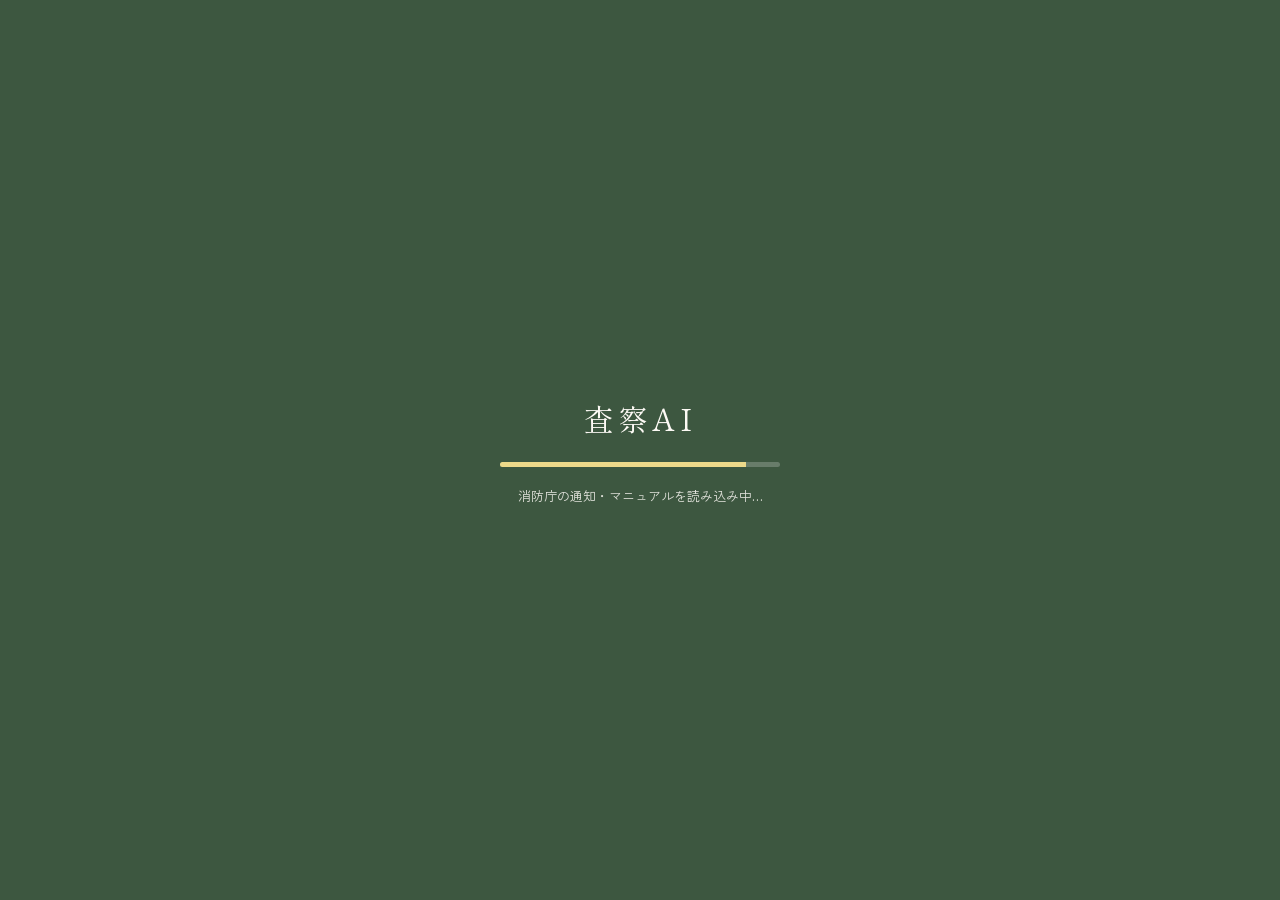
==== commit 717322c1: "feat: 管理者・設備タブから法令と別表へ直接飛べるようにし、通知書の文案作成を追加 ① 関係法令・別表への入口（data/reflinks.json） 判定を見たあと「では条文はどこか」と辿るのが" ====
--- a/index.html
+++ b/index.html
@@ -150,6 +150,22 @@
 .badge.ord{background:var(--bark)}
 .badge.fdma{background:var(--sage)}
 .badge.note{background:var(--ochre)}
+.bnitem{border:1px solid var(--mist);border-radius:var(--radius-sm);padding:10px 11px;margin-top:10px;background:var(--warm-white)}
+.bnitem-h{display:flex;align-items:center;gap:8px;margin-bottom:7px}
+.bnitem-n{width:20px;height:20px;border-radius:50%;background:var(--sage);color:#fff;
+  font-size:11px;display:flex;align-items:center;justify-content:center;flex:none}
+.bnitem-l{flex:1;font-size:12.5px;font-weight:700;color:var(--ink)}
+.refgroup{border-top:1px solid var(--mist);padding:10px 0}
+.refgroup:first-of-type{border-top:none;padding-top:2px}
+.refgroup-t{font-size:11.5px;color:var(--bark-light);margin-bottom:6px}
+.refgroup-i{display:flex;flex-wrap:wrap;gap:6px}
+.reflink{display:flex;flex-direction:column;align-items:flex-start;gap:1px;
+  background:var(--warm-white);border:1px solid var(--mist);border-radius:var(--radius-sm);
+  padding:6px 10px;cursor:pointer;font-family:var(--font-sans);text-align:left;
+  transition:border-color .15s,background .15s}
+.reflink:hover{border-color:var(--sage-light);background:var(--cream)}
+.reflink-n{font-size:12.5px;font-weight:700;color:var(--sage-dark);white-space:nowrap}
+.reflink-p{font-size:10.5px;color:var(--bark-light)}
 .tbl-wrap{overflow-x:auto;-webkit-overflow-scrolling:touch;margin-top:6px}
 .tbl{border-collapse:collapse;font-size:12px;min-width:100%}
 .tbl th,.tbl td{border:1px solid var(--mist);padding:5px 7px;vertical-align:top;text-align:left;line-height:1.7}
@@ -379,6 +395,7 @@
 <symbol id="i-export" viewBox="0 0 20 20"><path d="M10 3v9"/><path d="m6.5 8.5 3.5 3.5 3.5-3.5"/><path d="M4 14v3h12v-3"/></symbol>
 <symbol id="i-import" viewBox="0 0 20 20"><path d="M10 12V3"/><path d="M6.5 6.5 10 3l3.5 3.5"/><path d="M4 14v3h12v-3"/></symbol>
 <symbol id="i-note" viewBox="0 0 20 20"><circle cx="10" cy="10" r="7.2"/><path d="M10 9.2v4.4"/><path d="M10 6.6h0" stroke-linecap="round"/></symbol>
+<symbol id="i-bunan" viewBox="0 0 20 20"><path d="M15 4H4v13h8"/><path d="M7 8h5M7 11h4"/><path d="m17 10.5-4.5 4.5-2.2.5.5-2.2 4.5-4.5z"/></symbol>
 </defs></svg>
 
 
@@ -404,6 +421,7 @@
     <button class="nav-tab" data-mod="shikkou" onclick="showModule('shikkou')"><svg class="ico"><use href="#i-shikkou"/></svg>執行</button>
     <button class="nav-tab" data-mod="setsubi" onclick="showModule('setsubi')"><svg class="ico"><use href="#i-setsubi"/></svg>設備</button>
     <button class="nav-tab" data-mod="knowhow" onclick="showModule('knowhow')"><svg class="ico"><use href="#i-knowhow"/></svg>ノート</button>
+    <button class="nav-tab" data-mod="bunan" onclick="showModule('bunan')"><svg class="ico"><use href="#i-bunan"/></svg>文案</button>
     <button class="nav-tab" data-mod="memo" onclick="showModule('memo')"><svg class="ico"><use href="#i-memo"/></svg>メモ</button>
     <button class="nav-tab" data-mod="settings" onclick="showModule('settings')"><svg class="ico"><use href="#i-settings"/></svg>設定</button>
   </nav>
@@ -607,6 +625,46 @@
     </section>
 
     <!-- ============ F2 査察メモ ============ -->
+<!-- ============ 文案作成 ============ -->
+    <section id="mod-bunan" class="module">
+      <div class="card">
+        <h3>立入検査結果通知書の文案</h3>
+        <div class="muted">不備事項欄に書く文章の下書きを作ります。
+          立入検査標準マニュアル第５の様式例６に沿った形です。</div>
+        <div class="disclaimer">
+          通知書は<strong>行政指導</strong>であり、是正を強制するものではありません（立入検査標準マニュアル）。
+          文案は下書きです。事実関係と条項の確定、所属の様式への当てはめは起案者が行ってください。
+        </div>
+
+        <div class="row2">
+          <div>
+            <label class="fld">立入検査日</label>
+            <input type="date" id="bn-date" oninput="runBunan()">
+          </div>
+          <div>
+            <label class="fld">報告期限</label>
+            <input type="date" id="bn-limit" oninput="runBunan()">
+          </div>
+        </div>
+        <label class="fld">消防対象物の名称</label>
+        <input type="text" id="bn-name" placeholder="例：A商店ビル（仮名で下書きし、清書時に実名へ）" oninput="runBunan()">
+        <label class="fld">所在地</label>
+        <input type="text" id="bn-addr" placeholder="下書き段階では空欄でも構いません" oninput="runBunan()">
+        <label class="fld">立会者（職・氏名）</label>
+        <input type="text" id="bn-tachiai" placeholder="例：総務部長" oninput="runBunan()">
+      </div>
+
+      <div class="card">
+        <h3>不備事項</h3>
+        <div class="muted">指摘を選ぶと、文案と根拠条項が入ります。場所や設備名は自分で埋めてください。</div>
+        <label class="fld">指摘を追加</label>
+        <select id="bn-add" onchange="addBunanItem(this.value)"></select>
+        <div id="bn-items"></div>
+      </div>
+
+      <div id="bunan-result"></div>
+    </section>
+
     <section id="mod-memo" class="module">
       <div class="searchbar">
         <div class="search-input-wrap">
@@ -769,6 +827,8 @@
     DB.sokyu = await getJSON('data/sokyu.json').catch(() => null);
     DB.tenken = await getJSON('data/tenken.json').catch(() => null);
     DB.jinin = await getJSON('data/jinin.json').catch(() => null);
+    DB.reflinks = await getJSON('data/reflinks.json').catch(() => null);
+    DB.bunrei = await getJSON('data/bunrei.json').catch(() => null);
     DB.boka = await getJSON('data/boka_kanri.json').catch(() => null);
     DB.enf  = await getJSON('data/enforcement.json').catch(() => null);
 
@@ -1048,7 +1108,13 @@
 
 /** 「令10条」「消防法第17条の3の3」「規則23」等を拾う */
 function parseArticleQuery(raw){
-  const q = (raw || '').normalize('NFKC').replace(/[\s　]/g, '');
+  // 「令第十条」も「令26条」も同じように引けるようにする。
+  // 条例は算用数字、法令は漢数字で書かれているので、どちらも打たれる。
+  const q = (raw || '').normalize('NFKC').replace(/[\s　]/g, '')
+    .replace(/第([〇零一二三四五六七八九十百千]+)条/g,
+             (mm, g) => { const n = kanjiNumToArabic(g); return n === null ? mm : '第' + n + '条'; })
+    .replace(/の([〇零一二三四五六七八九十百千]+)/g,
+             (mm, g) => { const n = kanjiNumToArabic(g); return n === null ? mm : 'の' + n; });
   const m = /(第?)(\d+)条?((?:の\d+)*)/.exec(q);
   if (!m) return null;
   const head = q.slice(0, m.index);
@@ -1117,8 +1183,27 @@
   return { terms, refs, words };
 }
 
+/* 「令別表第二」のような別表の指定は、条番号と同じく一意に決まる。
+   語句検索に流すと、件名にその語を含む通知に負けてしまうので、
+   条番号と同じ扱いで直接引き当てる。 */
+function parseAppdxQuery(raw){
+  const q = normalize(raw);
+  const m = /^(.*?)(別表第[〇一二三四五六七八九十0-9]+(?:の[〇一二三四五六七八九十0-9]+)?)$/.exec(q);
+  if (!m) return null;
+  const shortName = m[1];
+  const title = m[2];
+  const hits = DB.articles.filter(a =>
+    a.isAppdx && normalize(a.title) === title &&
+    (!shortName || normalize(a.short) === shortName));
+  return hits.length ? hits : null;
+}
+
 function searchArticles(raw, opts){
+
   opts = opts || {};
+  const appdxHits = parseAppdxQuery(raw);
+  if (appdxHits) return appdxHits.map(a => ({ art: a, score: 1000 }));
+
   const spec = parseArticleQuery(raw);
   if (spec){
     const hits = DB.articles.filter(a => matchArticleNumber(a, spec));
@@ -2453,6 +2538,7 @@
   html += renderShokaki(yoto, area, kouzou, nanen, denki, kaki, floorCond);
   html += renderSetsubiList(yoto, area, floors);
   html += renderShuyouJinin(yoto);
+  html += renderRefLinks('setsubi');
   box.innerHTML = html;
   runSokyu();
   runTenken();
@@ -3194,6 +3280,320 @@
 }
 
 /* =====================================================================
+   関係法令・別表への入口
+   判定結果を見たあとに「では条文はどこか」と辿るのが実務の動きなので、
+   そのタブで使う条と別表をまとめて置く。基準が別表にしかないものが
+   多いため、条と別表を分けずに並べる。
+   ===================================================================== */
+function jumpToRef(lawId, article, appdx){
+  showModuleByName('jobun');
+  const q = appdx ? (shortOf(lawId) + appdx) : (shortOf(lawId) + article);
+  document.getElementById('q-jobun').value = q;
+  runJobun();
+  window.scrollTo({ top: 0, behavior: 'smooth' });
+}
+
+function renderRefLinks(tab){
+  const block = DB.reflinks && DB.reflinks.tabs[tab];
+  if (!block) return '';
+  return '<div class="card"><h3>' + esc(block.label) + '</h3>' +
+    block.groups.map(g =>
+      '<div class="refgroup">' +
+        '<div class="refgroup-t">' + esc(g.title) + '</div>' +
+        '<div class="refgroup-i">' + g.items.map(it => {
+          const name = it.label || (shortOf(it.law_id) + (it.appdx || it.article));
+          const arg = "'" + it.law_id + "','" + (it.article || '') + "','" + (it.appdx || '') + "'";
+          return '<button class="reflink" onclick="jumpToRef(' + arg + ')">' +
+            '<span class="reflink-n">' + esc(name) + '</span>' +
+            (it.point ? '<span class="reflink-p">' + esc(it.point) + '</span>' : '') +
+            '</button>';
+        }).join('') + '</div>' +
+      '</div>').join('') +
+    '<div class="muted" style="margin-top:8px">押すと条文検索タブで開きます。</div></div>';
+}
+
+/* =====================================================================
+   立入検査結果通知書の文案
+   通知書は行政指導であって是正を強制するものではない（立入検査標準マニュアル）。
+   だから文は「事実を述べ、求める措置を添える」形に揃え、命令口調にしない。
+   根拠条項は指摘辞書から機械的に引き、番号の書き方だけ通知書の流儀に直す。
+   ===================================================================== */
+const BUNAN_KEY = 'sst_bunan';
+let bunanItems = [];
+
+function initBunan(){
+  const sel = document.getElementById('bn-add');
+  if (!sel || !DB.findings || !DB.bunrei) return;
+  const avail = DB.findings.entries.filter(e => DB.bunrei.items[e.id]);
+  sel.innerHTML = '<option value="">選んでください</option>' +
+    avail.map(e => '<option value="' + esc(e.id) + '">' + esc(e.label.slice(0, 40)) + '</option>').join('');
+  try {
+    const saved = JSON.parse(localStorage.getItem(BUNAN_KEY) || 'null');
+    if (saved){
+      bunanItems = saved.items || [];
+      for (const [k, v] of Object.entries(saved.fields || {})){
+        const el = document.getElementById(k);
+        if (el) el.value = v;
+      }
+    }
+  } catch (e){ /* 壊れていたら空で始める */ }
+  renderBunanItems();
+}
+
+function bunanFields(){
+  const o = {};
+  for (const id of ['bn-date','bn-limit','bn-name','bn-addr','bn-tachiai']){
+    const el = document.getElementById(id);
+    if (el) o[id] = el.value;
+  }
+  return o;
+}
+
+function saveBunan(){
+  try {
+    localStorage.setItem(BUNAN_KEY, JSON.stringify({ fields: bunanFields(), items: bunanItems }));
+  } catch (e){ /* 容量超過などは黙って諦める */ }
+}
+
+function addBunanItem(id){
+  document.getElementById('bn-add').value = '';
+  if (!id) return;
+  const b = DB.bunrei.items[id];
+  if (!b) return;
+  bunanItems.push({ id: id, text: b.fact, place: '', name: '' });
+  renderBunanItems();
+  runBunan();
+}
+
+function removeBunanItem(i){
+  bunanItems.splice(i, 1);
+  renderBunanItems();
+  runBunan();
+}
+
+/* 同じ不備でも、未設置なのか機能不良なのかで書き方が変わる。
+   よくある二通りを行き来できるようにしておく。 */
+function useAltText(i){
+  const it = bunanItems[i];
+  const b = DB.bunrei.items[it.id];
+  if (!b || !b.fact_alt) return;
+  it.text = ((it.text || '').trim() === b.fact_alt) ? b.fact : b.fact_alt;
+  renderBunanItems();
+  runBunan();
+}
+
+function onBunanEdit(i, field, val){
+  bunanItems[i][field] = val;
+  runBunan();
+}
+
+function renderBunanItems(){
+  const box = document.getElementById('bn-items');
+  if (!box) return;
+  if (!bunanItems.length){
+    box.innerHTML = '<div class="empty">まだ指摘がありません。上の一覧から追加してください。</div>';
+    return;
+  }
+  box.innerHTML = bunanItems.map(function(it, i){
+    const e = DB.findings.entries.find(x => x.id === it.id) || { label: it.id, refs: [] };
+    const b = DB.bunrei.items[it.id] || {};
+    const needsPlace = /\{場所\}/.test(b.fact || '') || /\{場所\}/.test(b.fact_alt || '');
+    const needsName = /\{設備名\}|\{物品名\}/.test((b.fact || '') + (b.fact_alt || ''));
+    return '<div class="bnitem">' +
+      '<div class="bnitem-h"><span class="bnitem-n">' + (i + 1) + '</span>' +
+        '<span class="bnitem-l">' + esc(e.label.slice(0, 32)) + '</span>' +
+        '<button class="btn sec sm" onclick="removeBunanItem(' + i + ')">削除</button></div>' +
+      '<textarea class="f" rows="2" oninput="onBunanEdit(' + i + ',&quot;text&quot;,this.value)">' +
+        esc(it.text) + '</textarea>' +
+      (needsPlace || needsName ? '<div class="row2" style="margin-top:6px">' +
+        (needsPlace ? '<div><input type="text" placeholder="場所（例：2階廊下）" value="' + esc(it.place) +
+          '" oninput="onBunanEdit(' + i + ',&quot;place&quot;,this.value)"></div>' : '<div></div>') +
+        (needsName ? '<div><input type="text" placeholder="設備名・物品名" value="' + esc(it.name) +
+          '" oninput="onBunanEdit(' + i + ',&quot;name&quot;,this.value)"></div>' : '<div></div>') +
+        '</div>' : '') +
+      (b.fact_alt ? '<button class="btn sec sm" style="margin-top:6px" onclick="useAltText(' + i + ')">別の言い回しにする</button>' : '') +
+      '<div class="muted" style="margin-top:6px">根拠：' + esc(refsToText(e.refs)) + '</div>' +
+      '</div>';
+  }).join('');
+}
+
+/* 条文データの見出しは漢数字だが、通知書には算用数字で書くのが通例 */
+function articleToArabic(title){
+  const n = parseArticleNumber(title);
+  if (!n) return title;
+  return '第' + n.n + '条' + n.br.map(b => 'の' + b).join('');
+}
+
+/* point に「第1項」のような項の指定が入っていれば拾って添える */
+function refPointSuffix(point){
+  if (!point) return '';
+  const m = /第\d+項(?:[・、]第\d+項)*/.exec(point);
+  return m ? m[0] : '';
+}
+
+/* 指摘辞書の参照には、次の段階として見る命令の条文も混ざっている。
+   通知書は行政指導なので、命令・公示・告発・代執行の条文を
+   不備事項の根拠として並べると筋が違う。文案からは外す。 */
+function isEnforcementRef(r){
+  return /命令|公示|告発|代執行|使用禁止/.test(r.point || '');
+}
+
+function refsToText(refs, opts){
+  const forDraft = !opts || opts.forDraft !== false;
+  const seen = new Set();
+  const parts = [];
+  for (const r of refs || []){
+    if (forDraft && isEnforcementRef(r)) continue;
+    const txt = shortOf(r.law_id) + articleToArabic(r.article) + refPointSuffix(r.point);
+    if (seen.has(txt)) continue;
+    seen.add(txt);
+    parts.push(txt);
+  }
+  return parts.join('、');
+}
+
+function fmtJpDate(iso){
+  const d = new Date(iso + 'T00:00:00');
+  if (isNaN(d)) return iso;
+  return d.getFullYear() + '年' + (d.getMonth() + 1) + '月' + d.getDate() + '日';
+}
+
+function buildBunanText(){
+  const f = bunanFields();
+  const fmt = v => v ? fmtJpDate(v) : '　　年　　月　　日';
+  const honbun = DB.bunrei.honbun.text.replace('{検査日}', fmt(f['bn-date']));
+  const bikou = DB.bunrei.bikou.text.replace('{報告期限}', fmt(f['bn-limit']));
+
+  const lines = bunanItems.map(function(it, i){
+    const e = DB.findings.entries.find(x => x.id === it.id) || { refs: [] };
+    const b = DB.bunrei.items[it.id] || {};
+    const t = (it.text || '')
+      .replace(/\{場所\}/g, it.place || '（場所）')
+      .replace(/\{設備名\}/g, it.name || '（設備名）')
+      .replace(/\{物品名\}/g, it.name || '（物品名）');
+    return (i + 1) + '　' + t +
+      (b.zesei ? '\n　　' + b.zesei : '') +
+      '\n　　（根拠：' + refsToText(e.refs) + '）';
+  });
+
+  const head =
+    (f['bn-name'] ? '消防対象物　名称　' + f['bn-name'] + '\n' : '') +
+    (f['bn-addr'] ? '消防対象物　所在地　' + f['bn-addr'] + '\n' : '') +
+    (f['bn-tachiai'] ? '立会者（職・氏名）　' + f['bn-tachiai'] + '\n' : '');
+
+  return (head ? head + '\n' : '') + honbun +
+    '\n\n【不備事項】\n' + lines.join('\n\n') +
+    '\n\n【備考】\n' + bikou;
+}
+
+function runBunan(){
+  const box = document.getElementById('bunan-result');
+  if (!box || !DB.bunrei) return;
+  saveBunan();
+
+  if (!bunanItems.length){
+    box.innerHTML = '<div class="empty">指摘を追加すると文案ができます。</div>';
+    return;
+  }
+
+  const f = bunanFields();
+  const hits = detectSensitiveMemo([f['bn-name'], f['bn-addr'], f['bn-tachiai']].filter(Boolean).join('\n'));
+
+  box.innerHTML =
+    '<div class="card"><h3>文案</h3>' +
+    '<textarea class="f" id="bn-draft" style="min-height:280px;font-size:12.5px;line-height:1.9">' +
+      esc(buildBunanText()) + '</textarea>' +
+    '<div class="row" style="margin-top:10px">' +
+      '<button class="btn sm" onclick="copyBunan()">コピー</button>' +
+      '<button class="btn sec sm" onclick="window.print()">' + icon('print') + '印刷 / PDF</button>' +
+      '<button class="btn sec sm" onclick="bunanToMemo()">' + icon('memo') + '査察メモへ</button>' +
+      (getApiKey() ? '<button class="btn sec sm" onclick="refineBunan()">' + icon('ai') + '表現を整える</button>' : '') +
+      '<button class="btn sec sm" onclick="clearBunan()">全部消す</button>' +
+    '</div>' +
+    (hits.length ? attnBlock(hits) : '') +
+    '<div class="muted" style="margin-top:8px">' + esc(DB.bunrei.honbun.note) + '</div>' +
+    '</div>' +
+    '<div id="bn-ai"></div>' +
+    renderBunanSource();
+}
+
+/* 文案の出どころを示す。様式そのものを見たくなる場面が必ずあるため。 */
+function renderBunanSource(){
+  const src = DB.bunrei.source;
+  const doc = DB.fdma && (DB.fdma.documents || []).find(d => d.title.indexOf('立入検査') >= 0);
+  if (!doc) return '';
+  const a = DB.articles.find(x => x.isFdma && x.lawId === 'fdma:' + doc.id && x.title === 'P.' + src.page);
+  if (!a) return '';
+  return '<div class="card"><h3>文案の土台</h3>' +
+    '<div class="muted">' + esc(src.doc) + '　' + esc(src.label) + '</div>' +
+    renderArticle(a, '様式例') + '</div>';
+}
+
+function copyBunan(){
+  const el = document.getElementById('bn-draft');
+  if (!el) return;
+  navigator.clipboard.writeText(el.value)
+    .then(() => toast('コピーしました'))
+    .catch(() => { el.select(); toast('選択しました。手元でコピーしてください'); });
+}
+
+function clearBunan(){
+  if (!confirm('入力した内容と指摘を全部消します。よろしいですか？')) return;
+  bunanItems = [];
+  for (const id of ['bn-date','bn-limit','bn-name','bn-addr','bn-tachiai']){
+    const el = document.getElementById(id);
+    if (el) el.value = '';
+  }
+  localStorage.removeItem(BUNAN_KEY);
+  renderBunanItems();
+  runBunan();
+}
+
+function bunanToMemo(){
+  const f = bunanFields();
+  const list = getMemos();
+  list.unshift({
+    id: 'm' + Date.now(),
+    name: f['bn-name'] || '（対象物名なし）',
+    date: f['bn-date'] || new Date().toISOString().slice(0, 10),
+    text: bunanItems.map((it, i) => (i + 1) + ' ' + it.text).join('\n'),
+    refs: [...new Set(bunanItems.map(function(it){
+      const e = DB.findings.entries.find(x => x.id === it.id);
+      return e ? refsToText(e.refs) : '';
+    }).filter(Boolean))].join('／'),
+    status: 'open',
+    updatedAt: new Date().toISOString()
+  });
+  setMemos(list);
+  toast('査察メモに保存しました');
+}
+
+async function refineBunan(){
+  const el = document.getElementById('bn-draft');
+  const box = document.getElementById('bn-ai');
+  if (!el || !box) return;
+  const f = bunanFields();
+  const prompt =
+    '次は、日本の消防本部が交付する立入検査結果通知書の「不備事項」欄の下書きです。\n' +
+    '通知書は行政指導であり是正を強制するものではないため、命令口調にはしないでください。\n' +
+    '事実の記述と求める措置が分かれているか、日本語として不自然な箇所がないかを見て、' +
+    '整えた文面だけを返してください。条項番号は変更しないでください。\n\n' + el.value;
+
+  const userText = [f['bn-name'], f['bn-addr'], f['bn-tachiai'], el.value].filter(Boolean).join('\n');
+  if (!await confirmSend(prompt, userText)) return;
+
+  box.innerHTML = '<div class="ai"><span class="lbl">推敲中</span>整えています…</div>';
+  try {
+    const text = await askClaude(prompt);
+    box.innerHTML = '<div class="card"><h3>整えた案</h3>' +
+      '<textarea class="f" style="min-height:240px;font-size:12.5px;line-height:1.9">' + esc(text) + '</textarea>' +
+      '<div class="muted" style="margin-top:6px">元の文案は上に残してあります。採否はご自身で判断してください。</div></div>';
+  } catch (e){
+    box.innerHTML = '<div class="disclaimer">整えられませんでした：' + esc(e.message) + '</div>';
+  }
+}
+
+/* =====================================================================
    ノウハウノート
    市販の実務書で調べたことを自分の言葉で残す場所。端末内にのみ保存し、
    検索と「指摘→根拠」の結果にも自分のノートが出るようにする。
@@ -3513,6 +3913,8 @@
       renderRefList(f.refs) + '</div>').join('') +
     '</div>';
 
+  html += renderRefLinks('boka');
+
   html += '<div class="disclaimer">この判定は令別表第一の項・収容人員・延べ面積だけから機械的に出したものです。' +
     '複合用途における従属的な部分の扱いや、同一敷地内の複数棟の扱いによって結論が変わります。' +
     '最終的な判断は原典と所属の運用で確認してください。</div>';
@@ -3651,6 +4053,8 @@
   runTenken();
   refreshKnowhowIndex();
   renderKnowhow();
+  initBunan();
+  runBunan();
   renderFlowChips();
   if (DB.enf && DB.enf.flows.length) showFlow(DB.enf.flows[0].id);
 
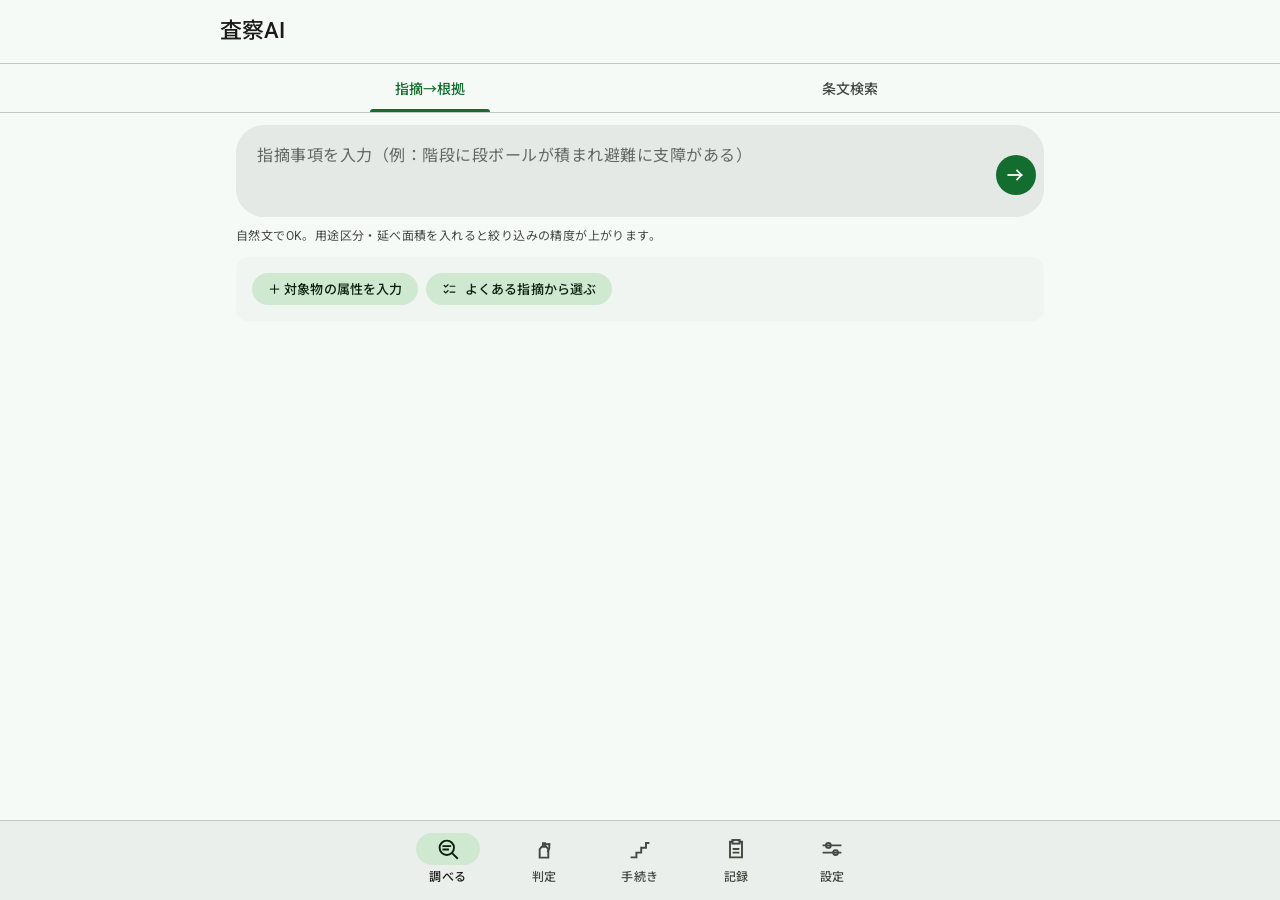
==== commit 6c8a65b4: "Rebuild the look on Material Design 3, and fold nine tabs into five The colours now come from one so" ====
--- a/index.html
+++ b/index.html
@@ -14,362 +14,564 @@
 <link rel="icon" href="icons/icon-192.png">
 <link rel="preconnect" href="https://fonts.googleapis.com">
 <link rel="preconnect" href="https://fonts.gstatic.com" crossorigin>
-<link href="https://fonts.googleapis.com/css2?family=Shippori+Mincho:wght@400;600;700&family=Zen+Kaku+Gothic+New:wght@300;400;500;700&display=swap" rel="stylesheet">
+<link href="https://fonts.googleapis.com/css2?family=Roboto:wght@400;500;700&family=Noto+Sans+JP:wght@400;500;700&display=swap" rel="stylesheet">
 <style>
+/* =====================================================================
+   Material Design 3
+   ソースカラーはこのアプリが使ってきたセージ（#5C7A5F）。
+   M3 はソースカラーを手で選んでよいとしているので、体系だけ M3 に乗せ、
+   アプリの素性は変えていない。トークンは scripts/build_m3_theme.py が生成する。
+   ===================================================================== */
 :root{
-  --cream:#F7F3EC; --warm-white:#FDFAF5;
-  --sage:#5C7A5F; --sage-light:#8AAE8D; --sage-dark:#3D5740;
-  --terra:#C0714F; --terra-light:#DDA08A; --terra-pale:#F5E6DF;
-  --ochre:#C89A3E; --ochre-light:#EDD98A;
-  --bark:#6B4F3A; --bark-light:#A07A5F;
-  --ink:#2A2118; --ink-soft:#4A3F35;
-  --mist:#B8C4B0;
-  --shadow:rgba(42,33,24,0.12);
-  --radius-sm:8px; --radius-md:16px; --radius-lg:24px; --radius-xl:36px;
-  --font-serif:'Shippori Mincho',serif;
-  --font-sans:'Zen Kaku Gothic New',sans-serif;
-}
-*{box-sizing:border-box;margin:0;padding:0}
+  --md-primary: #136D2F;
+  --md-on-primary: #FFFFFF;
+  --md-primary-container: #A2F6AD;
+  --md-on-primary-container: #002203;
+  --md-inverse-primary: #86D992;
+  --md-secondary: #4D644F;
+  --md-on-secondary: #FFFFFF;
+  --md-secondary-container: #CFE9D1;
+  --md-on-secondary-container: #0B200D;
+  --md-tertiary: #11686F;
+  --md-on-tertiary: #FFFFFF;
+  --md-tertiary-container: #A4EFF5;
+  --md-on-tertiary-container: #012022;
+  --md-error: #BE0131;
+  --md-on-error: #FFFFFF;
+  --md-error-container: #FEDAD8;
+  --md-on-error-container: #400004;
+  --md-surface: #F6FAF6;
+  --md-on-surface: #191C1A;
+  --md-surface-dim: #D7DBD7;
+  --md-surface-bright: #F6FAF6;
+  --md-surface-container-lowest: #FFFFFF;
+  --md-surface-container-low: #F0F5F1;
+  --md-surface-container: #EBEFEB;
+  --md-surface-container-high: #E5E9E5;
+  --md-surface-container-highest: #DFE3E0;
+  --md-inverse-surface: #2E312E;
+  --md-inverse-on-surface: #EEF2EE;
+  --md-surface-variant: #DBE5DC;
+  --md-on-surface-variant: #414941;
+  --md-outline: #717971;
+  --md-outline-variant: #BFC9C0;
+  --md-scrim: #000000;
+  --md-shadow: #000000;
+}
+
+@media (prefers-color-scheme: dark){
+  :root:not([data-theme="light"]){
+    --md-primary: #86D992;
+    --md-on-primary: #003913;
+    --md-primary-container: #01531F;
+    --md-on-primary-container: #A2F6AD;
+    --md-inverse-primary: #136D2F;
+    --md-secondary: #B3CDB5;
+    --md-on-secondary: #203523;
+    --md-secondary-container: #364C38;
+    --md-on-secondary-container: #CFE9D1;
+    --md-tertiary: #88D3D9;
+    --md-on-tertiary: #02363A;
+    --md-tertiary-container: #034F54;
+    --md-on-tertiary-container: #A4EFF5;
+    --md-error: #FFB3B0;
+    --md-on-error: #670116;
+    --md-error-container: #920123;
+    --md-on-error-container: #FEDAD8;
+    --md-surface: #111411;
+    --md-on-surface: #DFE3E0;
+    --md-surface-dim: #111411;
+    --md-surface-bright: #373A37;
+    --md-surface-container-lowest: #0B0F0B;
+    --md-surface-container-low: #191C1A;
+    --md-surface-container: #1D201E;
+    --md-surface-container-high: #282B28;
+    --md-surface-container-highest: #323633;
+    --md-inverse-surface: #DFE3E0;
+    --md-inverse-on-surface: #2E312E;
+    --md-surface-variant: #414941;
+    --md-on-surface-variant: #BFC9C0;
+    --md-outline: #8A938A;
+    --md-outline-variant: #414941;
+    --md-scrim: #000000;
+    --md-shadow: #000000;
+  }
+}
+
+:root[data-theme="dark"]{
+  --md-primary: #86D992;
+  --md-on-primary: #003913;
+  --md-primary-container: #01531F;
+  --md-on-primary-container: #A2F6AD;
+  --md-inverse-primary: #136D2F;
+  --md-secondary: #B3CDB5;
+  --md-on-secondary: #203523;
+  --md-secondary-container: #364C38;
+  --md-on-secondary-container: #CFE9D1;
+  --md-tertiary: #88D3D9;
+  --md-on-tertiary: #02363A;
+  --md-tertiary-container: #034F54;
+  --md-on-tertiary-container: #A4EFF5;
+  --md-error: #FFB3B0;
+  --md-on-error: #670116;
+  --md-error-container: #920123;
+  --md-on-error-container: #FEDAD8;
+  --md-surface: #111411;
+  --md-on-surface: #DFE3E0;
+  --md-surface-dim: #111411;
+  --md-surface-bright: #373A37;
+  --md-surface-container-lowest: #0B0F0B;
+  --md-surface-container-low: #191C1A;
+  --md-surface-container: #1D201E;
+  --md-surface-container-high: #282B28;
+  --md-surface-container-highest: #323633;
+  --md-inverse-surface: #DFE3E0;
+  --md-inverse-on-surface: #2E312E;
+  --md-surface-variant: #414941;
+  --md-on-surface-variant: #BFC9C0;
+  --md-outline: #8A938A;
+  --md-outline-variant: #414941;
+  --md-scrim: #000000;
+  --md-shadow: #000000;
+}
+
+:root{
+  /* 形状スケール（m3.material.io/styles/shape/corner-radius-scale） */
+  --md-corner-xs: 4px;
+  --md-corner-s: 8px;
+  --md-corner-m: 12px;
+  --md-corner-l: 16px;
+  --md-corner-xl: 28px;
+  --md-corner-full: 9999px;
+
+  /* 字面。M3 の欧文は Roboto。和文は Roboto と一緒に設計された Noto Sans JP を使う */
+  --md-font: Roboto, "Noto Sans JP", system-ui, sans-serif;
+
+  /* 高さ（M3 のエレベーション。面の重なりを影と色の両方で表す） */
+  --md-elev-1: 0 1px 2px rgba(0,0,0,.30), 0 1px 3px 1px rgba(0,0,0,.15);
+  --md-elev-2: 0 1px 2px rgba(0,0,0,.30), 0 2px 6px 2px rgba(0,0,0,.15);
+  --md-elev-3: 0 4px 8px 3px rgba(0,0,0,.15), 0 1px 3px rgba(0,0,0,.30);
+
+  /* M3 の標準イージング */
+  --md-ease: cubic-bezier(.2,0,0,1);
+  --md-ease-emph: cubic-bezier(.05,.7,.1,1);
+
+  --nav-h: 80px;
+}
+
+*{box-sizing:border-box}
 html{-webkit-text-size-adjust:100%}
 body{
-  font-family:var(--font-sans);background:var(--cream);color:var(--ink);
-  line-height:1.75;font-size:15px;
-  padding-bottom:calc(24px + env(safe-area-inset-bottom,0px));
+  margin:0;
+  font-family:var(--md-font);
+  background:var(--md-surface);
+  color:var(--md-on-surface);
+  /* body-large */
+  font-size:16px; line-height:1.75; letter-spacing:.5px;
+  padding-bottom:calc(var(--nav-h) + env(safe-area-inset-bottom, 0px));
   -webkit-font-smoothing:antialiased;
 }
 
-/* ---------- 起動画面 ---------- */
-#app-loading{
-  position:fixed;inset:0;z-index:2000;background:var(--sage-dark);color:var(--warm-white);
-  display:flex;flex-direction:column;align-items:center;justify-content:center;gap:18px;padding:24px;text-align:center;
-}
-#app-loading .mark{font-family:var(--font-serif);font-size:30px;letter-spacing:.14em}
-#app-loading .bar{width:min(280px,72vw);height:5px;border-radius:3px;background:rgba(255,255,255,.22);overflow:hidden}
-#app-loading .bar span{display:block;height:100%;width:0;background:var(--ochre-light);transition:width .3s ease}
-#app-loading .msg{font-size:13px;opacity:.85;min-height:1.6em}
-
-/* ---------- ヘッダー ---------- */
+/* ---------- 型スケール ---------- */
+.md-headline-s{font-size:24px;line-height:1.4;letter-spacing:0;font-weight:400}
+.md-title-l{font-size:22px;line-height:1.4;letter-spacing:0;font-weight:400}
+.md-title-m{font-size:16px;line-height:1.6;letter-spacing:.15px;font-weight:500}
+.md-title-s,h3{font-size:14px;line-height:1.55;letter-spacing:.1px;font-weight:500}
+.md-body-m{font-size:14px;line-height:1.8;letter-spacing:.25px}
+.md-body-s,.muted{font-size:12px;line-height:1.75;letter-spacing:.4px}
+.md-label-l{font-size:14px;line-height:1.45;letter-spacing:.1px;font-weight:500}
+.md-label-m{font-size:12px;line-height:1.35;letter-spacing:.5px;font-weight:500}
+
+h3{margin:0 0 10px;color:var(--md-on-surface)}
+.muted{color:var(--md-on-surface-variant);margin:0}
+a{color:var(--md-primary)}
+a:focus-visible,button:focus-visible,input:focus-visible,select:focus-visible,textarea:focus-visible{
+  outline:3px solid var(--md-secondary);outline-offset:2px;border-radius:var(--md-corner-xs)
+}
+
+/* ---------- トップアプリバー（small） ---------- */
 .site-header{
-  background:var(--sage-dark);color:var(--warm-white);
-  padding-top:max(14px,calc(14px + env(safe-area-inset-top,0px)));
-  padding-bottom:12px;padding-left:16px;padding-right:16px;
-  position:sticky;top:0;z-index:60;box-shadow:0 2px 12px var(--shadow);
-}
-@media (display-mode:standalone){
-  .site-header{padding-top:max(20px,calc(env(safe-area-inset-top,0px) + 10px))}
-}
-.site-header h1{font-family:var(--font-serif);font-size:19px;font-weight:600;letter-spacing:.06em}
-.site-header .sub{font-size:11px;opacity:.78;margin-top:2px;letter-spacing:.03em}
-
-/* ---------- 検索窓（最上部固定） ---------- */
-.searchbar{
-  position:sticky;top:0;z-index:55;background:var(--cream);
-  padding:10px 12px 8px;border-bottom:1px solid rgba(107,79,58,.14);
-}
-.searchbar.stick-under{top:0}
-.search-input-wrap{position:relative;display:flex;align-items:center}
-.searchbar input[type=search],.searchbar textarea{
-  width:100%;font-family:var(--font-sans);font-size:16px;color:var(--ink);
-  background:var(--warm-white);border:1.5px solid var(--mist);border-radius:var(--radius-md);
-  padding:12px 44px 12px 14px;outline:none;resize:vertical;line-height:1.6;
-}
-.searchbar textarea{min-height:76px}
-.searchbar input[type=search]:focus,.searchbar textarea:focus{border-color:var(--sage)}
-.search-go{
-  position:absolute;right:6px;bottom:6px;border:none;cursor:pointer;
-  width:34px;height:34px;border-radius:50%;background:var(--sage);color:#fff;font-size:15px;
-}
-.search-hint{font-size:11px;color:var(--bark-light);margin-top:6px;line-height:1.6}
-
-/* ---------- ナビ ---------- */
-.nav-bar{
-  display:flex;background:var(--warm-white);border-bottom:1px solid rgba(107,79,58,.14);
-  position:sticky;top:0;z-index:58;
-}
-.nav-tab{
-  flex:1;text-align:center;padding:11px 4px 9px;font-size:12px;cursor:pointer;
-  border:none;background:none;color:var(--bark-light);font-family:var(--font-sans);
-  border-bottom:2.5px solid transparent;transition:.15s;
-;white-space:nowrap}
-.sprite{position:absolute;width:0;height:0;overflow:hidden}
-/* 図面の記号に寄せた線画。色はテキストから継承させ、選択状態の変化にそのまま追従させる */
-.ico,.mk{fill:none;stroke:currentColor;stroke-width:1.6;stroke-linecap:square;stroke-linejoin:miter}
-.nav-tab .ico{display:block;width:21px;height:21px;margin:0 auto 3px}
-.mk{width:1em;height:1em;vertical-align:-.14em;margin-right:.35em;flex:none}
-.mk.terra{color:var(--terra)}
-.mk.sage{color:var(--sage-dark)}
-h3 .mk{width:1.08em;height:1.08em;margin-right:.4em}
-.search-go .ico{width:20px;height:20px;display:block}
-.nav-tab.active{color:var(--sage-dark);border-bottom-color:var(--sage);font-weight:700}
-
-.main{max-width:760px;margin:0 auto;padding:14px 12px 40px}
+  background:var(--md-surface);
+  color:var(--md-on-surface);
+  padding:0 16px;
+  padding-top:env(safe-area-inset-top, 0px);
+  display:flex;align-items:center;gap:12px;
+  min-height:64px;
+  position:sticky;top:0;z-index:60;
+  border-bottom:1px solid var(--md-outline-variant);
+}
+.site-header .title{font-size:22px;line-height:1.3;letter-spacing:0;font-weight:500;margin:0}
+.site-header .sub{display:none}
+
+/* ---------- ナビゲーションバー（画面下・3〜5件） ---------- */
+.m3-nav{
+  position:fixed;left:0;right:0;bottom:0;z-index:70;
+  display:flex;justify-content:space-around;align-items:flex-start;
+  height:calc(var(--nav-h) + env(safe-area-inset-bottom, 0px));
+  padding:12px 8px env(safe-area-inset-bottom, 0px);
+  background:var(--md-surface-container);
+  border-top:1px solid var(--md-outline-variant);
+}
+.m3-nav-item{
+  flex:1;max-width:120px;border:none;background:none;cursor:pointer;
+  display:flex;flex-direction:column;align-items:center;gap:4px;
+  padding:0;font-family:var(--md-font);color:var(--md-on-surface-variant);
+}
+.m3-nav-ind{
+  width:64px;height:32px;border-radius:var(--md-corner-full);
+  display:flex;align-items:center;justify-content:center;
+  transition:background-color .2s var(--md-ease);
+}
+.m3-nav-item .ico{width:24px;height:24px;display:block}
+.m3-nav-lbl{font-size:12px;line-height:1.35;letter-spacing:.5px;font-weight:500}
+.m3-nav-item:hover .m3-nav-ind{background:color-mix(in srgb, var(--md-on-surface) 8%, transparent)}
+.m3-nav-item.on{color:var(--md-on-surface)}
+.m3-nav-item.on .m3-nav-ind{background:var(--md-secondary-container);color:var(--md-on-secondary-container)}
+.m3-nav-item.on .m3-nav-lbl{color:var(--md-on-surface)}
+
+/* ---------- プライマリタブ（行き先の中の切替） ---------- */
+.m3-tabs{
+  display:flex;background:var(--md-surface);
+  border-bottom:1px solid var(--md-outline-variant);
+  position:sticky;top:64px;z-index:55;overflow-x:auto;scrollbar-width:none;
+}
+.m3-tabs::-webkit-scrollbar{display:none}
+.m3-tabs:empty{display:none}
+.m3-tab{
+  flex:1;min-width:max-content;min-height:48px;padding:0 16px;
+  border:none;background:none;cursor:pointer;font-family:var(--md-font);
+  font-size:14px;letter-spacing:.1px;font-weight:500;
+  color:var(--md-on-surface-variant);position:relative;
+  transition:color .15s var(--md-ease);
+}
+.m3-tab:hover{background:color-mix(in srgb, var(--md-on-surface) 8%, transparent)}
+.m3-tab.on{color:var(--md-primary)}
+.m3-tab.on::after{
+  content:'';position:absolute;left:50%;transform:translateX(-50%);
+  bottom:0;width:calc(100% - 32px);max-width:120px;height:3px;
+  background:var(--md-primary);border-radius:3px 3px 0 0;
+}
+
+/* ---------- レイアウト ---------- */
+.main{max-width:840px;margin:0 auto;padding:12px 16px 24px}
+
+/* 広い画面では、上下のバーの中身も本文と同じ幅に揃える。
+   M3 はバー自体を画面いっぱいに置き、中身は本文の段組に合わせるという整理
+   （m3.material.io/foundations/layout/applying-layout）。 */
+@media (min-width:880px){
+  .site-header,.m3-tabs{padding-left:max(16px,calc((100% - 840px) / 2));
+                        padding-right:max(16px,calc((100% - 840px) / 2))}
+  .m3-nav{padding-left:max(8px,calc((100% - 480px) / 2));
+          padding-right:max(8px,calc((100% - 480px) / 2))}
+}
 .module{display:none}
 .module.active{display:block}
 
-/* ---------- 共通パーツ ---------- */
+/* ---------- カード ---------- */
 .card{
-  background:var(--warm-white);border-radius:var(--radius-md);
-  padding:14px 15px;margin-bottom:12px;box-shadow:0 1px 5px var(--shadow);
-}
-.card h3{font-family:var(--font-serif);font-size:15px;color:var(--sage-dark);margin-bottom:8px;font-weight:600}
-.muted{color:var(--bark-light);font-size:12px;line-height:1.7}
-.row{display:flex;gap:8px;flex-wrap:wrap;align-items:center}
-label.fld{display:block;font-size:12px;color:var(--bark);margin:10px 0 4px;font-weight:500}
-select,input[type=text],input[type=number],input[type=date],input[type=password],textarea.f{
-  width:100%;font-family:var(--font-sans);font-size:15px;color:var(--ink);
-  background:var(--warm-white);border:1.5px solid var(--mist);border-radius:var(--radius-sm);
-  padding:9px 10px;outline:none;
-}
-select:focus,input:focus,textarea.f:focus{border-color:var(--sage)}
-textarea.f{min-height:70px;line-height:1.7;resize:vertical}
+  background:var(--md-surface-container-low);
+  border-radius:var(--md-corner-m);
+  padding:16px;margin-bottom:12px;
+}
+.art{
+  background:var(--md-surface);
+  border:1px solid var(--md-outline-variant);
+  border-radius:var(--md-corner-m);
+  padding:14px;margin-top:10px;
+}
+
+/* ---------- ボタン ---------- */
 .btn{
-  font-family:var(--font-sans);font-size:14px;font-weight:500;cursor:pointer;
-  border:none;border-radius:var(--radius-xl);padding:10px 18px;background:var(--sage);color:#fff;
-}
-.btn.sec{background:var(--warm-white);color:var(--sage-dark);border:1.5px solid var(--sage-light)}
-.btn.warn{background:var(--terra)}
-.btn.sm{padding:6px 13px;font-size:12.5px}
-.btn:disabled{opacity:.5;cursor:not-allowed}
-
-.chips{display:flex;gap:6px;flex-wrap:wrap;margin:8px 0}
+  min-height:40px;padding:0 24px;border:none;cursor:pointer;
+  border-radius:var(--md-corner-full);
+  background:var(--md-primary);color:var(--md-on-primary);
+  font-family:var(--md-font);font-size:14px;letter-spacing:.1px;font-weight:500;
+  display:inline-flex;align-items:center;justify-content:center;gap:8px;
+  transition:box-shadow .15s var(--md-ease),background-color .15s var(--md-ease);
+}
+.btn:hover{box-shadow:var(--md-elev-1)}
+.btn:active{box-shadow:none}
+.btn .mk{margin-right:0}
+/* トーナル（第二段階の操作） */
+.btn.sec{background:var(--md-secondary-container);color:var(--md-on-secondary-container)}
+/* 注意を要する操作 */
+.btn.warn{background:var(--md-error);color:var(--md-on-error)}
+.btn.sm{min-height:32px;padding:0 16px;font-size:13px}
+.btn:disabled{background:color-mix(in srgb, var(--md-on-surface) 12%, transparent);
+  color:color-mix(in srgb, var(--md-on-surface) 38%, transparent);cursor:default;box-shadow:none}
+.row{display:flex;flex-wrap:wrap;gap:8px;align-items:center}
+.row2{display:grid;grid-template-columns:1fr 1fr;gap:12px}
+@media (max-width:420px){.row2{grid-template-columns:1fr}}
+
+/* ---------- テキストフィールド（outlined） ---------- */
+input[type=text],input[type=number],input[type=date],input[type=password],input[type=email],
+select,textarea,.f{
+  width:100%;min-height:52px;padding:14px 16px;
+  font-family:var(--md-font);font-size:16px;line-height:1.6;letter-spacing:.5px;
+  color:var(--md-on-surface);
+  background:var(--md-surface);
+  border:1px solid var(--md-outline);
+  border-radius:var(--md-corner-xs);
+  transition:border-color .15s var(--md-ease);
+}
+textarea,.f{min-height:96px;resize:vertical;line-height:1.8}
+input:focus,select:focus,textarea:focus,.f:focus{
+  outline:none;border:2px solid var(--md-primary);padding:13px 15px
+}
+input::placeholder,textarea::placeholder{color:var(--md-on-surface-variant);opacity:.8}
+select{appearance:none;
+  background-image:linear-gradient(45deg,transparent 50%,var(--md-on-surface-variant) 50%),
+                   linear-gradient(135deg,var(--md-on-surface-variant) 50%,transparent 50%);
+  background-position:calc(100% - 20px) 50%, calc(100% - 14px) 50%;
+  background-size:6px 6px, 6px 6px;background-repeat:no-repeat;padding-right:44px}
+.fld{display:block;font-size:12px;line-height:1.5;letter-spacing:.5px;font-weight:500;
+  color:var(--md-on-surface-variant);margin:14px 0 6px}
+.checkline,.chk{display:flex;align-items:center;gap:12px;margin-top:12px;
+  font-size:14px;letter-spacing:.25px;color:var(--md-on-surface);cursor:pointer}
+.checkline input,.chk input{width:20px;height:20px;min-height:0;margin:0;accent-color:var(--md-primary)}
+
+/* 検索バー */
+/* ファイル選択は輪郭ボタンの見た目に寄せる */
+input[type=file]{width:100%;min-height:auto;padding:10px 0;border:none;background:none;
+  font-family:var(--md-font);font-size:13px;color:var(--md-on-surface-variant)}
+input[type=file]::file-selector-button{
+  min-height:40px;padding:0 20px;margin-right:12px;cursor:pointer;
+  border:1px solid var(--md-outline);border-radius:var(--md-corner-full);
+  background:transparent;color:var(--md-primary);
+  font-family:var(--md-font);font-size:14px;letter-spacing:.1px;font-weight:500}
+input[type=file]::file-selector-button:hover{background:color-mix(in srgb, var(--md-primary) 8%, transparent)}
+
+/* 検索窓は M3 の search bar にならい、角を丸めた面の中に実行ボタンを重ねる */
+.searchbar{margin-bottom:10px}
+.search-input-wrap{position:relative}
+.search-input-wrap input,.search-input-wrap textarea{
+  min-height:56px;border-radius:var(--md-corner-xl);
+  padding:16px 64px 16px 20px;resize:none;overflow:hidden;
+  background:var(--md-surface-container-high);border-color:transparent}
+.search-input-wrap input:focus,.search-input-wrap textarea:focus{
+  border:2px solid var(--md-primary);padding:15px 63px 15px 19px}
+.search-go{
+  position:absolute;right:8px;top:50%;transform:translateY(-50%);
+  width:40px;height:40px;border:none;cursor:pointer;
+  border-radius:var(--md-corner-full);
+  background:var(--md-primary);color:var(--md-on-primary);
+  display:flex;align-items:center;justify-content:center;
+  transition:box-shadow .15s var(--md-ease)}
+.search-go:hover{box-shadow:var(--md-elev-1)}
+.search-go .ico{width:22px;height:22px}
+.search-hint{font-size:12px;letter-spacing:.4px;color:var(--md-on-surface-variant);margin:0 0 10px}
+
+/* ---------- チップ（filter） ---------- */
+.chips{display:flex;flex-wrap:wrap;gap:8px;margin-bottom:10px}
 .chip{
-  font-size:12px;padding:5px 11px;border-radius:var(--radius-xl);cursor:pointer;
-  border:1.5px solid var(--mist);background:var(--warm-white);color:var(--bark);font-family:var(--font-sans);
-}
-.chip.on{background:var(--sage);border-color:var(--sage);color:#fff}
-
+  min-height:32px;padding:0 16px;cursor:pointer;
+  border:1px solid var(--md-outline);border-radius:var(--md-corner-s);
+  background:transparent;color:var(--md-on-surface-variant);
+  font-family:var(--md-font);font-size:14px;letter-spacing:.1px;font-weight:500;
+  display:inline-flex;align-items:center;
+  transition:background-color .15s var(--md-ease),border-color .15s var(--md-ease)}
+.chip:hover{background:color-mix(in srgb, var(--md-on-surface) 8%, transparent)}
+.chip.on{background:var(--md-secondary-container);color:var(--md-on-secondary-container);border-color:transparent}
+
+/* ---------- バッジ ---------- */
 .badge{
-  display:inline-block;font-size:10.5px;padding:2px 8px;border-radius:var(--radius-xl);
-  background:var(--sage-light);color:#fff;margin-right:5px;vertical-align:middle;letter-spacing:.02em;
-}
-.badge.law{background:var(--sage-dark)}
-.badge.rule{background:var(--bark-light)}
-.badge.kenchiku{background:var(--ochre)}
-.badge.kiken{background:var(--terra)}
-.badge.tokutei{background:var(--terra);}
-.badge.ord{background:var(--bark)}
-.badge.fdma{background:var(--sage)}
-.badge.note{background:var(--ochre)}
-.bnitem{border:1px solid var(--mist);border-radius:var(--radius-sm);padding:10px 11px;margin-top:10px;background:var(--warm-white)}
-.bnitem-h{display:flex;align-items:center;gap:8px;margin-bottom:7px}
-.bnitem-n{width:20px;height:20px;border-radius:50%;background:var(--sage);color:#fff;
-  font-size:11px;display:flex;align-items:center;justify-content:center;flex:none}
-.bnitem-l{flex:1;font-size:12.5px;font-weight:700;color:var(--ink)}
-.refgroup{border-top:1px solid var(--mist);padding:10px 0}
+  display:inline-flex;align-items:center;min-height:20px;padding:0 8px;margin-right:6px;
+  border-radius:var(--md-corner-s);
+  background:var(--md-secondary-container);color:var(--md-on-secondary-container);
+  font-size:11px;line-height:1.4;letter-spacing:.5px;font-weight:500}
+.badge.law{background:var(--md-primary-container);color:var(--md-on-primary-container)}
+.badge.rule,.badge.kenchiku{background:var(--md-surface-container-highest);color:var(--md-on-surface-variant)}
+.badge.kiken,.badge.ord{background:var(--md-tertiary-container);color:var(--md-on-tertiary-container)}
+.badge.fdma{background:var(--md-primary-container);color:var(--md-on-primary-container)}
+.badge.note{background:var(--md-tertiary-container);color:var(--md-on-tertiary-container)}
+.badge.tokutei{background:var(--md-error-container);color:var(--md-on-error-container)}
+
+/* ---------- 注記・状態 ---------- */
+.disclaimer{
+  background:var(--md-surface-container-high);color:var(--md-on-surface-variant);
+  border-radius:var(--md-corner-m);padding:12px 14px;margin-top:10px;
+  font-size:12px;line-height:1.85;letter-spacing:.4px}
+.note{background:var(--md-surface-container-high);color:var(--md-on-surface);
+  border-radius:var(--md-corner-m);padding:12px 14px;
+  font-size:12.5px;line-height:1.85;letter-spacing:.3px}
+.hit-note,.attn,.attn-sum,.scaution{
+  background:var(--md-error-container);color:var(--md-on-error-container);
+  border-radius:var(--md-corner-m);padding:12px 14px;
+  font-size:12.5px;line-height:1.85;letter-spacing:.3px}
+.ok-note{background:var(--md-primary-container);color:var(--md-on-primary-container);
+  border-radius:var(--md-corner-m);padding:12px 14px;
+  font-size:12.5px;line-height:1.85;letter-spacing:.3px}
+.attn .tok{display:inline-block;background:var(--md-surface);color:var(--md-on-surface);
+  border-radius:var(--md-corner-s);padding:2px 10px;margin:3px 4px 0 0;font-size:11.5px}
+.empty{text-align:center;color:var(--md-on-surface-variant);font-size:14px;padding:32px 16px;line-height:1.9}
+
+/* ---------- 条文カード ---------- */
+.art .title{font-size:14px;line-height:1.55;letter-spacing:.1px;font-weight:500;color:var(--md-on-surface)}
+.art .caption{font-size:13px;color:var(--md-on-surface-variant);margin-top:2px}
+.art .crumbs{font-size:11px;color:var(--md-on-surface-variant);margin-top:3px}
+.art .point{font-size:12px;color:var(--md-primary);margin-top:5px;font-weight:500}
+.art .body{display:none;margin-top:10px}
+.art .body.open{display:block}
+.art .para{font-size:14px;line-height:1.95;letter-spacing:.25px;margin:8px 0;color:var(--md-on-surface)}
+.art .pn{display:inline-block;min-width:22px;color:var(--md-on-surface-variant);font-weight:500}
+.art .item{margin:5px 0 5px 16px;font-size:13.5px;line-height:1.9;color:var(--md-on-surface)}
+.toggle-body{
+  margin-top:10px;min-height:32px;padding:0 16px;cursor:pointer;
+  border:1px solid var(--md-outline);border-radius:var(--md-corner-full);
+  background:transparent;color:var(--md-primary);
+  font-family:var(--md-font);font-size:13px;letter-spacing:.1px;font-weight:500}
+.toggle-body:hover{background:color-mix(in srgb, var(--md-primary) 8%, transparent)}
+.foot{display:flex;flex-wrap:wrap;gap:6px 14px;align-items:center;margin-top:10px;
+  padding-top:10px;border-top:1px solid var(--md-outline-variant)}
+.foot a{font-size:12.5px;font-weight:500;text-decoration:none;display:inline-flex;align-items:center}
+.fresh{font-size:11px;color:var(--md-on-surface-variant);letter-spacing:.4px}
+
+/* ---------- 指摘結果 ---------- */
+.finding{background:var(--md-surface-container-low);border-radius:var(--md-corner-m);
+  padding:16px;margin-bottom:12px}
+.finding h4{margin:0 0 4px;font-size:16px;line-height:1.5;letter-spacing:.15px;font-weight:500}
+.finding .meta{display:flex;flex-wrap:wrap;gap:8px;align-items:center;margin-bottom:8px}
+.conf{font-size:11px;font-weight:500;letter-spacing:.5px;padding:2px 10px;border-radius:var(--md-corner-s);
+  background:var(--md-primary-container);color:var(--md-on-primary-container)}
+.conf.mid{background:var(--md-tertiary-container);color:var(--md-on-tertiary-container)}
+.conf.low{background:var(--md-surface-container-highest);color:var(--md-on-surface-variant)}
+
+/* ---------- 計算の内訳 ---------- */
+.calc{background:var(--md-surface-container);border-radius:var(--md-corner-m);padding:12px 14px;margin-top:10px}
+.calc-row{display:flex;justify-content:space-between;gap:12px;font-size:13.5px;
+  padding:4px 0;line-height:1.75;letter-spacing:.25px}
+.calc-row span:first-child{color:var(--md-on-surface-variant);flex-shrink:0}
+.calc-row span:last-child{text-align:right}
+.calc-row.total{border-top:1px solid var(--md-outline-variant);margin-top:6px;padding-top:8px;
+  font-weight:500;color:var(--md-primary)}
+.calc-row.muted span{color:var(--md-on-surface-variant)}
+
+/* ---------- 設備の判定行 ---------- */
+.setsubi-row{border-top:1px solid var(--md-outline-variant);padding:14px 0}
+.setsubi-row:first-of-type{border-top:none}
+.setsubi-row .s-name{font-weight:500;font-size:14px;letter-spacing:.1px;color:var(--md-on-surface)}
+.setsubi-row .s-verdict{font-size:13px;margin-top:3px;color:var(--md-on-surface-variant)}
+.setsubi-row.hit .s-verdict{color:var(--md-error);font-weight:500}
+.setsubi-row.ok .s-verdict{color:var(--md-primary)}
+.setsubi-row .s-note{font-size:12px;color:var(--md-on-surface-variant);margin-top:5px;line-height:1.85}
+.setsubi-row .s-refs{margin-top:8px;display:flex;flex-wrap:wrap;gap:6px}
+
+/* ---------- 関係法令リンク ---------- */
+.refgroup{border-top:1px solid var(--md-outline-variant);padding:12px 0}
 .refgroup:first-of-type{border-top:none;padding-top:2px}
-.refgroup-t{font-size:11.5px;color:var(--bark-light);margin-bottom:6px}
-.refgroup-i{display:flex;flex-wrap:wrap;gap:6px}
-.reflink{display:flex;flex-direction:column;align-items:flex-start;gap:1px;
-  background:var(--warm-white);border:1px solid var(--mist);border-radius:var(--radius-sm);
-  padding:6px 10px;cursor:pointer;font-family:var(--font-sans);text-align:left;
-  transition:border-color .15s,background .15s}
-.reflink:hover{border-color:var(--sage-light);background:var(--cream)}
-.reflink-n{font-size:12.5px;font-weight:700;color:var(--sage-dark);white-space:nowrap}
-.reflink-p{font-size:10.5px;color:var(--bark-light)}
-.tbl-wrap{overflow-x:auto;-webkit-overflow-scrolling:touch;margin-top:6px}
-.tbl{border-collapse:collapse;font-size:12px;min-width:100%}
-.tbl th,.tbl td{border:1px solid var(--mist);padding:5px 7px;vertical-align:top;text-align:left;line-height:1.7}
-.tbl th{background:var(--cream);font-weight:700;white-space:nowrap}
+.refgroup-t{font-size:12px;letter-spacing:.5px;color:var(--md-on-surface-variant);margin-bottom:8px}
+.refgroup-i{display:flex;flex-wrap:wrap;gap:8px}
+.reflink{
+  display:flex;flex-direction:column;align-items:flex-start;gap:1px;
+  background:var(--md-surface-container-high);border:none;
+  border-radius:var(--md-corner-s);padding:8px 14px;cursor:pointer;
+  font-family:var(--md-font);text-align:left;
+  transition:background-color .15s var(--md-ease)}
+.reflink:hover{background:var(--md-secondary-container)}
+.reflink-n{font-size:13px;font-weight:500;color:var(--md-on-surface);white-space:nowrap}
+.reflink-p{font-size:11px;color:var(--md-on-surface-variant)}
+
+/* ---------- 文案の項目 ---------- */
+.bnitem{background:var(--md-surface-container);border-radius:var(--md-corner-m);
+  padding:14px;margin-top:12px}
+.bnitem-h{display:flex;align-items:center;gap:10px;margin-bottom:8px}
+.bnitem-n{width:24px;height:24px;border-radius:var(--md-corner-full);
+  background:var(--md-primary);color:var(--md-on-primary);
+  font-size:12px;font-weight:500;display:flex;align-items:center;justify-content:center;flex:none}
+.bnitem-l{flex:1;font-size:14px;font-weight:500;letter-spacing:.1px;color:var(--md-on-surface)}
+
+/* ---------- メモ ---------- */
+.memo{background:var(--md-surface-container-low);border-radius:var(--md-corner-m);
+  padding:16px;margin-bottom:12px}
+.memo.flagged{background:var(--md-error-container);color:var(--md-on-error-container)}
+.memo .top{display:flex;justify-content:space-between;gap:12px;align-items:flex-start}
+.memo .name{font-size:16px;font-weight:500;letter-spacing:.15px}
+.memo .date{font-size:12px;color:var(--md-on-surface-variant);white-space:nowrap}
+.memo .txt{font-size:14px;line-height:1.9;letter-spacing:.25px;margin-top:10px;white-space:pre-wrap}
+.memo .refs{font-size:12.5px;color:var(--md-on-surface-variant);margin-top:8px;display:flex;align-items:center}
+.memo .acts{display:flex;flex-wrap:wrap;gap:8px;margin-top:12px}
+.status{display:inline-flex;align-items:center;min-height:20px;padding:0 10px;border-radius:var(--md-corner-s);
+  font-size:11px;font-weight:500;letter-spacing:.5px}
+.status.open{background:var(--md-error-container);color:var(--md-on-error-container)}
+.status.doing{background:var(--md-tertiary-container);color:var(--md-on-tertiary-container)}
+.status.done{background:var(--md-primary-container);color:var(--md-on-primary-container)}
+
+/* ---------- 表 ---------- */
+.tbl-wrap{overflow-x:auto;-webkit-overflow-scrolling:touch;margin-top:8px}
+.tbl{border-collapse:collapse;font-size:13px;min-width:100%}
+.tbl th,.tbl td{border:1px solid var(--md-outline-variant);padding:8px 10px;
+  vertical-align:top;text-align:left;line-height:1.75}
+.tbl th{background:var(--md-surface-container-high);font-weight:500;white-space:nowrap}
 .tbl td{max-width:min(60vw,420px);white-space:pre-wrap}
 
-/* ---------- 設備判定 ---------- */
-.row2{display:grid;grid-template-columns:1fr 1fr;gap:10px}
-@media (max-width:420px){ .row2{grid-template-columns:1fr} }
-.chk{display:flex;align-items:center;gap:8px;margin-top:10px;font-size:13px;color:var(--ink-soft)}
-.chk input{width:auto;margin:0}
-.calc{background:var(--warm-white);border:1px solid var(--mist);border-radius:var(--radius-sm);padding:10px 12px;margin-top:8px}
-.calc-row{display:flex;justify-content:space-between;gap:10px;font-size:13px;padding:3px 0;line-height:1.7}
-.calc-row span:first-child{color:var(--bark-light);flex-shrink:0}
-.calc-row span:last-child{text-align:right}
-.calc-row.total{border-top:1px solid var(--mist);margin-top:5px;padding-top:7px;font-weight:700;color:var(--sage-dark)}
-.calc-row.muted span{color:var(--bark-light)}
-.hit-note{background:rgba(192,113,79,.12);border-left:3px solid var(--terra);border-radius:var(--radius-sm);padding:8px 11px;font-size:13px;color:var(--bark)}
-.ok-note{background:rgba(92,122,95,.1);border-left:3px solid var(--sage);border-radius:var(--radius-sm);padding:8px 11px;font-size:13px;color:var(--sage-dark)}
-.setsubi-row{border-top:1px solid var(--mist);padding:11px 0}
-.setsubi-row:first-of-type{border-top:none}
-.setsubi-row .s-name{font-weight:700;font-size:13.5px;color:var(--ink)}
-.setsubi-row .s-verdict{font-size:12.5px;margin-top:3px;color:var(--bark-light)}
-.setsubi-row.hit .s-verdict{color:var(--terra);font-weight:700}
-.setsubi-row.ok .s-verdict{color:var(--sage-dark)}
-.setsubi-row .s-note{font-size:11.5px;color:var(--bark-light);margin-top:4px;line-height:1.8}
-.setsubi-row .s-refs{margin-top:6px;display:flex;flex-wrap:wrap;gap:5px}
-.zumen-img{max-width:100%;border-radius:var(--radius-sm);border:1px solid var(--mist);margin-top:10px;display:block}
-
-/* ---------- 防火管理者・執行手続き ---------- */
-.row2{display:grid;grid-template-columns:1fr 1fr;gap:10px}
-@media (max-width:420px){ .row2{grid-template-columns:1fr} }
-.checkline{
-  display:flex;align-items:center;gap:8px;margin-top:12px;
-  font-size:13px;color:var(--ink-soft);line-height:1.6;cursor:pointer;
-}
-.checkline input{width:18px;height:18px;accent-color:var(--sage);flex:0 0 auto}
-.verdict{
-  border-radius:var(--radius-md);padding:14px 16px;margin-bottom:12px;
-  border:1px solid transparent;
-}
-.verdict.need{background:rgba(192,113,79,.13);border-color:rgba(192,113,79,.42)}
-.verdict.free{background:rgba(92,122,95,.13);border-color:rgba(92,122,95,.4)}
-.verdict .big{font-family:var(--font-serif);font-size:19px;font-weight:700;color:var(--ink);line-height:1.5}
-.verdict .sub{font-size:12.5px;color:var(--ink-soft);margin-top:7px;line-height:1.85}
-.kv{display:flex;gap:8px;flex-wrap:wrap;margin-top:10px}
-.kv span{
-  background:var(--warm-white);border:1px solid var(--mist);border-radius:var(--radius-xl);
-  padding:3px 11px;font-size:11.5px;color:var(--ink-soft);
-}
-.stage{
-  border-left:2px solid var(--mist);padding:0 0 18px 16px;margin-left:8px;position:relative;
-}
-.stage:last-child{border-left-color:transparent;padding-bottom:4px}
-.stage::before{
-  content:'';position:absolute;left:-6px;top:3px;width:10px;height:10px;border-radius:50%;
-  background:var(--sage);border:2px solid var(--cream);
-}
-.stage .sname{font-family:var(--font-serif);font-size:15px;font-weight:700;color:var(--ink)}
-.stage .sdesc{font-size:12.5px;color:var(--ink-soft);line-height:1.9;margin-top:5px}
-.reflink{
-  display:inline-block;background:var(--warm-white);border:1px solid var(--sage-light);
-  border-radius:var(--radius-xl);padding:3px 11px;font-size:11.5px;
-  color:var(--sage-dark);text-decoration:none;
-}
-.reflink:hover{background:var(--terra-pale);border-color:var(--terra)}
-.stage .scaution{
-  background:rgba(200,154,62,.15);border-radius:var(--radius-sm);
-  padding:7px 10px;margin-top:8px;font-size:11.5px;color:var(--bark);line-height:1.75;
-}
-
-/* ---------- 条文カード ---------- */
-.art{
-  background:var(--warm-white);border-left:3px solid var(--sage-light);
-  border-radius:var(--radius-sm);padding:12px 13px;margin-bottom:10px;box-shadow:0 1px 4px var(--shadow);
-}
-.art .head{display:flex;justify-content:space-between;align-items:flex-start;gap:8px}
-.art .title{font-family:var(--font-serif);font-size:14.5px;color:var(--sage-dark);font-weight:600;line-height:1.55}
-.art .caption{font-size:12.5px;color:var(--bark);margin-top:2px}
-.art .crumbs{font-size:10.5px;color:var(--bark-light);margin-top:4px}
-.art .point{font-size:11.5px;color:var(--terra);margin-top:5px}
-.art .body{
-  margin-top:9px;font-size:14px;line-height:1.95;color:var(--ink-soft);
-  border-top:1px dashed rgba(107,79,58,.2);padding-top:9px;display:none;white-space:pre-wrap;
-}
-.art .body.open{display:block}
-.art .body .para{margin-bottom:9px}
-.art .body .pn{color:var(--sage);font-weight:700;margin-right:5px}
-.art .body .item{margin-left:1em;font-size:13.5px}
-.art .body .sub{margin-left:2em;font-size:13px;color:var(--bark)}
-.art .foot{
-  display:flex;justify-content:space-between;align-items:center;gap:8px;margin-top:9px;flex-wrap:wrap;
-}
-.art .foot a{
-  font-size:12px;color:var(--terra);text-decoration:none;border-bottom:1px solid var(--terra-light);
-}
-.art .fresh{font-size:10px;color:var(--bark-light)}
-.toggle-body{
-  background:none;border:none;color:var(--sage);font-size:12px;cursor:pointer;
-  font-family:var(--font-sans);padding:2px 0;
-}
-
-/* ---------- 指摘結果 ---------- */
-.finding{
-  background:var(--terra-pale);border-radius:var(--radius-md);padding:13px 14px;margin-bottom:14px;
-}
-.finding h4{font-family:var(--font-serif);font-size:14.5px;color:var(--bark);margin-bottom:3px;font-weight:600}
-.finding .meta{font-size:11px;color:var(--bark-light);margin-bottom:9px}
-.finding .note{
-  font-size:12px;color:var(--ink-soft);background:rgba(255,255,255,.6);
-  padding:8px 10px;border-radius:var(--radius-sm);margin-top:9px;line-height:1.75;
-}
-.conf{display:inline-block;font-size:10.5px;color:#fff;background:var(--sage);padding:2px 8px;border-radius:var(--radius-xl)}
-.conf.mid{background:var(--ochre)}
-.conf.low{background:var(--bark-light)}
-
-/* ---------- 注意書き ---------- */
-.disclaimer{
-  background:rgba(200,154,62,.13);border:1px solid rgba(200,154,62,.42);
-  border-radius:var(--radius-sm);padding:9px 11px;font-size:11.5px;color:var(--bark);
-  line-height:1.75;margin:10px 0;
-}
-.disclaimer strong{color:var(--terra)}
-
-/* ---------- メモ ---------- */
-.memo{background:var(--warm-white);border-radius:var(--radius-md);padding:12px 13px;margin-bottom:10px;box-shadow:0 1px 4px var(--shadow)}
-.memo .top{display:flex;justify-content:space-between;gap:8px;align-items:flex-start}
-.memo .name{font-family:var(--font-serif);font-size:14px;color:var(--sage-dark);font-weight:600}
-.memo .date{font-size:11px;color:var(--bark-light);white-space:nowrap}
-.memo .txt{font-size:13.5px;margin-top:6px;line-height:1.8;white-space:pre-wrap}
-.memo .refs{font-size:11.5px;color:var(--bark);margin-top:6px;line-height:1.8}
-.memo .acts{display:flex;gap:6px;margin-top:8px}
-.status{display:inline-block;font-size:10.5px;padding:2px 8px;border-radius:var(--radius-xl);color:#fff}
-.status.open{background:var(--terra)}
-.status.doing{background:var(--ochre)}
-.status.done{background:var(--sage)}
-
-.empty{text-align:center;color:var(--bark-light);font-size:13px;padding:26px 12px;line-height:1.9}
-
-/* ---------- 共有前の注意喚起 ---------- */
-.attn{
-  background:rgba(192,113,79,.12);border-left:3px solid var(--terra);
-  border-radius:var(--radius-sm);padding:8px 10px;margin:8px 0 0;
-  font-size:11.5px;color:var(--bark);line-height:1.75;
-}
-.attn strong{color:var(--terra)}
-.attn .tok{
-  display:inline-block;background:var(--terra-pale);border-radius:var(--radius-xl);
-  padding:1px 8px;margin:2px 3px 0 0;font-size:11px;color:var(--bark);
-}
-.attn-sum{
-  background:rgba(192,113,79,.14);border:1px solid rgba(192,113,79,.4);
-  border-radius:var(--radius-md);padding:11px 13px;margin-bottom:12px;
-  font-size:12.5px;color:var(--bark);line-height:1.8;
-}
-.memo.flagged{border-left:3px solid var(--terra)}
-
-/* ---------- AI解説 ---------- */
-.ai{
-  background:linear-gradient(180deg,rgba(138,174,141,.13),rgba(138,174,141,.05));
-  border:1px solid rgba(92,122,95,.3);border-radius:var(--radius-md);
-  padding:12px 13px;margin-top:10px;font-size:13.5px;line-height:1.95;white-space:pre-wrap;
-}
-.ai .lbl{font-size:10.5px;color:var(--sage-dark);font-weight:700;letter-spacing:.06em;margin-bottom:6px;display:block}
-
-/* ---------- モーダル ---------- */
+/* ---------- ダイアログ ---------- */
 .modal-overlay{
-  position:fixed;inset:0;background:rgba(42,33,24,.5);z-index:900;
-  display:none;align-items:flex-end;justify-content:center;
-}
+  position:fixed;inset:0;z-index:200;display:none;
+  background:color-mix(in srgb, var(--md-scrim) 32%, transparent);
+  align-items:center;justify-content:center;padding:20px}
 .modal-overlay.open{display:flex}
 .modal{
-  background:var(--cream);width:100%;max-width:640px;max-height:88vh;overflow-y:auto;
-  border-radius:var(--radius-lg) var(--radius-lg) 0 0;padding:18px 16px calc(24px + env(safe-area-inset-bottom,0px));
-}
-.modal h3{font-family:var(--font-serif);font-size:16px;color:var(--sage-dark);margin-bottom:4px}
-.modal .close{float:right;background:none;border:none;font-size:20px;color:var(--bark-light);cursor:pointer;line-height:1}
-
+  background:var(--md-surface-container-high);color:var(--md-on-surface);
+  border-radius:var(--md-corner-xl);padding:24px;
+  width:100%;max-width:560px;max-height:86vh;overflow:auto;
+  box-shadow:var(--md-elev-3);position:relative}
+.modal h3{font-size:24px;line-height:1.4;font-weight:400;letter-spacing:0;margin-bottom:12px}
+.close{
+  position:absolute;top:14px;right:14px;width:40px;height:40px;
+  border:none;background:none;cursor:pointer;border-radius:var(--md-corner-full);
+  color:var(--md-on-surface-variant);font-size:18px;line-height:1}
+.close:hover{background:color-mix(in srgb, var(--md-on-surface) 8%, transparent)}
+
+/* ---------- スナックバー ---------- */
 .toast{
-  position:fixed;left:50%;transform:translateX(-50%);bottom:calc(22px + env(safe-area-inset-bottom,0px));
-  background:var(--ink);color:var(--warm-white);font-size:13px;padding:10px 18px;border-radius:var(--radius-xl);
-  z-index:1200;opacity:0;pointer-events:none;transition:opacity .25s;max-width:88vw;text-align:center;
-}
-.toast.show{opacity:.95}
-
-@media (min-width:720px){
-  body{font-size:15.5px}
-  .main{padding:20px 16px 60px}
-  .site-header h1{font-size:22px}
-}
-
-/* ---------- 印刷（F4：参照メモ・簡易帳票） ---------- */
+  position:fixed;left:50%;transform:translateX(-50%);
+  bottom:calc(var(--nav-h) + env(safe-area-inset-bottom, 0px) + 16px);
+  background:var(--md-inverse-surface);color:var(--md-inverse-on-surface);
+  padding:14px 16px;border-radius:var(--md-corner-xs);
+  font-size:14px;letter-spacing:.25px;z-index:300;
+  box-shadow:var(--md-elev-3);opacity:0;pointer-events:none;
+  transition:opacity .2s var(--md-ease);max-width:calc(100vw - 32px)}
+.toast.show{opacity:1}
+
+/* ---------- AI の返答 ---------- */
+.ai{background:var(--md-tertiary-container);color:var(--md-on-tertiary-container);
+  border-radius:var(--md-corner-m);padding:14px;margin-top:10px;
+  font-size:14px;line-height:1.9;letter-spacing:.25px;white-space:pre-wrap}
+.ai .lbl{display:inline-block;font-size:11px;font-weight:500;letter-spacing:.5px;
+  background:var(--md-tertiary);color:var(--md-on-tertiary);
+  padding:2px 10px;border-radius:var(--md-corner-s);margin-right:8px}
+
+/* ---------- 読み込み中（M3 の線形プログレス） ---------- */
+#app-loading{position:fixed;inset:0;z-index:500;background:var(--md-surface);
+  display:flex;flex-direction:column;align-items:center;justify-content:center;gap:16px;padding:32px}
+#app-loading .mark{font-size:28px;line-height:1.3;font-weight:500;color:var(--md-primary)}
+#app-loading .bar{width:min(280px,70vw);height:4px;border-radius:2px;
+  background:var(--md-surface-container-highest);overflow:hidden}
+#app-loading .bar span{display:block;height:100%;width:0;background:var(--md-primary);
+  border-radius:2px;transition:width .3s var(--md-ease)}
+#app-loading .msg{font-size:14px;letter-spacing:.25px;color:var(--md-on-surface-variant);text-align:center}
+
+/* ---------- アイコン ---------- */
+.sprite{position:absolute;width:0;height:0;overflow:hidden}
+.ico,.mk{fill:none;stroke:currentColor;stroke-width:1.6;stroke-linecap:square;stroke-linejoin:miter}
+.mk{width:1.15em;height:1.15em;vertical-align:-.2em;margin-right:.4em;flex:none}
+h3 .mk{width:1.1em;height:1.1em}
+.zumen-img{max-width:100%;border-radius:var(--md-corner-m);
+  border:1px solid var(--md-outline-variant);margin-top:12px;display:block}
+
+/* ---------- 印刷 ---------- */
 @media print{
-  body{background:#fff;padding:0;font-size:11pt}
-  .site-header,.nav-bar,.searchbar,.modal-overlay,.toast,.no-print,.btn,.toggle-body{display:none !important}
-  .module{display:none !important}
-  .module.active{display:block !important}
-  .card,.art,.memo,.finding{box-shadow:none;border:1px solid #bbb;break-inside:avoid;background:#fff}
+  .m3-nav,.m3-tabs,.searchbar,.modal-overlay,.toast,.no-print,.btn,.toggle-body{display:none !important}
+  body{padding:0;background:#fff;color:#000}
+  .site-header{position:static;border-bottom:1px solid #000}
+  .card,.art,.finding,.memo{break-inside:avoid;border:1px solid #999;background:#fff}
   .art .body{display:block !important}
-  .art .foot a{color:#000;border:none}
-  .art .foot a::after{content:" (" attr(href) ")";font-size:8pt;color:#555;word-break:break-all}
-  .print-foot{display:block !important;margin-top:14px;font-size:9pt;color:#333;border-top:1px solid #999;padding-top:8px}
-}
-.print-foot{display:none}
+}
+
+@media (prefers-reduced-motion: reduce){
+  *{transition:none !important;animation:none !important}
+}
+
 </style>
 </head>
 <body>
@@ -410,21 +612,10 @@
 <div id="app-main" style="display:none">
 
   <header class="site-header">
-    <h1>査察AI</h1>
-    <div class="sub">防火対象物査察支援 ｜ 個人用の検索・学習ツール</div>
+    <h1 class="title">査察AI</h1>
   </header>
 
-  <nav class="nav-bar">
-    <button class="nav-tab active" data-mod="shiteki" onclick="showModule('shiteki')"><svg class="ico"><use href="#i-shiteki"/></svg>指摘</button>
-    <button class="nav-tab" data-mod="jobun" onclick="showModule('jobun')"><svg class="ico"><use href="#i-jobun"/></svg>条文</button>
-    <button class="nav-tab" data-mod="boka" onclick="showModule('boka')"><svg class="ico"><use href="#i-boka"/></svg>管理者</button>
-    <button class="nav-tab" data-mod="shikkou" onclick="showModule('shikkou')"><svg class="ico"><use href="#i-shikkou"/></svg>執行</button>
-    <button class="nav-tab" data-mod="setsubi" onclick="showModule('setsubi')"><svg class="ico"><use href="#i-setsubi"/></svg>設備</button>
-    <button class="nav-tab" data-mod="knowhow" onclick="showModule('knowhow')"><svg class="ico"><use href="#i-knowhow"/></svg>ノート</button>
-    <button class="nav-tab" data-mod="bunan" onclick="showModule('bunan')"><svg class="ico"><use href="#i-bunan"/></svg>文案</button>
-    <button class="nav-tab" data-mod="memo" onclick="showModule('memo')"><svg class="ico"><use href="#i-memo"/></svg>メモ</button>
-    <button class="nav-tab" data-mod="settings" onclick="showModule('settings')"><svg class="ico"><use href="#i-settings"/></svg>設定</button>
-  </nav>
+  <div class="m3-tabs" id="m3-tabs" role="tablist"></div>
 
   <main class="main">
 
@@ -779,6 +970,7 @@
 <div class="modal-overlay" id="modal-overlay" onclick="if(event.target===this)closeModal()">
   <div class="modal" id="modal-body"></div>
 </div>
+  <nav class="m3-nav" id="m3-nav" role="navigation"></nav>
 <div class="toast" id="toast"></div>
 
 <script>
@@ -836,6 +1028,8 @@
     buildIndex();
 
     setProgress(100, '準備ができました');
+    renderNav();
+    showDest('search');
     initUI();
     document.getElementById('app-loading').style.display = 'none';
     document.getElementById('app-main').style.display = 'block';
@@ -2403,17 +2597,98 @@
 /* ---------------------------------------------------------------
    UI 基本
    --------------------------------------------------------------- */
+/* =====================================================================
+   ナビゲーション（M3）
+   M3 のナビゲーションバーは行き先3〜5件まで。それを超えるときは
+   「ページ内のタブでまとめる」のが指針（m3.material.io/components/navigation-bar）。
+   9つの画面を、やろうとしていることで5つに束ね、中をタブで分ける。
+   ===================================================================== */
+const DESTS = [
+  { id:'search', label:'調べる', icon:'jobun',    mods:[
+      { id:'shiteki',  label:'指摘→根拠' },
+      { id:'jobun',    label:'条文検索' } ] },
+  { id:'calc',   label:'判定',   icon:'setsubi',  mods:[
+      { id:'setsubi',  label:'設備判定' },
+      { id:'boka',     label:'防火管理者' } ] },
+  { id:'proc',   label:'手続き', icon:'shikkou',  mods:[
+      { id:'shikkou',  label:'執行手続き' },
+      { id:'bunan',    label:'文案' } ] },
+  { id:'rec',    label:'記録',   icon:'memo',     mods:[
+      { id:'memo',     label:'査察メモ' },
+      { id:'knowhow',  label:'ノウハウ' } ] },
+  { id:'cfg',    label:'設定',   icon:'settings', mods:[
+      { id:'settings', label:'設定' } ] }
+];
+
+let currentDest = 'search';
+
+function destOf(modId){
+  return DESTS.find(d => d.mods.some(m => m.id === modId));
+}
+
+function renderNav(){
+  const nav = document.getElementById('m3-nav');
+  if (!nav) return;
+  nav.innerHTML = DESTS.map(d =>
+    '<button class="m3-nav-item" data-dest="' + d.id + '" onclick="showDest(\'' + d.id + '\')" ' +
+      'aria-label="' + esc(d.label) + '">' +
+      '<span class="m3-nav-ind"><svg class="ico"><use href="#i-' + d.icon + '"/></svg></span>' +
+      '<span class="m3-nav-lbl">' + esc(d.label) + '</span>' +
+    '</button>').join('');
+}
+
+function renderTabs(dest){
+  const bar = document.getElementById('m3-tabs');
+  if (!bar) return;
+  const d = DESTS.find(x => x.id === dest);
+  // 行き先の中が1つだけならタブは出さない（M3 はタブを2件以上で使う）
+  bar.innerHTML = (!d || d.mods.length < 2) ? '' :
+    d.mods.map(m => '<button class="m3-tab" data-mod="' + m.id + '" ' +
+      'onclick="showModule(\'' + m.id + '\')" role="tab">' + esc(m.label) + '</button>').join('');
+}
+
+function syncNav(modId){
+  const d = destOf(modId);
+  if (d) currentDest = d.id;
+  document.querySelectorAll('.m3-nav-item').forEach(b =>
+    b.classList.toggle('on', b.dataset.dest === currentDest));
+  document.querySelectorAll('.m3-tab').forEach(b => {
+    const on = b.dataset.mod === modId;
+    b.classList.toggle('on', on);
+    b.setAttribute('aria-selected', on ? 'true' : 'false');
+  });
+}
+
+/* 行き先を切り替える。その行き先で最後に見ていた画面に戻す。 */
+const lastMod = {};
+function showDest(dest){
+  const d = DESTS.find(x => x.id === dest);
+  if (!d) return;
+  currentDest = dest;
+  renderTabs(dest);
+  showModule(lastMod[dest] || d.mods[0].id);
+  window.scrollTo({ top: 0, behavior: 'smooth' });
+}
+
+function showModuleByName(name){
+  const d = destOf(name);
+  if (d && d.id !== currentDest){
+    currentDest = d.id;
+    renderTabs(d.id);
+  }
+  if (d) lastMod[d.id] = name;
+
+  if (typeof breathingTimer !== 'undefined' && breathingTimer){
+    clearTimeout(breathingTimer); breathingTimer = null;
+  }
+  document.querySelectorAll('.module').forEach(m => m.classList.remove('active'));
+  const el = document.getElementById('mod-' + name);
+  if (el) el.classList.add('active');
+  syncNav(name);
+}
+
 function showModule(name){
   showModuleByName(name);
-}
-function showModuleByName(name){
-  document.querySelectorAll('.module').forEach(m => m.classList.remove('active'));
-  document.querySelectorAll('.nav-tab').forEach(t => t.classList.remove('active'));
-  const mod = document.getElementById('mod-' + name);
-  if (mod) mod.classList.add('active');
-  const tab = document.querySelector('.nav-tab[data-mod="' + name + '"]');
-  if (tab) tab.classList.add('active');
-  window.scrollTo({ top:0 });
 }
 
 function openModal(html){
@@ -2430,7 +2705,8 @@
   el.textContent = msg;
   el.classList.add('show');
   if (toastTimer) clearTimeout(toastTimer);
-  toastTimer = setTimeout(() => el.classList.remove('show'), 2200);
+  // M3 のスナックバーは短い文言で4秒（m3.material.io/components/snackbar）
+  toastTimer = setTimeout(() => el.classList.remove('show'), 4000);
 }
 
 function onYotoChange(){
@@ -3813,7 +4089,7 @@
       '<strong>収容人員の算定方法</strong>（規則第1条の3）<br>' +
       santei.map(s =>
         (s.sub ? '<em>' + esc(s.sub) + '</em><br>' : '') +
-        esc(s.method).replace(/\n/g, '<br>')).join('<hr style="border:none;border-top:1px solid var(--mist);margin:8px 0">') +
+        esc(s.method).replace(/\n/g, '<br>')).join('<hr style="border:none;border-top:1px solid var(--md-outline-variant);margin:8px 0">') +
     '</div>';
 }
 
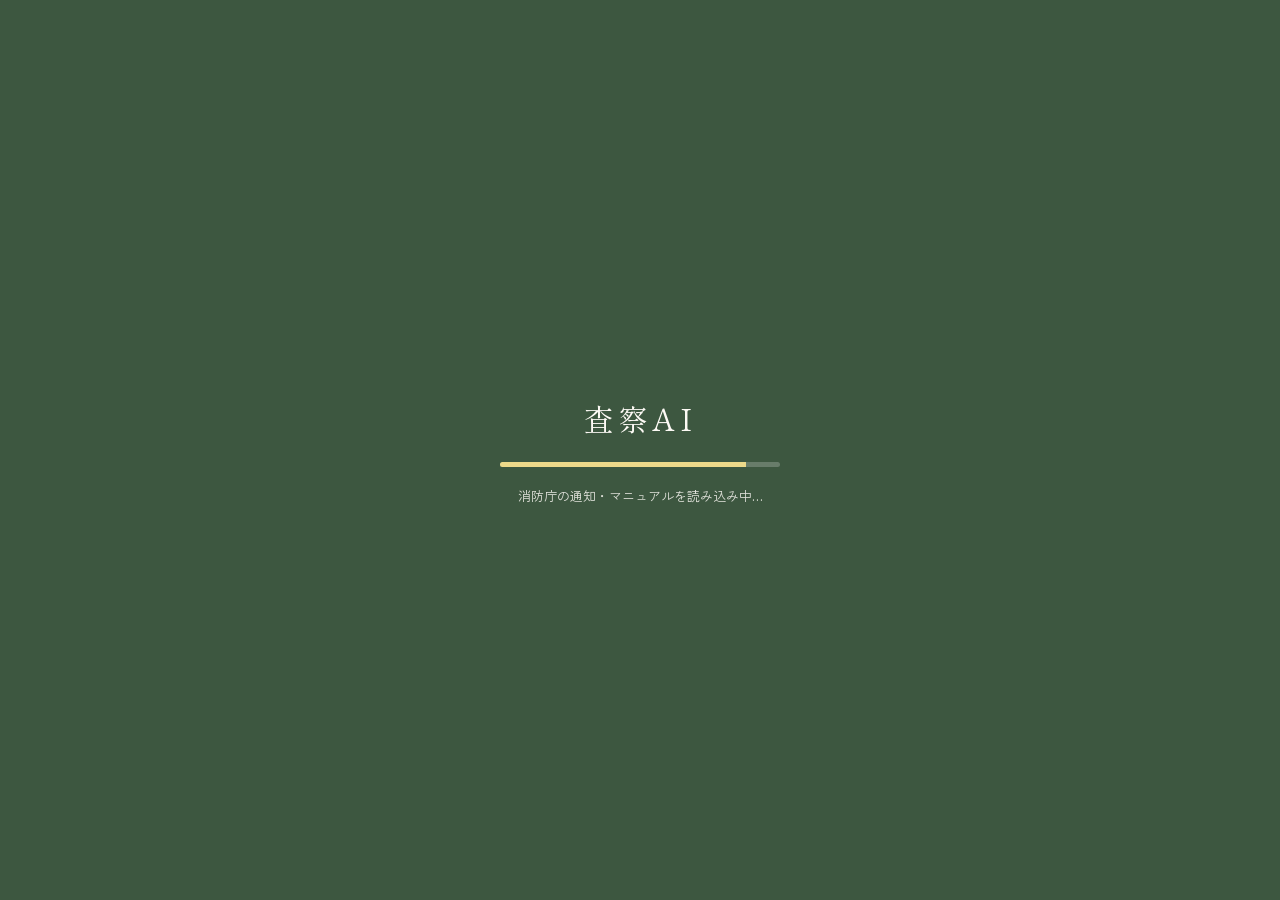
==== commit b6394477: "Go back to the previous design The Material Design 3 rebuild read worse in use than the look it repl" ====
--- a/index.html
+++ b/index.html
@@ -14,564 +14,362 @@
 <link rel="icon" href="icons/icon-192.png">
 <link rel="preconnect" href="https://fonts.googleapis.com">
 <link rel="preconnect" href="https://fonts.gstatic.com" crossorigin>
-<link href="https://fonts.googleapis.com/css2?family=Roboto:wght@400;500;700&family=Noto+Sans+JP:wght@400;500;700&display=swap" rel="stylesheet">
+<link href="https://fonts.googleapis.com/css2?family=Shippori+Mincho:wght@400;600;700&family=Zen+Kaku+Gothic+New:wght@300;400;500;700&display=swap" rel="stylesheet">
 <style>
-/* =====================================================================
-   Material Design 3
-   ソースカラーはこのアプリが使ってきたセージ（#5C7A5F）。
-   M3 はソースカラーを手で選んでよいとしているので、体系だけ M3 に乗せ、
-   アプリの素性は変えていない。トークンは scripts/build_m3_theme.py が生成する。
-   ===================================================================== */
 :root{
-  --md-primary: #136D2F;
-  --md-on-primary: #FFFFFF;
-  --md-primary-container: #A2F6AD;
-  --md-on-primary-container: #002203;
-  --md-inverse-primary: #86D992;
-  --md-secondary: #4D644F;
-  --md-on-secondary: #FFFFFF;
-  --md-secondary-container: #CFE9D1;
-  --md-on-secondary-container: #0B200D;
-  --md-tertiary: #11686F;
-  --md-on-tertiary: #FFFFFF;
-  --md-tertiary-container: #A4EFF5;
-  --md-on-tertiary-container: #012022;
-  --md-error: #BE0131;
-  --md-on-error: #FFFFFF;
-  --md-error-container: #FEDAD8;
-  --md-on-error-container: #400004;
-  --md-surface: #F6FAF6;
-  --md-on-surface: #191C1A;
-  --md-surface-dim: #D7DBD7;
-  --md-surface-bright: #F6FAF6;
-  --md-surface-container-lowest: #FFFFFF;
-  --md-surface-container-low: #F0F5F1;
-  --md-surface-container: #EBEFEB;
-  --md-surface-container-high: #E5E9E5;
-  --md-surface-container-highest: #DFE3E0;
-  --md-inverse-surface: #2E312E;
-  --md-inverse-on-surface: #EEF2EE;
-  --md-surface-variant: #DBE5DC;
-  --md-on-surface-variant: #414941;
-  --md-outline: #717971;
-  --md-outline-variant: #BFC9C0;
-  --md-scrim: #000000;
-  --md-shadow: #000000;
-}
-
-@media (prefers-color-scheme: dark){
-  :root:not([data-theme="light"]){
-    --md-primary: #86D992;
-    --md-on-primary: #003913;
-    --md-primary-container: #01531F;
-    --md-on-primary-container: #A2F6AD;
-    --md-inverse-primary: #136D2F;
-    --md-secondary: #B3CDB5;
-    --md-on-secondary: #203523;
-    --md-secondary-container: #364C38;
-    --md-on-secondary-container: #CFE9D1;
-    --md-tertiary: #88D3D9;
-    --md-on-tertiary: #02363A;
-    --md-tertiary-container: #034F54;
-    --md-on-tertiary-container: #A4EFF5;
-    --md-error: #FFB3B0;
-    --md-on-error: #670116;
-    --md-error-container: #920123;
-    --md-on-error-container: #FEDAD8;
-    --md-surface: #111411;
-    --md-on-surface: #DFE3E0;
-    --md-surface-dim: #111411;
-    --md-surface-bright: #373A37;
-    --md-surface-container-lowest: #0B0F0B;
-    --md-surface-container-low: #191C1A;
-    --md-surface-container: #1D201E;
-    --md-surface-container-high: #282B28;
-    --md-surface-container-highest: #323633;
-    --md-inverse-surface: #DFE3E0;
-    --md-inverse-on-surface: #2E312E;
-    --md-surface-variant: #414941;
-    --md-on-surface-variant: #BFC9C0;
-    --md-outline: #8A938A;
-    --md-outline-variant: #414941;
-    --md-scrim: #000000;
-    --md-shadow: #000000;
-  }
-}
-
-:root[data-theme="dark"]{
-  --md-primary: #86D992;
-  --md-on-primary: #003913;
-  --md-primary-container: #01531F;
-  --md-on-primary-container: #A2F6AD;
-  --md-inverse-primary: #136D2F;
-  --md-secondary: #B3CDB5;
-  --md-on-secondary: #203523;
-  --md-secondary-container: #364C38;
-  --md-on-secondary-container: #CFE9D1;
-  --md-tertiary: #88D3D9;
-  --md-on-tertiary: #02363A;
-  --md-tertiary-container: #034F54;
-  --md-on-tertiary-container: #A4EFF5;
-  --md-error: #FFB3B0;
-  --md-on-error: #670116;
-  --md-error-container: #920123;
-  --md-on-error-container: #FEDAD8;
-  --md-surface: #111411;
-  --md-on-surface: #DFE3E0;
-  --md-surface-dim: #111411;
-  --md-surface-bright: #373A37;
-  --md-surface-container-lowest: #0B0F0B;
-  --md-surface-container-low: #191C1A;
-  --md-surface-container: #1D201E;
-  --md-surface-container-high: #282B28;
-  --md-surface-container-highest: #323633;
-  --md-inverse-surface: #DFE3E0;
-  --md-inverse-on-surface: #2E312E;
-  --md-surface-variant: #414941;
-  --md-on-surface-variant: #BFC9C0;
-  --md-outline: #8A938A;
-  --md-outline-variant: #414941;
-  --md-scrim: #000000;
-  --md-shadow: #000000;
-}
-
-:root{
-  /* 形状スケール（m3.material.io/styles/shape/corner-radius-scale） */
-  --md-corner-xs: 4px;
-  --md-corner-s: 8px;
-  --md-corner-m: 12px;
-  --md-corner-l: 16px;
-  --md-corner-xl: 28px;
-  --md-corner-full: 9999px;
-
-  /* 字面。M3 の欧文は Roboto。和文は Roboto と一緒に設計された Noto Sans JP を使う */
-  --md-font: Roboto, "Noto Sans JP", system-ui, sans-serif;
-
-  /* 高さ（M3 のエレベーション。面の重なりを影と色の両方で表す） */
-  --md-elev-1: 0 1px 2px rgba(0,0,0,.30), 0 1px 3px 1px rgba(0,0,0,.15);
-  --md-elev-2: 0 1px 2px rgba(0,0,0,.30), 0 2px 6px 2px rgba(0,0,0,.15);
-  --md-elev-3: 0 4px 8px 3px rgba(0,0,0,.15), 0 1px 3px rgba(0,0,0,.30);
-
-  /* M3 の標準イージング */
-  --md-ease: cubic-bezier(.2,0,0,1);
-  --md-ease-emph: cubic-bezier(.05,.7,.1,1);
-
-  --nav-h: 80px;
-}
-
-*{box-sizing:border-box}
+  --cream:#F7F3EC; --warm-white:#FDFAF5;
+  --sage:#5C7A5F; --sage-light:#8AAE8D; --sage-dark:#3D5740;
+  --terra:#C0714F; --terra-light:#DDA08A; --terra-pale:#F5E6DF;
+  --ochre:#C89A3E; --ochre-light:#EDD98A;
+  --bark:#6B4F3A; --bark-light:#A07A5F;
+  --ink:#2A2118; --ink-soft:#4A3F35;
+  --mist:#B8C4B0;
+  --shadow:rgba(42,33,24,0.12);
+  --radius-sm:8px; --radius-md:16px; --radius-lg:24px; --radius-xl:36px;
+  --font-serif:'Shippori Mincho',serif;
+  --font-sans:'Zen Kaku Gothic New',sans-serif;
+}
+*{box-sizing:border-box;margin:0;padding:0}
 html{-webkit-text-size-adjust:100%}
 body{
-  margin:0;
-  font-family:var(--md-font);
-  background:var(--md-surface);
-  color:var(--md-on-surface);
-  /* body-large */
-  font-size:16px; line-height:1.75; letter-spacing:.5px;
-  padding-bottom:calc(var(--nav-h) + env(safe-area-inset-bottom, 0px));
+  font-family:var(--font-sans);background:var(--cream);color:var(--ink);
+  line-height:1.75;font-size:15px;
+  padding-bottom:calc(24px + env(safe-area-inset-bottom,0px));
   -webkit-font-smoothing:antialiased;
 }
 
-/* ---------- 型スケール ---------- */
-.md-headline-s{font-size:24px;line-height:1.4;letter-spacing:0;font-weight:400}
-.md-title-l{font-size:22px;line-height:1.4;letter-spacing:0;font-weight:400}
-.md-title-m{font-size:16px;line-height:1.6;letter-spacing:.15px;font-weight:500}
-.md-title-s,h3{font-size:14px;line-height:1.55;letter-spacing:.1px;font-weight:500}
-.md-body-m{font-size:14px;line-height:1.8;letter-spacing:.25px}
-.md-body-s,.muted{font-size:12px;line-height:1.75;letter-spacing:.4px}
-.md-label-l{font-size:14px;line-height:1.45;letter-spacing:.1px;font-weight:500}
-.md-label-m{font-size:12px;line-height:1.35;letter-spacing:.5px;font-weight:500}
-
-h3{margin:0 0 10px;color:var(--md-on-surface)}
-.muted{color:var(--md-on-surface-variant);margin:0}
-a{color:var(--md-primary)}
-a:focus-visible,button:focus-visible,input:focus-visible,select:focus-visible,textarea:focus-visible{
-  outline:3px solid var(--md-secondary);outline-offset:2px;border-radius:var(--md-corner-xs)
-}
-
-/* ---------- トップアプリバー（small） ---------- */
+/* ---------- 起動画面 ---------- */
+#app-loading{
+  position:fixed;inset:0;z-index:2000;background:var(--sage-dark);color:var(--warm-white);
+  display:flex;flex-direction:column;align-items:center;justify-content:center;gap:18px;padding:24px;text-align:center;
+}
+#app-loading .mark{font-family:var(--font-serif);font-size:30px;letter-spacing:.14em}
+#app-loading .bar{width:min(280px,72vw);height:5px;border-radius:3px;background:rgba(255,255,255,.22);overflow:hidden}
+#app-loading .bar span{display:block;height:100%;width:0;background:var(--ochre-light);transition:width .3s ease}
+#app-loading .msg{font-size:13px;opacity:.85;min-height:1.6em}
+
+/* ---------- ヘッダー ---------- */
 .site-header{
-  background:var(--md-surface);
-  color:var(--md-on-surface);
-  padding:0 16px;
-  padding-top:env(safe-area-inset-top, 0px);
-  display:flex;align-items:center;gap:12px;
-  min-height:64px;
-  position:sticky;top:0;z-index:60;
-  border-bottom:1px solid var(--md-outline-variant);
-}
-.site-header .title{font-size:22px;line-height:1.3;letter-spacing:0;font-weight:500;margin:0}
-.site-header .sub{display:none}
-
-/* ---------- ナビゲーションバー（画面下・3〜5件） ---------- */
-.m3-nav{
-  position:fixed;left:0;right:0;bottom:0;z-index:70;
-  display:flex;justify-content:space-around;align-items:flex-start;
-  height:calc(var(--nav-h) + env(safe-area-inset-bottom, 0px));
-  padding:12px 8px env(safe-area-inset-bottom, 0px);
-  background:var(--md-surface-container);
-  border-top:1px solid var(--md-outline-variant);
-}
-.m3-nav-item{
-  flex:1;max-width:120px;border:none;background:none;cursor:pointer;
-  display:flex;flex-direction:column;align-items:center;gap:4px;
-  padding:0;font-family:var(--md-font);color:var(--md-on-surface-variant);
-}
-.m3-nav-ind{
-  width:64px;height:32px;border-radius:var(--md-corner-full);
-  display:flex;align-items:center;justify-content:center;
-  transition:background-color .2s var(--md-ease);
-}
-.m3-nav-item .ico{width:24px;height:24px;display:block}
-.m3-nav-lbl{font-size:12px;line-height:1.35;letter-spacing:.5px;font-weight:500}
-.m3-nav-item:hover .m3-nav-ind{background:color-mix(in srgb, var(--md-on-surface) 8%, transparent)}
-.m3-nav-item.on{color:var(--md-on-surface)}
-.m3-nav-item.on .m3-nav-ind{background:var(--md-secondary-container);color:var(--md-on-secondary-container)}
-.m3-nav-item.on .m3-nav-lbl{color:var(--md-on-surface)}
-
-/* ---------- プライマリタブ（行き先の中の切替） ---------- */
-.m3-tabs{
-  display:flex;background:var(--md-surface);
-  border-bottom:1px solid var(--md-outline-variant);
-  position:sticky;top:64px;z-index:55;overflow-x:auto;scrollbar-width:none;
-}
-.m3-tabs::-webkit-scrollbar{display:none}
-.m3-tabs:empty{display:none}
-.m3-tab{
-  flex:1;min-width:max-content;min-height:48px;padding:0 16px;
-  border:none;background:none;cursor:pointer;font-family:var(--md-font);
-  font-size:14px;letter-spacing:.1px;font-weight:500;
-  color:var(--md-on-surface-variant);position:relative;
-  transition:color .15s var(--md-ease);
-}
-.m3-tab:hover{background:color-mix(in srgb, var(--md-on-surface) 8%, transparent)}
-.m3-tab.on{color:var(--md-primary)}
-.m3-tab.on::after{
-  content:'';position:absolute;left:50%;transform:translateX(-50%);
-  bottom:0;width:calc(100% - 32px);max-width:120px;height:3px;
-  background:var(--md-primary);border-radius:3px 3px 0 0;
-}
-
-/* ---------- レイアウト ---------- */
-.main{max-width:840px;margin:0 auto;padding:12px 16px 24px}
-
-/* 広い画面では、上下のバーの中身も本文と同じ幅に揃える。
-   M3 はバー自体を画面いっぱいに置き、中身は本文の段組に合わせるという整理
-   （m3.material.io/foundations/layout/applying-layout）。 */
-@media (min-width:880px){
-  .site-header,.m3-tabs{padding-left:max(16px,calc((100% - 840px) / 2));
-                        padding-right:max(16px,calc((100% - 840px) / 2))}
-  .m3-nav{padding-left:max(8px,calc((100% - 480px) / 2));
-          padding-right:max(8px,calc((100% - 480px) / 2))}
-}
+  background:var(--sage-dark);color:var(--warm-white);
+  padding-top:max(14px,calc(14px + env(safe-area-inset-top,0px)));
+  padding-bottom:12px;padding-left:16px;padding-right:16px;
+  position:sticky;top:0;z-index:60;box-shadow:0 2px 12px var(--shadow);
+}
+@media (display-mode:standalone){
+  .site-header{padding-top:max(20px,calc(env(safe-area-inset-top,0px) + 10px))}
+}
+.site-header h1{font-family:var(--font-serif);font-size:19px;font-weight:600;letter-spacing:.06em}
+.site-header .sub{font-size:11px;opacity:.78;margin-top:2px;letter-spacing:.03em}
+
+/* ---------- 検索窓（最上部固定） ---------- */
+.searchbar{
+  position:sticky;top:0;z-index:55;background:var(--cream);
+  padding:10px 12px 8px;border-bottom:1px solid rgba(107,79,58,.14);
+}
+.searchbar.stick-under{top:0}
+.search-input-wrap{position:relative;display:flex;align-items:center}
+.searchbar input[type=search],.searchbar textarea{
+  width:100%;font-family:var(--font-sans);font-size:16px;color:var(--ink);
+  background:var(--warm-white);border:1.5px solid var(--mist);border-radius:var(--radius-md);
+  padding:12px 44px 12px 14px;outline:none;resize:vertical;line-height:1.6;
+}
+.searchbar textarea{min-height:76px}
+.searchbar input[type=search]:focus,.searchbar textarea:focus{border-color:var(--sage)}
+.search-go{
+  position:absolute;right:6px;bottom:6px;border:none;cursor:pointer;
+  width:34px;height:34px;border-radius:50%;background:var(--sage);color:#fff;font-size:15px;
+}
+.search-hint{font-size:11px;color:var(--bark-light);margin-top:6px;line-height:1.6}
+
+/* ---------- ナビ ---------- */
+.nav-bar{
+  display:flex;background:var(--warm-white);border-bottom:1px solid rgba(107,79,58,.14);
+  position:sticky;top:0;z-index:58;
+}
+.nav-tab{
+  flex:1;text-align:center;padding:11px 4px 9px;font-size:12px;cursor:pointer;
+  border:none;background:none;color:var(--bark-light);font-family:var(--font-sans);
+  border-bottom:2.5px solid transparent;transition:.15s;
+;white-space:nowrap}
+.sprite{position:absolute;width:0;height:0;overflow:hidden}
+/* 図面の記号に寄せた線画。色はテキストから継承させ、選択状態の変化にそのまま追従させる */
+.ico,.mk{fill:none;stroke:currentColor;stroke-width:1.6;stroke-linecap:square;stroke-linejoin:miter}
+.nav-tab .ico{display:block;width:21px;height:21px;margin:0 auto 3px}
+.mk{width:1em;height:1em;vertical-align:-.14em;margin-right:.35em;flex:none}
+.mk.terra{color:var(--terra)}
+.mk.sage{color:var(--sage-dark)}
+h3 .mk{width:1.08em;height:1.08em;margin-right:.4em}
+.search-go .ico{width:20px;height:20px;display:block}
+.nav-tab.active{color:var(--sage-dark);border-bottom-color:var(--sage);font-weight:700}
+
+.main{max-width:760px;margin:0 auto;padding:14px 12px 40px}
 .module{display:none}
 .module.active{display:block}
 
-/* ---------- カード ---------- */
+/* ---------- 共通パーツ ---------- */
 .card{
-  background:var(--md-surface-container-low);
-  border-radius:var(--md-corner-m);
-  padding:16px;margin-bottom:12px;
-}
+  background:var(--warm-white);border-radius:var(--radius-md);
+  padding:14px 15px;margin-bottom:12px;box-shadow:0 1px 5px var(--shadow);
+}
+.card h3{font-family:var(--font-serif);font-size:15px;color:var(--sage-dark);margin-bottom:8px;font-weight:600}
+.muted{color:var(--bark-light);font-size:12px;line-height:1.7}
+.row{display:flex;gap:8px;flex-wrap:wrap;align-items:center}
+label.fld{display:block;font-size:12px;color:var(--bark);margin:10px 0 4px;font-weight:500}
+select,input[type=text],input[type=number],input[type=date],input[type=password],textarea.f{
+  width:100%;font-family:var(--font-sans);font-size:15px;color:var(--ink);
+  background:var(--warm-white);border:1.5px solid var(--mist);border-radius:var(--radius-sm);
+  padding:9px 10px;outline:none;
+}
+select:focus,input:focus,textarea.f:focus{border-color:var(--sage)}
+textarea.f{min-height:70px;line-height:1.7;resize:vertical}
+.btn{
+  font-family:var(--font-sans);font-size:14px;font-weight:500;cursor:pointer;
+  border:none;border-radius:var(--radius-xl);padding:10px 18px;background:var(--sage);color:#fff;
+}
+.btn.sec{background:var(--warm-white);color:var(--sage-dark);border:1.5px solid var(--sage-light)}
+.btn.warn{background:var(--terra)}
+.btn.sm{padding:6px 13px;font-size:12.5px}
+.btn:disabled{opacity:.5;cursor:not-allowed}
+
+.chips{display:flex;gap:6px;flex-wrap:wrap;margin:8px 0}
+.chip{
+  font-size:12px;padding:5px 11px;border-radius:var(--radius-xl);cursor:pointer;
+  border:1.5px solid var(--mist);background:var(--warm-white);color:var(--bark);font-family:var(--font-sans);
+}
+.chip.on{background:var(--sage);border-color:var(--sage);color:#fff}
+
+.badge{
+  display:inline-block;font-size:10.5px;padding:2px 8px;border-radius:var(--radius-xl);
+  background:var(--sage-light);color:#fff;margin-right:5px;vertical-align:middle;letter-spacing:.02em;
+}
+.badge.law{background:var(--sage-dark)}
+.badge.rule{background:var(--bark-light)}
+.badge.kenchiku{background:var(--ochre)}
+.badge.kiken{background:var(--terra)}
+.badge.tokutei{background:var(--terra);}
+.badge.ord{background:var(--bark)}
+.badge.fdma{background:var(--sage)}
+.badge.note{background:var(--ochre)}
+.bnitem{border:1px solid var(--mist);border-radius:var(--radius-sm);padding:10px 11px;margin-top:10px;background:var(--warm-white)}
+.bnitem-h{display:flex;align-items:center;gap:8px;margin-bottom:7px}
+.bnitem-n{width:20px;height:20px;border-radius:50%;background:var(--sage);color:#fff;
+  font-size:11px;display:flex;align-items:center;justify-content:center;flex:none}
+.bnitem-l{flex:1;font-size:12.5px;font-weight:700;color:var(--ink)}
+.refgroup{border-top:1px solid var(--mist);padding:10px 0}
+.refgroup:first-of-type{border-top:none;padding-top:2px}
+.refgroup-t{font-size:11.5px;color:var(--bark-light);margin-bottom:6px}
+.refgroup-i{display:flex;flex-wrap:wrap;gap:6px}
+.reflink{display:flex;flex-direction:column;align-items:flex-start;gap:1px;
+  background:var(--warm-white);border:1px solid var(--mist);border-radius:var(--radius-sm);
+  padding:6px 10px;cursor:pointer;font-family:var(--font-sans);text-align:left;
+  transition:border-color .15s,background .15s}
+.reflink:hover{border-color:var(--sage-light);background:var(--cream)}
+.reflink-n{font-size:12.5px;font-weight:700;color:var(--sage-dark);white-space:nowrap}
+.reflink-p{font-size:10.5px;color:var(--bark-light)}
+.tbl-wrap{overflow-x:auto;-webkit-overflow-scrolling:touch;margin-top:6px}
+.tbl{border-collapse:collapse;font-size:12px;min-width:100%}
+.tbl th,.tbl td{border:1px solid var(--mist);padding:5px 7px;vertical-align:top;text-align:left;line-height:1.7}
+.tbl th{background:var(--cream);font-weight:700;white-space:nowrap}
+.tbl td{max-width:min(60vw,420px);white-space:pre-wrap}
+
+/* ---------- 設備判定 ---------- */
+.row2{display:grid;grid-template-columns:1fr 1fr;gap:10px}
+@media (max-width:420px){ .row2{grid-template-columns:1fr} }
+.chk{display:flex;align-items:center;gap:8px;margin-top:10px;font-size:13px;color:var(--ink-soft)}
+.chk input{width:auto;margin:0}
+.calc{background:var(--warm-white);border:1px solid var(--mist);border-radius:var(--radius-sm);padding:10px 12px;margin-top:8px}
+.calc-row{display:flex;justify-content:space-between;gap:10px;font-size:13px;padding:3px 0;line-height:1.7}
+.calc-row span:first-child{color:var(--bark-light);flex-shrink:0}
+.calc-row span:last-child{text-align:right}
+.calc-row.total{border-top:1px solid var(--mist);margin-top:5px;padding-top:7px;font-weight:700;color:var(--sage-dark)}
+.calc-row.muted span{color:var(--bark-light)}
+.hit-note{background:rgba(192,113,79,.12);border-left:3px solid var(--terra);border-radius:var(--radius-sm);padding:8px 11px;font-size:13px;color:var(--bark)}
+.ok-note{background:rgba(92,122,95,.1);border-left:3px solid var(--sage);border-radius:var(--radius-sm);padding:8px 11px;font-size:13px;color:var(--sage-dark)}
+.setsubi-row{border-top:1px solid var(--mist);padding:11px 0}
+.setsubi-row:first-of-type{border-top:none}
+.setsubi-row .s-name{font-weight:700;font-size:13.5px;color:var(--ink)}
+.setsubi-row .s-verdict{font-size:12.5px;margin-top:3px;color:var(--bark-light)}
+.setsubi-row.hit .s-verdict{color:var(--terra);font-weight:700}
+.setsubi-row.ok .s-verdict{color:var(--sage-dark)}
+.setsubi-row .s-note{font-size:11.5px;color:var(--bark-light);margin-top:4px;line-height:1.8}
+.setsubi-row .s-refs{margin-top:6px;display:flex;flex-wrap:wrap;gap:5px}
+.zumen-img{max-width:100%;border-radius:var(--radius-sm);border:1px solid var(--mist);margin-top:10px;display:block}
+
+/* ---------- 防火管理者・執行手続き ---------- */
+.row2{display:grid;grid-template-columns:1fr 1fr;gap:10px}
+@media (max-width:420px){ .row2{grid-template-columns:1fr} }
+.checkline{
+  display:flex;align-items:center;gap:8px;margin-top:12px;
+  font-size:13px;color:var(--ink-soft);line-height:1.6;cursor:pointer;
+}
+.checkline input{width:18px;height:18px;accent-color:var(--sage);flex:0 0 auto}
+.verdict{
+  border-radius:var(--radius-md);padding:14px 16px;margin-bottom:12px;
+  border:1px solid transparent;
+}
+.verdict.need{background:rgba(192,113,79,.13);border-color:rgba(192,113,79,.42)}
+.verdict.free{background:rgba(92,122,95,.13);border-color:rgba(92,122,95,.4)}
+.verdict .big{font-family:var(--font-serif);font-size:19px;font-weight:700;color:var(--ink);line-height:1.5}
+.verdict .sub{font-size:12.5px;color:var(--ink-soft);margin-top:7px;line-height:1.85}
+.kv{display:flex;gap:8px;flex-wrap:wrap;margin-top:10px}
+.kv span{
+  background:var(--warm-white);border:1px solid var(--mist);border-radius:var(--radius-xl);
+  padding:3px 11px;font-size:11.5px;color:var(--ink-soft);
+}
+.stage{
+  border-left:2px solid var(--mist);padding:0 0 18px 16px;margin-left:8px;position:relative;
+}
+.stage:last-child{border-left-color:transparent;padding-bottom:4px}
+.stage::before{
+  content:'';position:absolute;left:-6px;top:3px;width:10px;height:10px;border-radius:50%;
+  background:var(--sage);border:2px solid var(--cream);
+}
+.stage .sname{font-family:var(--font-serif);font-size:15px;font-weight:700;color:var(--ink)}
+.stage .sdesc{font-size:12.5px;color:var(--ink-soft);line-height:1.9;margin-top:5px}
+.reflink{
+  display:inline-block;background:var(--warm-white);border:1px solid var(--sage-light);
+  border-radius:var(--radius-xl);padding:3px 11px;font-size:11.5px;
+  color:var(--sage-dark);text-decoration:none;
+}
+.reflink:hover{background:var(--terra-pale);border-color:var(--terra)}
+.stage .scaution{
+  background:rgba(200,154,62,.15);border-radius:var(--radius-sm);
+  padding:7px 10px;margin-top:8px;font-size:11.5px;color:var(--bark);line-height:1.75;
+}
+
+/* ---------- 条文カード ---------- */
 .art{
-  background:var(--md-surface);
-  border:1px solid var(--md-outline-variant);
-  border-radius:var(--md-corner-m);
-  padding:14px;margin-top:10px;
-}
-
-/* ---------- ボタン ---------- */
-.btn{
-  min-height:40px;padding:0 24px;border:none;cursor:pointer;
-  border-radius:var(--md-corner-full);
-  background:var(--md-primary);color:var(--md-on-primary);
-  font-family:var(--md-font);font-size:14px;letter-spacing:.1px;font-weight:500;
-  display:inline-flex;align-items:center;justify-content:center;gap:8px;
-  transition:box-shadow .15s var(--md-ease),background-color .15s var(--md-ease);
-}
-.btn:hover{box-shadow:var(--md-elev-1)}
-.btn:active{box-shadow:none}
-.btn .mk{margin-right:0}
-/* トーナル（第二段階の操作） */
-.btn.sec{background:var(--md-secondary-container);color:var(--md-on-secondary-container)}
-/* 注意を要する操作 */
-.btn.warn{background:var(--md-error);color:var(--md-on-error)}
-.btn.sm{min-height:32px;padding:0 16px;font-size:13px}
-.btn:disabled{background:color-mix(in srgb, var(--md-on-surface) 12%, transparent);
-  color:color-mix(in srgb, var(--md-on-surface) 38%, transparent);cursor:default;box-shadow:none}
-.row{display:flex;flex-wrap:wrap;gap:8px;align-items:center}
-.row2{display:grid;grid-template-columns:1fr 1fr;gap:12px}
-@media (max-width:420px){.row2{grid-template-columns:1fr}}
-
-/* ---------- テキストフィールド（outlined） ---------- */
-input[type=text],input[type=number],input[type=date],input[type=password],input[type=email],
-select,textarea,.f{
-  width:100%;min-height:52px;padding:14px 16px;
-  font-family:var(--md-font);font-size:16px;line-height:1.6;letter-spacing:.5px;
-  color:var(--md-on-surface);
-  background:var(--md-surface);
-  border:1px solid var(--md-outline);
-  border-radius:var(--md-corner-xs);
-  transition:border-color .15s var(--md-ease);
-}
-textarea,.f{min-height:96px;resize:vertical;line-height:1.8}
-input:focus,select:focus,textarea:focus,.f:focus{
-  outline:none;border:2px solid var(--md-primary);padding:13px 15px
-}
-input::placeholder,textarea::placeholder{color:var(--md-on-surface-variant);opacity:.8}
-select{appearance:none;
-  background-image:linear-gradient(45deg,transparent 50%,var(--md-on-surface-variant) 50%),
-                   linear-gradient(135deg,var(--md-on-surface-variant) 50%,transparent 50%);
-  background-position:calc(100% - 20px) 50%, calc(100% - 14px) 50%;
-  background-size:6px 6px, 6px 6px;background-repeat:no-repeat;padding-right:44px}
-.fld{display:block;font-size:12px;line-height:1.5;letter-spacing:.5px;font-weight:500;
-  color:var(--md-on-surface-variant);margin:14px 0 6px}
-.checkline,.chk{display:flex;align-items:center;gap:12px;margin-top:12px;
-  font-size:14px;letter-spacing:.25px;color:var(--md-on-surface);cursor:pointer}
-.checkline input,.chk input{width:20px;height:20px;min-height:0;margin:0;accent-color:var(--md-primary)}
-
-/* 検索バー */
-/* ファイル選択は輪郭ボタンの見た目に寄せる */
-input[type=file]{width:100%;min-height:auto;padding:10px 0;border:none;background:none;
-  font-family:var(--md-font);font-size:13px;color:var(--md-on-surface-variant)}
-input[type=file]::file-selector-button{
-  min-height:40px;padding:0 20px;margin-right:12px;cursor:pointer;
-  border:1px solid var(--md-outline);border-radius:var(--md-corner-full);
-  background:transparent;color:var(--md-primary);
-  font-family:var(--md-font);font-size:14px;letter-spacing:.1px;font-weight:500}
-input[type=file]::file-selector-button:hover{background:color-mix(in srgb, var(--md-primary) 8%, transparent)}
-
-/* 検索窓は M3 の search bar にならい、角を丸めた面の中に実行ボタンを重ねる */
-.searchbar{margin-bottom:10px}
-.search-input-wrap{position:relative}
-.search-input-wrap input,.search-input-wrap textarea{
-  min-height:56px;border-radius:var(--md-corner-xl);
-  padding:16px 64px 16px 20px;resize:none;overflow:hidden;
-  background:var(--md-surface-container-high);border-color:transparent}
-.search-input-wrap input:focus,.search-input-wrap textarea:focus{
-  border:2px solid var(--md-primary);padding:15px 63px 15px 19px}
-.search-go{
-  position:absolute;right:8px;top:50%;transform:translateY(-50%);
-  width:40px;height:40px;border:none;cursor:pointer;
-  border-radius:var(--md-corner-full);
-  background:var(--md-primary);color:var(--md-on-primary);
-  display:flex;align-items:center;justify-content:center;
-  transition:box-shadow .15s var(--md-ease)}
-.search-go:hover{box-shadow:var(--md-elev-1)}
-.search-go .ico{width:22px;height:22px}
-.search-hint{font-size:12px;letter-spacing:.4px;color:var(--md-on-surface-variant);margin:0 0 10px}
-
-/* ---------- チップ（filter） ---------- */
-.chips{display:flex;flex-wrap:wrap;gap:8px;margin-bottom:10px}
-.chip{
-  min-height:32px;padding:0 16px;cursor:pointer;
-  border:1px solid var(--md-outline);border-radius:var(--md-corner-s);
-  background:transparent;color:var(--md-on-surface-variant);
-  font-family:var(--md-font);font-size:14px;letter-spacing:.1px;font-weight:500;
-  display:inline-flex;align-items:center;
-  transition:background-color .15s var(--md-ease),border-color .15s var(--md-ease)}
-.chip:hover{background:color-mix(in srgb, var(--md-on-surface) 8%, transparent)}
-.chip.on{background:var(--md-secondary-container);color:var(--md-on-secondary-container);border-color:transparent}
-
-/* ---------- バッジ ---------- */
-.badge{
-  display:inline-flex;align-items:center;min-height:20px;padding:0 8px;margin-right:6px;
-  border-radius:var(--md-corner-s);
-  background:var(--md-secondary-container);color:var(--md-on-secondary-container);
-  font-size:11px;line-height:1.4;letter-spacing:.5px;font-weight:500}
-.badge.law{background:var(--md-primary-container);color:var(--md-on-primary-container)}
-.badge.rule,.badge.kenchiku{background:var(--md-surface-container-highest);color:var(--md-on-surface-variant)}
-.badge.kiken,.badge.ord{background:var(--md-tertiary-container);color:var(--md-on-tertiary-container)}
-.badge.fdma{background:var(--md-primary-container);color:var(--md-on-primary-container)}
-.badge.note{background:var(--md-tertiary-container);color:var(--md-on-tertiary-container)}
-.badge.tokutei{background:var(--md-error-container);color:var(--md-on-error-container)}
-
-/* ---------- 注記・状態 ---------- */
+  background:var(--warm-white);border-left:3px solid var(--sage-light);
+  border-radius:var(--radius-sm);padding:12px 13px;margin-bottom:10px;box-shadow:0 1px 4px var(--shadow);
+}
+.art .head{display:flex;justify-content:space-between;align-items:flex-start;gap:8px}
+.art .title{font-family:var(--font-serif);font-size:14.5px;color:var(--sage-dark);font-weight:600;line-height:1.55}
+.art .caption{font-size:12.5px;color:var(--bark);margin-top:2px}
+.art .crumbs{font-size:10.5px;color:var(--bark-light);margin-top:4px}
+.art .point{font-size:11.5px;color:var(--terra);margin-top:5px}
+.art .body{
+  margin-top:9px;font-size:14px;line-height:1.95;color:var(--ink-soft);
+  border-top:1px dashed rgba(107,79,58,.2);padding-top:9px;display:none;white-space:pre-wrap;
+}
+.art .body.open{display:block}
+.art .body .para{margin-bottom:9px}
+.art .body .pn{color:var(--sage);font-weight:700;margin-right:5px}
+.art .body .item{margin-left:1em;font-size:13.5px}
+.art .body .sub{margin-left:2em;font-size:13px;color:var(--bark)}
+.art .foot{
+  display:flex;justify-content:space-between;align-items:center;gap:8px;margin-top:9px;flex-wrap:wrap;
+}
+.art .foot a{
+  font-size:12px;color:var(--terra);text-decoration:none;border-bottom:1px solid var(--terra-light);
+}
+.art .fresh{font-size:10px;color:var(--bark-light)}
+.toggle-body{
+  background:none;border:none;color:var(--sage);font-size:12px;cursor:pointer;
+  font-family:var(--font-sans);padding:2px 0;
+}
+
+/* ---------- 指摘結果 ---------- */
+.finding{
+  background:var(--terra-pale);border-radius:var(--radius-md);padding:13px 14px;margin-bottom:14px;
+}
+.finding h4{font-family:var(--font-serif);font-size:14.5px;color:var(--bark);margin-bottom:3px;font-weight:600}
+.finding .meta{font-size:11px;color:var(--bark-light);margin-bottom:9px}
+.finding .note{
+  font-size:12px;color:var(--ink-soft);background:rgba(255,255,255,.6);
+  padding:8px 10px;border-radius:var(--radius-sm);margin-top:9px;line-height:1.75;
+}
+.conf{display:inline-block;font-size:10.5px;color:#fff;background:var(--sage);padding:2px 8px;border-radius:var(--radius-xl)}
+.conf.mid{background:var(--ochre)}
+.conf.low{background:var(--bark-light)}
+
+/* ---------- 注意書き ---------- */
 .disclaimer{
-  background:var(--md-surface-container-high);color:var(--md-on-surface-variant);
-  border-radius:var(--md-corner-m);padding:12px 14px;margin-top:10px;
-  font-size:12px;line-height:1.85;letter-spacing:.4px}
-.note{background:var(--md-surface-container-high);color:var(--md-on-surface);
-  border-radius:var(--md-corner-m);padding:12px 14px;
-  font-size:12.5px;line-height:1.85;letter-spacing:.3px}
-.hit-note,.attn,.attn-sum,.scaution{
-  background:var(--md-error-container);color:var(--md-on-error-container);
-  border-radius:var(--md-corner-m);padding:12px 14px;
-  font-size:12.5px;line-height:1.85;letter-spacing:.3px}
-.ok-note{background:var(--md-primary-container);color:var(--md-on-primary-container);
-  border-radius:var(--md-corner-m);padding:12px 14px;
-  font-size:12.5px;line-height:1.85;letter-spacing:.3px}
-.attn .tok{display:inline-block;background:var(--md-surface);color:var(--md-on-surface);
-  border-radius:var(--md-corner-s);padding:2px 10px;margin:3px 4px 0 0;font-size:11.5px}
-.empty{text-align:center;color:var(--md-on-surface-variant);font-size:14px;padding:32px 16px;line-height:1.9}
-
-/* ---------- 条文カード ---------- */
-.art .title{font-size:14px;line-height:1.55;letter-spacing:.1px;font-weight:500;color:var(--md-on-surface)}
-.art .caption{font-size:13px;color:var(--md-on-surface-variant);margin-top:2px}
-.art .crumbs{font-size:11px;color:var(--md-on-surface-variant);margin-top:3px}
-.art .point{font-size:12px;color:var(--md-primary);margin-top:5px;font-weight:500}
-.art .body{display:none;margin-top:10px}
-.art .body.open{display:block}
-.art .para{font-size:14px;line-height:1.95;letter-spacing:.25px;margin:8px 0;color:var(--md-on-surface)}
-.art .pn{display:inline-block;min-width:22px;color:var(--md-on-surface-variant);font-weight:500}
-.art .item{margin:5px 0 5px 16px;font-size:13.5px;line-height:1.9;color:var(--md-on-surface)}
-.toggle-body{
-  margin-top:10px;min-height:32px;padding:0 16px;cursor:pointer;
-  border:1px solid var(--md-outline);border-radius:var(--md-corner-full);
-  background:transparent;color:var(--md-primary);
-  font-family:var(--md-font);font-size:13px;letter-spacing:.1px;font-weight:500}
-.toggle-body:hover{background:color-mix(in srgb, var(--md-primary) 8%, transparent)}
-.foot{display:flex;flex-wrap:wrap;gap:6px 14px;align-items:center;margin-top:10px;
-  padding-top:10px;border-top:1px solid var(--md-outline-variant)}
-.foot a{font-size:12.5px;font-weight:500;text-decoration:none;display:inline-flex;align-items:center}
-.fresh{font-size:11px;color:var(--md-on-surface-variant);letter-spacing:.4px}
-
-/* ---------- 指摘結果 ---------- */
-.finding{background:var(--md-surface-container-low);border-radius:var(--md-corner-m);
-  padding:16px;margin-bottom:12px}
-.finding h4{margin:0 0 4px;font-size:16px;line-height:1.5;letter-spacing:.15px;font-weight:500}
-.finding .meta{display:flex;flex-wrap:wrap;gap:8px;align-items:center;margin-bottom:8px}
-.conf{font-size:11px;font-weight:500;letter-spacing:.5px;padding:2px 10px;border-radius:var(--md-corner-s);
-  background:var(--md-primary-container);color:var(--md-on-primary-container)}
-.conf.mid{background:var(--md-tertiary-container);color:var(--md-on-tertiary-container)}
-.conf.low{background:var(--md-surface-container-highest);color:var(--md-on-surface-variant)}
-
-/* ---------- 計算の内訳 ---------- */
-.calc{background:var(--md-surface-container);border-radius:var(--md-corner-m);padding:12px 14px;margin-top:10px}
-.calc-row{display:flex;justify-content:space-between;gap:12px;font-size:13.5px;
-  padding:4px 0;line-height:1.75;letter-spacing:.25px}
-.calc-row span:first-child{color:var(--md-on-surface-variant);flex-shrink:0}
-.calc-row span:last-child{text-align:right}
-.calc-row.total{border-top:1px solid var(--md-outline-variant);margin-top:6px;padding-top:8px;
-  font-weight:500;color:var(--md-primary)}
-.calc-row.muted span{color:var(--md-on-surface-variant)}
-
-/* ---------- 設備の判定行 ---------- */
-.setsubi-row{border-top:1px solid var(--md-outline-variant);padding:14px 0}
-.setsubi-row:first-of-type{border-top:none}
-.setsubi-row .s-name{font-weight:500;font-size:14px;letter-spacing:.1px;color:var(--md-on-surface)}
-.setsubi-row .s-verdict{font-size:13px;margin-top:3px;color:var(--md-on-surface-variant)}
-.setsubi-row.hit .s-verdict{color:var(--md-error);font-weight:500}
-.setsubi-row.ok .s-verdict{color:var(--md-primary)}
-.setsubi-row .s-note{font-size:12px;color:var(--md-on-surface-variant);margin-top:5px;line-height:1.85}
-.setsubi-row .s-refs{margin-top:8px;display:flex;flex-wrap:wrap;gap:6px}
-
-/* ---------- 関係法令リンク ---------- */
-.refgroup{border-top:1px solid var(--md-outline-variant);padding:12px 0}
-.refgroup:first-of-type{border-top:none;padding-top:2px}
-.refgroup-t{font-size:12px;letter-spacing:.5px;color:var(--md-on-surface-variant);margin-bottom:8px}
-.refgroup-i{display:flex;flex-wrap:wrap;gap:8px}
-.reflink{
-  display:flex;flex-direction:column;align-items:flex-start;gap:1px;
-  background:var(--md-surface-container-high);border:none;
-  border-radius:var(--md-corner-s);padding:8px 14px;cursor:pointer;
-  font-family:var(--md-font);text-align:left;
-  transition:background-color .15s var(--md-ease)}
-.reflink:hover{background:var(--md-secondary-container)}
-.reflink-n{font-size:13px;font-weight:500;color:var(--md-on-surface);white-space:nowrap}
-.reflink-p{font-size:11px;color:var(--md-on-surface-variant)}
-
-/* ---------- 文案の項目 ---------- */
-.bnitem{background:var(--md-surface-container);border-radius:var(--md-corner-m);
-  padding:14px;margin-top:12px}
-.bnitem-h{display:flex;align-items:center;gap:10px;margin-bottom:8px}
-.bnitem-n{width:24px;height:24px;border-radius:var(--md-corner-full);
-  background:var(--md-primary);color:var(--md-on-primary);
-  font-size:12px;font-weight:500;display:flex;align-items:center;justify-content:center;flex:none}
-.bnitem-l{flex:1;font-size:14px;font-weight:500;letter-spacing:.1px;color:var(--md-on-surface)}
+  background:rgba(200,154,62,.13);border:1px solid rgba(200,154,62,.42);
+  border-radius:var(--radius-sm);padding:9px 11px;font-size:11.5px;color:var(--bark);
+  line-height:1.75;margin:10px 0;
+}
+.disclaimer strong{color:var(--terra)}
 
 /* ---------- メモ ---------- */
-.memo{background:var(--md-surface-container-low);border-radius:var(--md-corner-m);
-  padding:16px;margin-bottom:12px}
-.memo.flagged{background:var(--md-error-container);color:var(--md-on-error-container)}
-.memo .top{display:flex;justify-content:space-between;gap:12px;align-items:flex-start}
-.memo .name{font-size:16px;font-weight:500;letter-spacing:.15px}
-.memo .date{font-size:12px;color:var(--md-on-surface-variant);white-space:nowrap}
-.memo .txt{font-size:14px;line-height:1.9;letter-spacing:.25px;margin-top:10px;white-space:pre-wrap}
-.memo .refs{font-size:12.5px;color:var(--md-on-surface-variant);margin-top:8px;display:flex;align-items:center}
-.memo .acts{display:flex;flex-wrap:wrap;gap:8px;margin-top:12px}
-.status{display:inline-flex;align-items:center;min-height:20px;padding:0 10px;border-radius:var(--md-corner-s);
-  font-size:11px;font-weight:500;letter-spacing:.5px}
-.status.open{background:var(--md-error-container);color:var(--md-on-error-container)}
-.status.doing{background:var(--md-tertiary-container);color:var(--md-on-tertiary-container)}
-.status.done{background:var(--md-primary-container);color:var(--md-on-primary-container)}
-
-/* ---------- 表 ---------- */
-.tbl-wrap{overflow-x:auto;-webkit-overflow-scrolling:touch;margin-top:8px}
-.tbl{border-collapse:collapse;font-size:13px;min-width:100%}
-.tbl th,.tbl td{border:1px solid var(--md-outline-variant);padding:8px 10px;
-  vertical-align:top;text-align:left;line-height:1.75}
-.tbl th{background:var(--md-surface-container-high);font-weight:500;white-space:nowrap}
-.tbl td{max-width:min(60vw,420px);white-space:pre-wrap}
-
-/* ---------- ダイアログ ---------- */
+.memo{background:var(--warm-white);border-radius:var(--radius-md);padding:12px 13px;margin-bottom:10px;box-shadow:0 1px 4px var(--shadow)}
+.memo .top{display:flex;justify-content:space-between;gap:8px;align-items:flex-start}
+.memo .name{font-family:var(--font-serif);font-size:14px;color:var(--sage-dark);font-weight:600}
+.memo .date{font-size:11px;color:var(--bark-light);white-space:nowrap}
+.memo .txt{font-size:13.5px;margin-top:6px;line-height:1.8;white-space:pre-wrap}
+.memo .refs{font-size:11.5px;color:var(--bark);margin-top:6px;line-height:1.8}
+.memo .acts{display:flex;gap:6px;margin-top:8px}
+.status{display:inline-block;font-size:10.5px;padding:2px 8px;border-radius:var(--radius-xl);color:#fff}
+.status.open{background:var(--terra)}
+.status.doing{background:var(--ochre)}
+.status.done{background:var(--sage)}
+
+.empty{text-align:center;color:var(--bark-light);font-size:13px;padding:26px 12px;line-height:1.9}
+
+/* ---------- 共有前の注意喚起 ---------- */
+.attn{
+  background:rgba(192,113,79,.12);border-left:3px solid var(--terra);
+  border-radius:var(--radius-sm);padding:8px 10px;margin:8px 0 0;
+  font-size:11.5px;color:var(--bark);line-height:1.75;
+}
+.attn strong{color:var(--terra)}
+.attn .tok{
+  display:inline-block;background:var(--terra-pale);border-radius:var(--radius-xl);
+  padding:1px 8px;margin:2px 3px 0 0;font-size:11px;color:var(--bark);
+}
+.attn-sum{
+  background:rgba(192,113,79,.14);border:1px solid rgba(192,113,79,.4);
+  border-radius:var(--radius-md);padding:11px 13px;margin-bottom:12px;
+  font-size:12.5px;color:var(--bark);line-height:1.8;
+}
+.memo.flagged{border-left:3px solid var(--terra)}
+
+/* ---------- AI解説 ---------- */
+.ai{
+  background:linear-gradient(180deg,rgba(138,174,141,.13),rgba(138,174,141,.05));
+  border:1px solid rgba(92,122,95,.3);border-radius:var(--radius-md);
+  padding:12px 13px;margin-top:10px;font-size:13.5px;line-height:1.95;white-space:pre-wrap;
+}
+.ai .lbl{font-size:10.5px;color:var(--sage-dark);font-weight:700;letter-spacing:.06em;margin-bottom:6px;display:block}
+
+/* ---------- モーダル ---------- */
 .modal-overlay{
-  position:fixed;inset:0;z-index:200;display:none;
-  background:color-mix(in srgb, var(--md-scrim) 32%, transparent);
-  align-items:center;justify-content:center;padding:20px}
+  position:fixed;inset:0;background:rgba(42,33,24,.5);z-index:900;
+  display:none;align-items:flex-end;justify-content:center;
+}
 .modal-overlay.open{display:flex}
 .modal{
-  background:var(--md-surface-container-high);color:var(--md-on-surface);
-  border-radius:var(--md-corner-xl);padding:24px;
-  width:100%;max-width:560px;max-height:86vh;overflow:auto;
-  box-shadow:var(--md-elev-3);position:relative}
-.modal h3{font-size:24px;line-height:1.4;font-weight:400;letter-spacing:0;margin-bottom:12px}
-.close{
-  position:absolute;top:14px;right:14px;width:40px;height:40px;
-  border:none;background:none;cursor:pointer;border-radius:var(--md-corner-full);
-  color:var(--md-on-surface-variant);font-size:18px;line-height:1}
-.close:hover{background:color-mix(in srgb, var(--md-on-surface) 8%, transparent)}
-
-/* ---------- スナックバー ---------- */
+  background:var(--cream);width:100%;max-width:640px;max-height:88vh;overflow-y:auto;
+  border-radius:var(--radius-lg) var(--radius-lg) 0 0;padding:18px 16px calc(24px + env(safe-area-inset-bottom,0px));
+}
+.modal h3{font-family:var(--font-serif);font-size:16px;color:var(--sage-dark);margin-bottom:4px}
+.modal .close{float:right;background:none;border:none;font-size:20px;color:var(--bark-light);cursor:pointer;line-height:1}
+
 .toast{
-  position:fixed;left:50%;transform:translateX(-50%);
-  bottom:calc(var(--nav-h) + env(safe-area-inset-bottom, 0px) + 16px);
-  background:var(--md-inverse-surface);color:var(--md-inverse-on-surface);
-  padding:14px 16px;border-radius:var(--md-corner-xs);
-  font-size:14px;letter-spacing:.25px;z-index:300;
-  box-shadow:var(--md-elev-3);opacity:0;pointer-events:none;
-  transition:opacity .2s var(--md-ease);max-width:calc(100vw - 32px)}
-.toast.show{opacity:1}
-
-/* ---------- AI の返答 ---------- */
-.ai{background:var(--md-tertiary-container);color:var(--md-on-tertiary-container);
-  border-radius:var(--md-corner-m);padding:14px;margin-top:10px;
-  font-size:14px;line-height:1.9;letter-spacing:.25px;white-space:pre-wrap}
-.ai .lbl{display:inline-block;font-size:11px;font-weight:500;letter-spacing:.5px;
-  background:var(--md-tertiary);color:var(--md-on-tertiary);
-  padding:2px 10px;border-radius:var(--md-corner-s);margin-right:8px}
-
-/* ---------- 読み込み中（M3 の線形プログレス） ---------- */
-#app-loading{position:fixed;inset:0;z-index:500;background:var(--md-surface);
-  display:flex;flex-direction:column;align-items:center;justify-content:center;gap:16px;padding:32px}
-#app-loading .mark{font-size:28px;line-height:1.3;font-weight:500;color:var(--md-primary)}
-#app-loading .bar{width:min(280px,70vw);height:4px;border-radius:2px;
-  background:var(--md-surface-container-highest);overflow:hidden}
-#app-loading .bar span{display:block;height:100%;width:0;background:var(--md-primary);
-  border-radius:2px;transition:width .3s var(--md-ease)}
-#app-loading .msg{font-size:14px;letter-spacing:.25px;color:var(--md-on-surface-variant);text-align:center}
-
-/* ---------- アイコン ---------- */
-.sprite{position:absolute;width:0;height:0;overflow:hidden}
-.ico,.mk{fill:none;stroke:currentColor;stroke-width:1.6;stroke-linecap:square;stroke-linejoin:miter}
-.mk{width:1.15em;height:1.15em;vertical-align:-.2em;margin-right:.4em;flex:none}
-h3 .mk{width:1.1em;height:1.1em}
-.zumen-img{max-width:100%;border-radius:var(--md-corner-m);
-  border:1px solid var(--md-outline-variant);margin-top:12px;display:block}
-
-/* ---------- 印刷 ---------- */
+  position:fixed;left:50%;transform:translateX(-50%);bottom:calc(22px + env(safe-area-inset-bottom,0px));
+  background:var(--ink);color:var(--warm-white);font-size:13px;padding:10px 18px;border-radius:var(--radius-xl);
+  z-index:1200;opacity:0;pointer-events:none;transition:opacity .25s;max-width:88vw;text-align:center;
+}
+.toast.show{opacity:.95}
+
+@media (min-width:720px){
+  body{font-size:15.5px}
+  .main{padding:20px 16px 60px}
+  .site-header h1{font-size:22px}
+}
+
+/* ---------- 印刷（F4：参照メモ・簡易帳票） ---------- */
 @media print{
-  .m3-nav,.m3-tabs,.searchbar,.modal-overlay,.toast,.no-print,.btn,.toggle-body{display:none !important}
-  body{padding:0;background:#fff;color:#000}
-  .site-header{position:static;border-bottom:1px solid #000}
-  .card,.art,.finding,.memo{break-inside:avoid;border:1px solid #999;background:#fff}
+  body{background:#fff;padding:0;font-size:11pt}
+  .site-header,.nav-bar,.searchbar,.modal-overlay,.toast,.no-print,.btn,.toggle-body{display:none !important}
+  .module{display:none !important}
+  .module.active{display:block !important}
+  .card,.art,.memo,.finding{box-shadow:none;border:1px solid #bbb;break-inside:avoid;background:#fff}
   .art .body{display:block !important}
-}
-
-@media (prefers-reduced-motion: reduce){
-  *{transition:none !important;animation:none !important}
-}
-
+  .art .foot a{color:#000;border:none}
+  .art .foot a::after{content:" (" attr(href) ")";font-size:8pt;color:#555;word-break:break-all}
+  .print-foot{display:block !important;margin-top:14px;font-size:9pt;color:#333;border-top:1px solid #999;padding-top:8px}
+}
+.print-foot{display:none}
 </style>
 </head>
 <body>
@@ -612,10 +410,21 @@
 <div id="app-main" style="display:none">
 
   <header class="site-header">
-    <h1 class="title">査察AI</h1>
+    <h1>査察AI</h1>
+    <div class="sub">防火対象物査察支援 ｜ 個人用の検索・学習ツール</div>
   </header>
 
-  <div class="m3-tabs" id="m3-tabs" role="tablist"></div>
+  <nav class="nav-bar">
+    <button class="nav-tab active" data-mod="shiteki" onclick="showModule('shiteki')"><svg class="ico"><use href="#i-shiteki"/></svg>指摘</button>
+    <button class="nav-tab" data-mod="jobun" onclick="showModule('jobun')"><svg class="ico"><use href="#i-jobun"/></svg>条文</button>
+    <button class="nav-tab" data-mod="boka" onclick="showModule('boka')"><svg class="ico"><use href="#i-boka"/></svg>管理者</button>
+    <button class="nav-tab" data-mod="shikkou" onclick="showModule('shikkou')"><svg class="ico"><use href="#i-shikkou"/></svg>執行</button>
+    <button class="nav-tab" data-mod="setsubi" onclick="showModule('setsubi')"><svg class="ico"><use href="#i-setsubi"/></svg>設備</button>
+    <button class="nav-tab" data-mod="knowhow" onclick="showModule('knowhow')"><svg class="ico"><use href="#i-knowhow"/></svg>ノート</button>
+    <button class="nav-tab" data-mod="bunan" onclick="showModule('bunan')"><svg class="ico"><use href="#i-bunan"/></svg>文案</button>
+    <button class="nav-tab" data-mod="memo" onclick="showModule('memo')"><svg class="ico"><use href="#i-memo"/></svg>メモ</button>
+    <button class="nav-tab" data-mod="settings" onclick="showModule('settings')"><svg class="ico"><use href="#i-settings"/></svg>設定</button>
+  </nav>
 
   <main class="main">
 
@@ -970,7 +779,6 @@
 <div class="modal-overlay" id="modal-overlay" onclick="if(event.target===this)closeModal()">
   <div class="modal" id="modal-body"></div>
 </div>
-  <nav class="m3-nav" id="m3-nav" role="navigation"></nav>
 <div class="toast" id="toast"></div>
 
 <script>
@@ -1028,8 +836,6 @@
     buildIndex();
 
     setProgress(100, '準備ができました');
-    renderNav();
-    showDest('search');
     initUI();
     document.getElementById('app-loading').style.display = 'none';
     document.getElementById('app-main').style.display = 'block';
@@ -2597,98 +2403,17 @@
 /* ---------------------------------------------------------------
    UI 基本
    --------------------------------------------------------------- */
-/* =====================================================================
-   ナビゲーション（M3）
-   M3 のナビゲーションバーは行き先3〜5件まで。それを超えるときは
-   「ページ内のタブでまとめる」のが指針（m3.material.io/components/navigation-bar）。
-   9つの画面を、やろうとしていることで5つに束ね、中をタブで分ける。
-   ===================================================================== */
-const DESTS = [
-  { id:'search', label:'調べる', icon:'jobun',    mods:[
-      { id:'shiteki',  label:'指摘→根拠' },
-      { id:'jobun',    label:'条文検索' } ] },
-  { id:'calc',   label:'判定',   icon:'setsubi',  mods:[
-      { id:'setsubi',  label:'設備判定' },
-      { id:'boka',     label:'防火管理者' } ] },
-  { id:'proc',   label:'手続き', icon:'shikkou',  mods:[
-      { id:'shikkou',  label:'執行手続き' },
-      { id:'bunan',    label:'文案' } ] },
-  { id:'rec',    label:'記録',   icon:'memo',     mods:[
-      { id:'memo',     label:'査察メモ' },
-      { id:'knowhow',  label:'ノウハウ' } ] },
-  { id:'cfg',    label:'設定',   icon:'settings', mods:[
-      { id:'settings', label:'設定' } ] }
-];
-
-let currentDest = 'search';
-
-function destOf(modId){
-  return DESTS.find(d => d.mods.some(m => m.id === modId));
-}
-
-function renderNav(){
-  const nav = document.getElementById('m3-nav');
-  if (!nav) return;
-  nav.innerHTML = DESTS.map(d =>
-    '<button class="m3-nav-item" data-dest="' + d.id + '" onclick="showDest(\'' + d.id + '\')" ' +
-      'aria-label="' + esc(d.label) + '">' +
-      '<span class="m3-nav-ind"><svg class="ico"><use href="#i-' + d.icon + '"/></svg></span>' +
-      '<span class="m3-nav-lbl">' + esc(d.label) + '</span>' +
-    '</button>').join('');
-}
-
-function renderTabs(dest){
-  const bar = document.getElementById('m3-tabs');
-  if (!bar) return;
-  const d = DESTS.find(x => x.id === dest);
-  // 行き先の中が1つだけならタブは出さない（M3 はタブを2件以上で使う）
-  bar.innerHTML = (!d || d.mods.length < 2) ? '' :
-    d.mods.map(m => '<button class="m3-tab" data-mod="' + m.id + '" ' +
-      'onclick="showModule(\'' + m.id + '\')" role="tab">' + esc(m.label) + '</button>').join('');
-}
-
-function syncNav(modId){
-  const d = destOf(modId);
-  if (d) currentDest = d.id;
-  document.querySelectorAll('.m3-nav-item').forEach(b =>
-    b.classList.toggle('on', b.dataset.dest === currentDest));
-  document.querySelectorAll('.m3-tab').forEach(b => {
-    const on = b.dataset.mod === modId;
-    b.classList.toggle('on', on);
-    b.setAttribute('aria-selected', on ? 'true' : 'false');
-  });
-}
-
-/* 行き先を切り替える。その行き先で最後に見ていた画面に戻す。 */
-const lastMod = {};
-function showDest(dest){
-  const d = DESTS.find(x => x.id === dest);
-  if (!d) return;
-  currentDest = dest;
-  renderTabs(dest);
-  showModule(lastMod[dest] || d.mods[0].id);
-  window.scrollTo({ top: 0, behavior: 'smooth' });
-}
-
-function showModuleByName(name){
-  const d = destOf(name);
-  if (d && d.id !== currentDest){
-    currentDest = d.id;
-    renderTabs(d.id);
-  }
-  if (d) lastMod[d.id] = name;
-
-  if (typeof breathingTimer !== 'undefined' && breathingTimer){
-    clearTimeout(breathingTimer); breathingTimer = null;
-  }
-  document.querySelectorAll('.module').forEach(m => m.classList.remove('active'));
-  const el = document.getElementById('mod-' + name);
-  if (el) el.classList.add('active');
-  syncNav(name);
-}
-
 function showModule(name){
   showModuleByName(name);
+}
+function showModuleByName(name){
+  document.querySelectorAll('.module').forEach(m => m.classList.remove('active'));
+  document.querySelectorAll('.nav-tab').forEach(t => t.classList.remove('active'));
+  const mod = document.getElementById('mod-' + name);
+  if (mod) mod.classList.add('active');
+  const tab = document.querySelector('.nav-tab[data-mod="' + name + '"]');
+  if (tab) tab.classList.add('active');
+  window.scrollTo({ top:0 });
 }
 
 function openModal(html){
@@ -2705,8 +2430,7 @@
   el.textContent = msg;
   el.classList.add('show');
   if (toastTimer) clearTimeout(toastTimer);
-  // M3 のスナックバーは短い文言で4秒（m3.material.io/components/snackbar）
-  toastTimer = setTimeout(() => el.classList.remove('show'), 4000);
+  toastTimer = setTimeout(() => el.classList.remove('show'), 2200);
 }
 
 function onYotoChange(){
@@ -4089,7 +3813,7 @@
       '<strong>収容人員の算定方法</strong>（規則第1条の3）<br>' +
       santei.map(s =>
         (s.sub ? '<em>' + esc(s.sub) + '</em><br>' : '') +
-        esc(s.method).replace(/\n/g, '<br>')).join('<hr style="border:none;border-top:1px solid var(--md-outline-variant);margin:8px 0">') +
+        esc(s.method).replace(/\n/g, '<br>')).join('<hr style="border:none;border-top:1px solid var(--mist);margin:8px 0">') +
     '</div>';
 }
 
